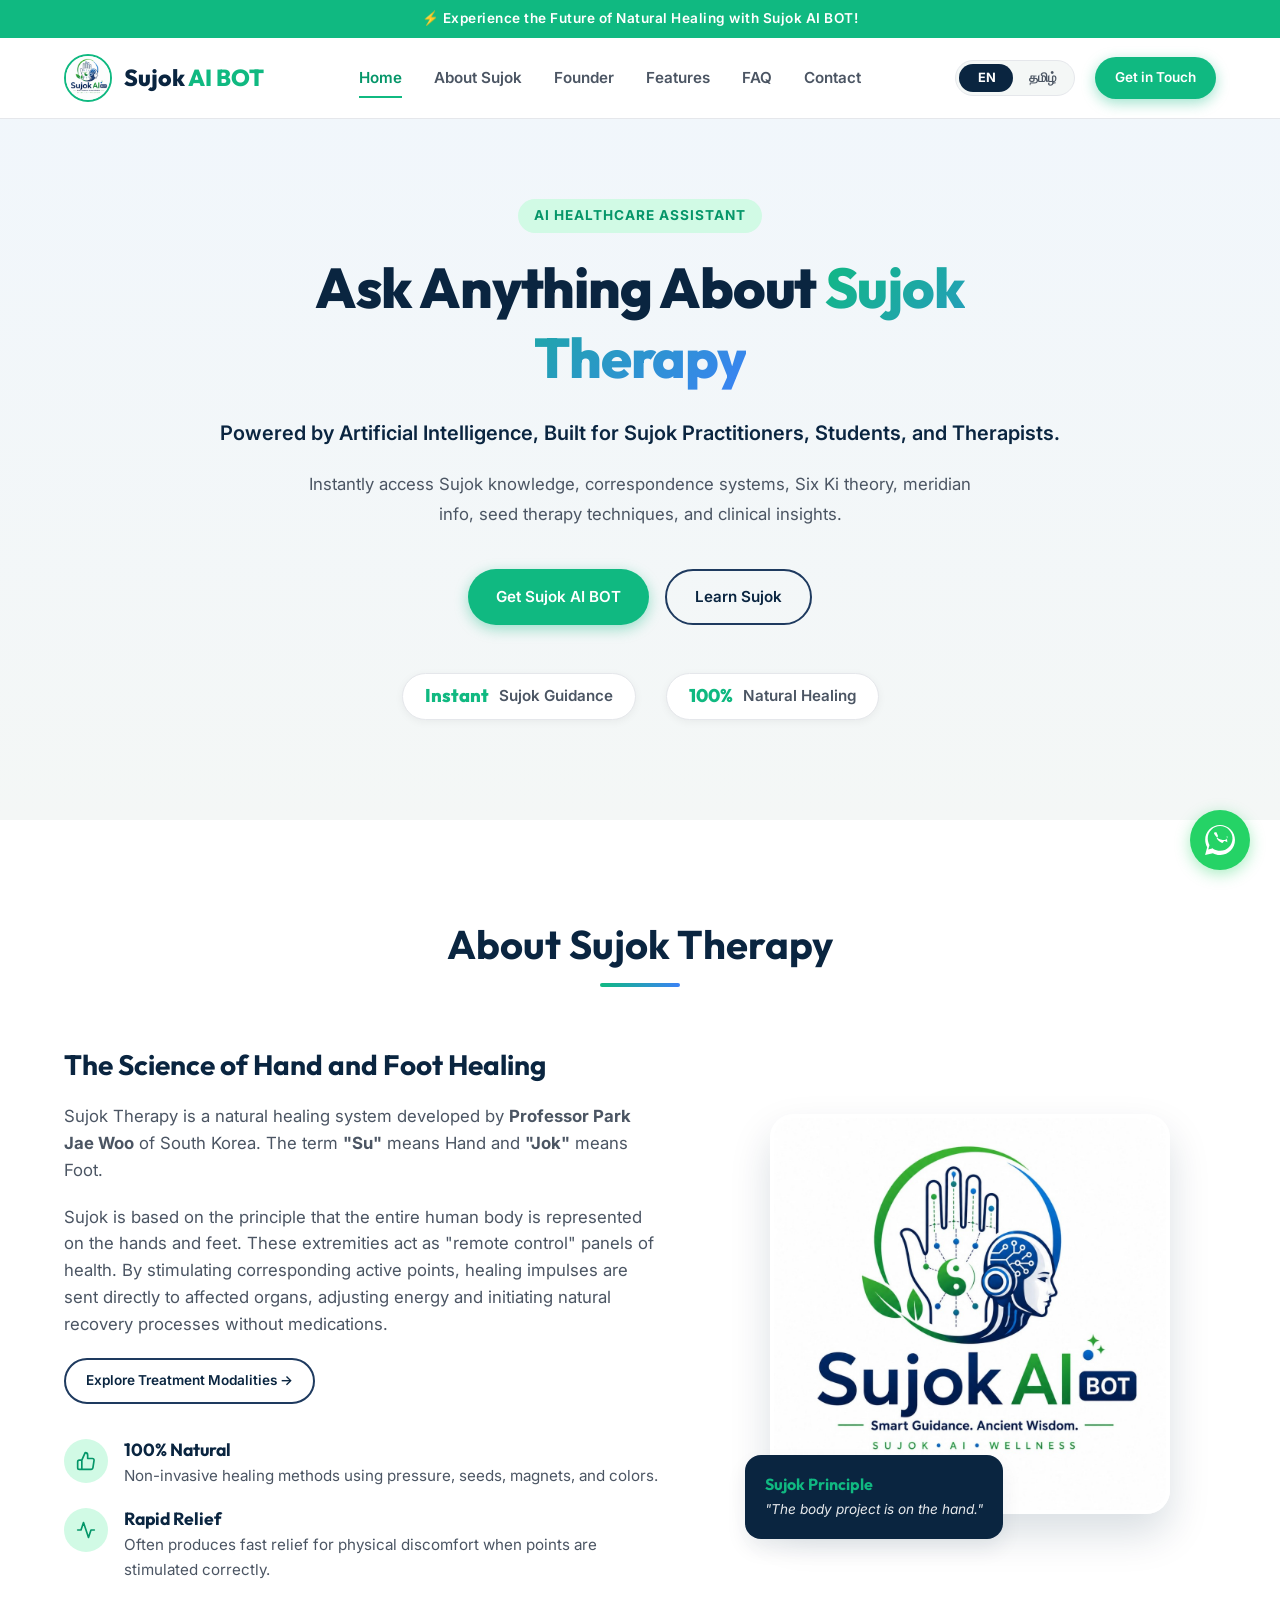
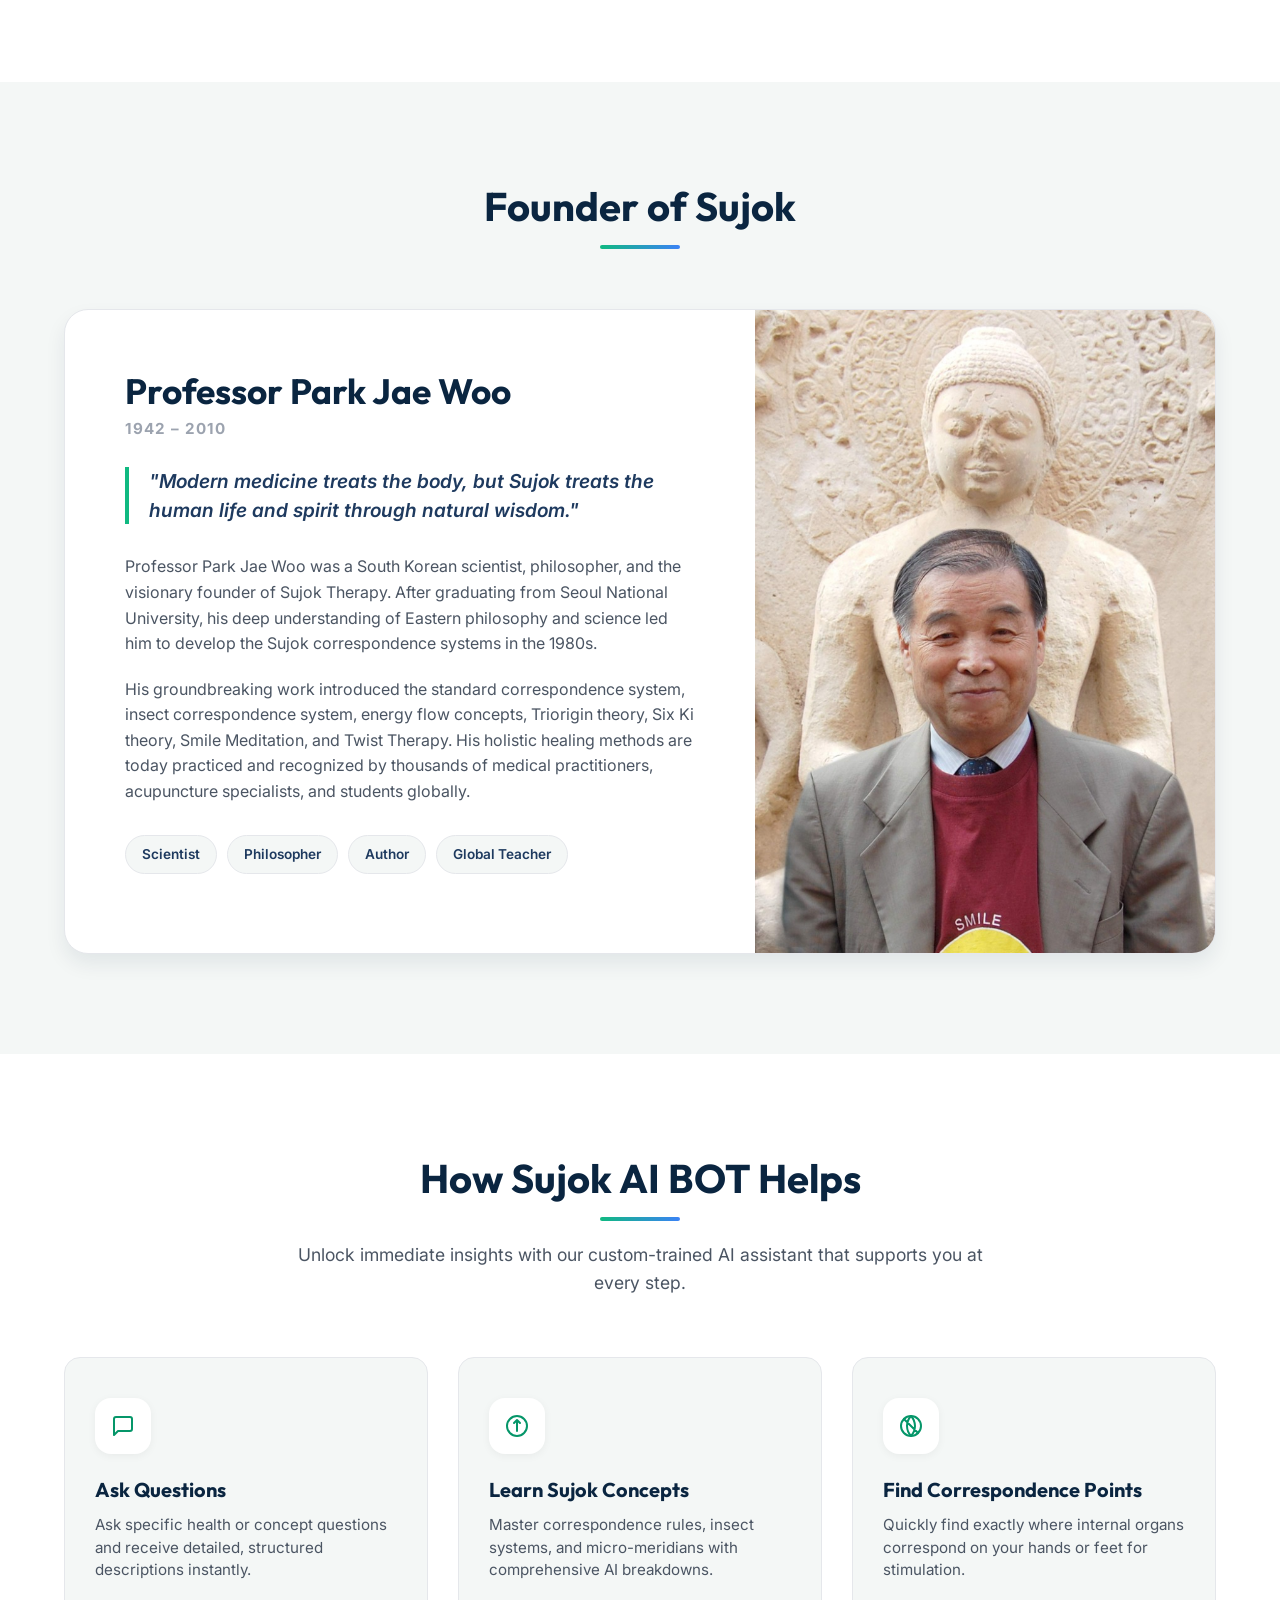
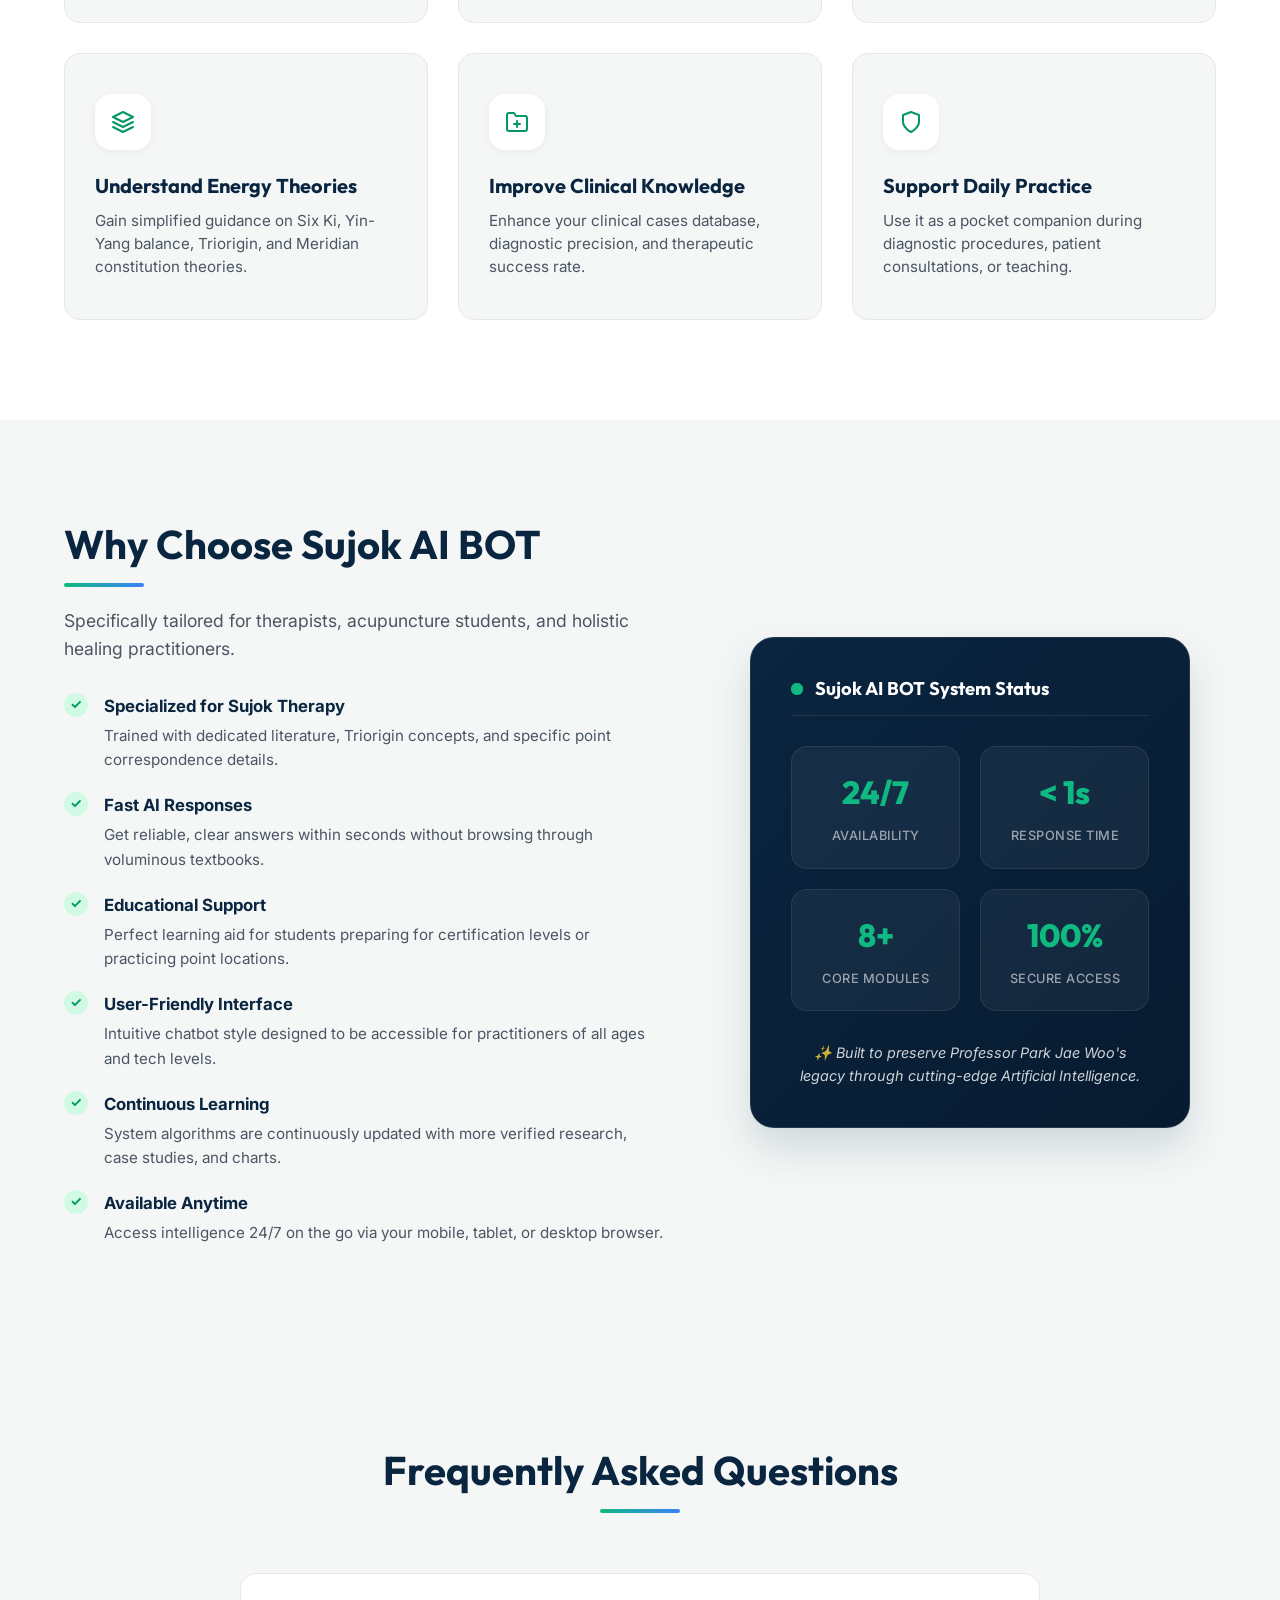
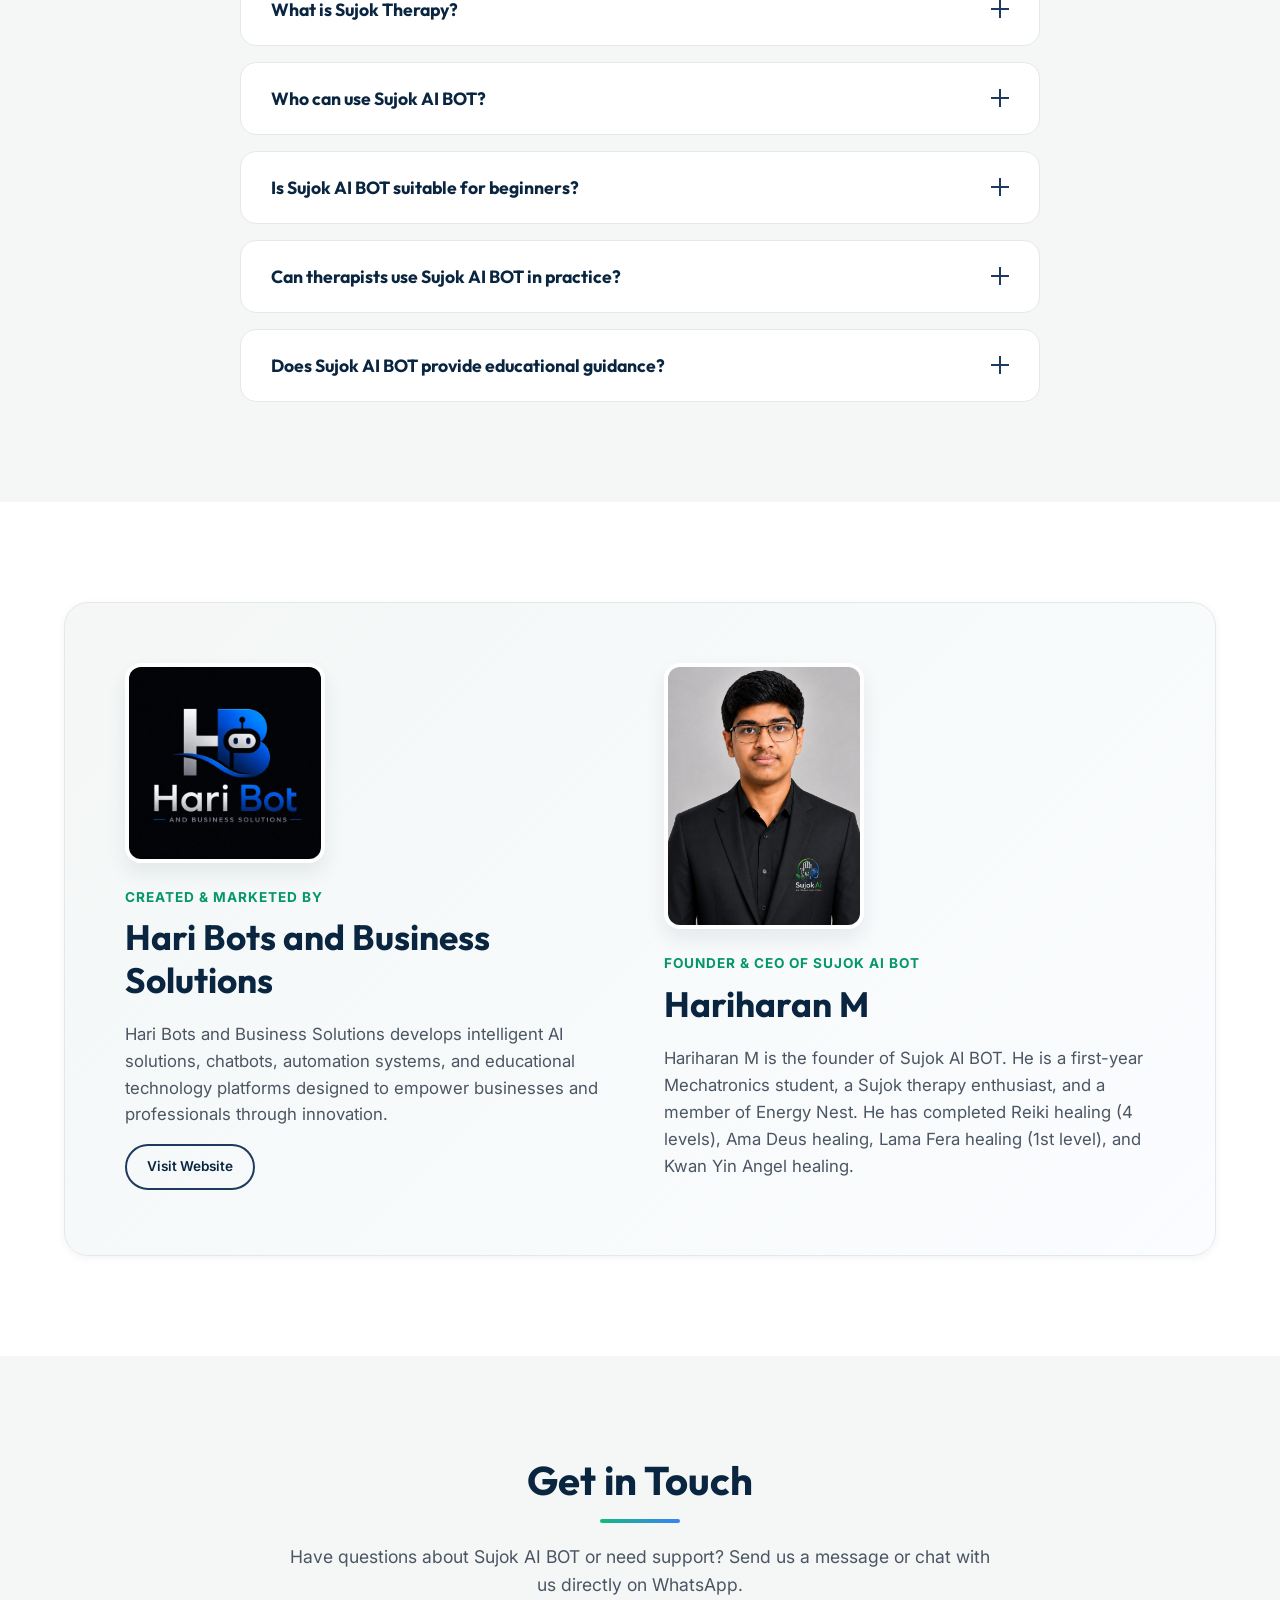
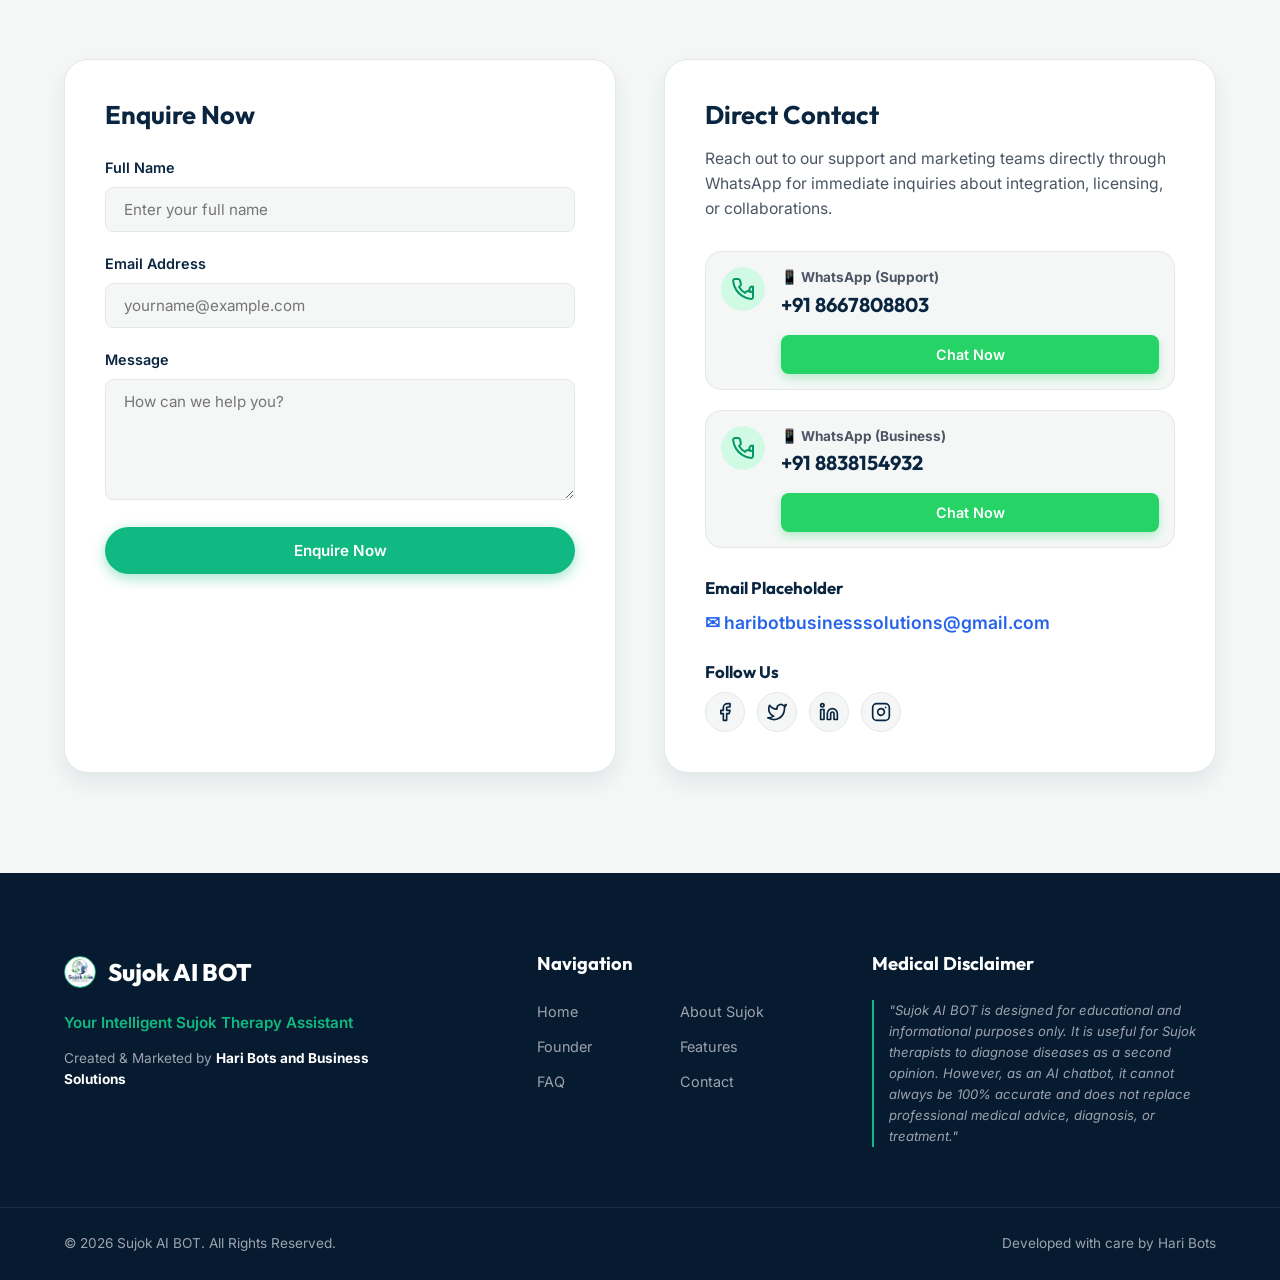
==== index.html @ a2ac66a1 "Create about-sujok.html and link from index.html" ====
<!DOCTYPE html>
<html lang="en">
<head>
  <meta charset="UTF-8">
  <meta name="viewport" content="width=device-width, initial-scale=1.0">
  
  <!-- SEO Meta Tags -->
  <title>Sujok AI BOT - Your Intelligent Sujok Therapy Assistant</title>
  <meta name="description" content="Sujok AI BOT is an advanced AI-powered assistant for Sujok Therapy. Access instant knowledge, correspondence systems, Six Ki theory, and treatment point guidance 24/7.">
  <meta name="keywords" content="Sujok AI BOT, Sujok Therapy, Professor Park Jae Woo, Correspondence System, Six Ki Theory, Seed Therapy, Healing, Alternative Medicine, Hari Bots">
  <meta name="author" content="Hari Bots and Business Solutions">
  <link rel="canonical" href="https://sujokai.com">
  
  <!-- Open Graph Meta Tags -->
  <meta property="og:title" content="Sujok AI BOT - Intelligent Sujok Therapy Assistant">
  <meta property="og:description" content="Instant access to Sujok knowledge, correspondence systems, Six Ki energy theories, and treatment guidance. Created by Hari Bots.">
  <meta property="og:image" content="assets/sujok-ai-logo.jpg">
  <meta property="og:type" content="website">
  
  <!-- Google Fonts -->
  <link rel="preconnect" href="https://fonts.googleapis.com">
  <link rel="preconnect" href="https://fonts.gstatic.com" crossorigin>
  <link href="https://fonts.googleapis.com/css2?family=Inter:wght@300;400;500;600;700&family=Outfit:wght@400;500;600;700;800&display=swap" rel="stylesheet">
  
  <!-- Stylesheet -->
  <link rel="stylesheet" href="style.css">
  
  <!-- Favicon -->
  <link rel="icon" type="image/jpeg" href="assets/sujok-ai-logo.jpg">
</head>
<body>

  <!-- Top Announcement Bar -->
  <div class="announcement-bar" id="announcement">
    <p data-translate="announcement">⚡ Experience the Future of Natural Healing with Sujok AI BOT!</p>
  </div>

  <!-- Header Section -->
  <header class="main-header" id="header">
    <div class="container header-container">
      <a href="#" class="logo-area" aria-label="Sujok AI BOT Home">
        <img src="assets/sujok-ai-logo.jpg" alt="Sujok AI BOT Logo" class="brand-logo" id="brand-logo-img">
        <span class="brand-name">Sujok <span class="accent-text">AI BOT</span></span>
      </a>
      
      <!-- Desktop Navigation -->
      <nav class="desktop-nav" aria-label="Main Navigation">
        <a href="#hero" class="nav-link active" data-translate="nav-home">Home</a>
        <a href="#about" class="nav-link" data-translate="nav-about">About Sujok</a>
        <a href="#founder" class="nav-link" data-translate="nav-founder">Founder</a>
        <a href="#features" class="nav-link" data-translate="nav-features">Features</a>

        <a href="#faq" class="nav-link" data-translate="nav-faq">FAQ</a>
        <a href="#contact" class="nav-link" data-translate="nav-contact">Contact</a>
      </nav>
      
      <!-- Language Switcher & Header CTA -->
      <div class="header-actions-wrapper">
        <div class="lang-switch" id="langSwitch" role="button" aria-label="Switch Language">
          <span class="lang-option active" data-lang="en">EN</span>
          <span class="lang-option" data-lang="ta">தமிழ்</span>
        </div>
        <div class="header-cta">
          <a href="#contact" class="btn btn-primary btn-sm" data-translate="nav-cta">Get in Touch</a>
        </div>
      </div>
      
      <!-- Mobile Menu Toggle -->
      <button class="mobile-menu-toggle" id="menuToggle" aria-label="Toggle Navigation Menu">
        <span></span>
        <span></span>
        <span></span>
      </button>
    </div>
  </header>

  <!-- Mobile Drawer Menu -->
  <div class="mobile-nav-drawer" id="mobileDrawer">
    <nav class="mobile-nav" aria-label="Mobile Navigation">
      <a href="#hero" class="mobile-nav-link" data-translate="nav-home">Home</a>
      <a href="#about" class="mobile-nav-link" data-translate="nav-about">About Sujok</a>
      <a href="#founder" class="mobile-nav-link" data-translate="nav-founder">Founder</a>
      <a href="#features" class="mobile-nav-link" data-translate="nav-features">Features</a>

      <a href="#faq" class="mobile-nav-link" data-translate="nav-faq">FAQ</a>
      <a href="#contact" class="mobile-nav-link" data-translate="nav-contact">Contact</a>
      
      <div class="mobile-lang-switch-container">
        <span class="mobile-lang-label">Language / மொழி:</span>
        <div class="lang-switch" id="mobileLangSwitch" role="button">
          <span class="lang-option active" data-lang="en">EN</span>
          <span class="lang-option" data-lang="ta">தமிழ்</span>
        </div>
      </div>
      
      <a href="#contact" class="btn btn-primary mobile-cta" data-translate="nav-cta">Get in Touch</a>
    </nav>
  </div>

  <main>
    
    <!-- Hero Section -->
    <section class="hero-section" id="hero">
      <div class="container">
        <!-- Hero Text -->
        <div class="hero-content hero-centered">
          <div class="tag-badge" data-translate="hero-badge">AI Healthcare Assistant</div>
          <h1 class="hero-title" data-translate="hero-title">Ask Anything About <span class="gradient-text">Sujok Therapy</span></h1>
          <p class="hero-subtitle" data-translate="hero-subtitle">Powered by Artificial Intelligence, Built for Sujok Practitioners, Students, and Therapists.</p>
          <p class="hero-description" data-translate="hero-description">Instantly access Sujok knowledge, correspondence systems, Six Ki theory, meridian info, seed therapy techniques, and clinical insights.</p>
          <div class="hero-actions">
            <a href="#contact" class="btn btn-primary" data-translate="hero-cta-get">Get Sujok AI BOT</a>
            <a href="about-sujok.html" class="btn btn-secondary" data-translate="hero-cta-learn">Learn Sujok</a>
          </div>
          <div class="hero-stats">
            <div class="stat-item">
              <span class="stat-number">Instant</span>
              <span class="stat-label" data-translate="hero-stat-2">Sujok Guidance</span>
            </div>
            <div class="stat-item">
              <span class="stat-number">100%</span>
              <span class="stat-label" data-translate="hero-stat-3">Natural Healing</span>
            </div>
          </div>
        </div>
      </div>
    </section>

    <!-- About Sujok Section -->
    <section class="about-section" id="about">
      <div class="container">
        <div class="section-header">
          <h2 class="section-title" data-translate="about-title">About Sujok Therapy</h2>
          <div class="title-underline"></div>
        </div>
        
        <div class="about-grid">
          <div class="about-text-content">
            <h3 class="about-subtitle" data-translate="about-subtitle">The Science of Hand and Foot Healing</h3>
            <p class="about-description" data-translate="about-desc-1">
              Sujok Therapy is a natural healing system developed by <strong>Professor Park Jae Woo</strong> of South Korea. The term <strong>"Su"</strong> means Hand and <strong>"Jok"</strong> means Foot.
            </p>
            <p class="about-description" data-translate="about-desc-2">
              Sujok is based on the principle that the entire human body is represented on the hands and feet. These extremities act as "remote control" panels of health. By stimulating corresponding active points, healing impulses are sent directly to affected organs, adjusting energy and initiating natural recovery processes without medications.
            </p>
            <div style="margin: 20px 0 25px 0;">
              <a href="about-sujok.html" class="btn btn-secondary btn-sm" data-translate="about-more-btn">Explore Treatment Modalities &rarr;</a>
            </div>
            
            <div class="key-principles">
              <div class="principle-item">
                <div class="principle-icon">
                  <svg xmlns="http://www.w3.org/2000/svg" width="20" height="20" viewBox="0 0 24 24" fill="none" stroke="currentColor" stroke-width="2" stroke-linecap="round" stroke-linejoin="round"><path d="M14 9V5a3 3 0 0 0-3-3l-4 9v11h11.28a2 2 0 0 0 2-1.7l1.38-9a2 2 0 0 0-2-2.3zM7 22H4a2 2 0 0 1-2-2v-7a2 2 0 0 1 2-2h3"/></svg>
                </div>
                <div>
                  <h4 data-translate="about-princ-1-title">100% Natural</h4>
                  <p data-translate="about-princ-1-desc">Non-invasive healing methods using pressure, seeds, magnets, and colors.</p>
                </div>
              </div>
              <div class="principle-item">
                <div class="principle-icon">
                  <svg xmlns="http://www.w3.org/2000/svg" width="20" height="20" viewBox="0 0 24 24" fill="none" stroke="currentColor" stroke-width="2" stroke-linecap="round" stroke-linejoin="round"><path d="M22 12h-4l-3 9L9 3l-3 9H2"/></svg>
                </div>
                <div>
                  <h4 data-translate="about-princ-2-title">Rapid Relief</h4>
                  <p data-translate="about-princ-2-desc">Often produces fast relief for physical discomfort when points are stimulated correctly.</p>
                </div>
              </div>
            </div>
          </div>
          
          <div class="about-image-content">
            <div class="image-wrapper">
              <img src="assets/sujok-ai-logo.jpg" alt="Sujok Correspondence Concept Logo" class="about-showcase-img">
              <div class="image-overlay-card">
                <h4 data-translate="about-overlay-title">Sujok Principle</h4>
                <p data-translate="about-overlay-desc">"The body project is on the hand."</p>
              </div>
            </div>
          </div>
        </div>
      </div>
    </section>

    <!-- Founder Section -->
    <section class="founder-section" id="founder">
      <div class="container">
        <div class="section-header">
          <h2 class="section-title" data-translate="founder-title">Founder of Sujok</h2>
          <div class="title-underline"></div>
        </div>
        
        <div class="founder-card-wrapper">
          <div class="founder-grid">
            <div class="founder-bio">
              <div class="founder-meta">
                <h3 class="founder-name">Professor Park Jae Woo</h3>
                <span class="founder-lifespan" data-translate="founder-lifespan">1942 – 2010</span>
              </div>
              <blockquote class="founder-quote" data-translate="founder-quote">
                "Modern medicine treats the body, but Sujok treats the human life and spirit through natural wisdom."
              </blockquote>
              <p class="founder-description" data-translate="founder-desc-1">
                Professor Park Jae Woo was a South Korean scientist, philosopher, and the visionary founder of Sujok Therapy. After graduating from Seoul National University, his deep understanding of Eastern philosophy and science led him to develop the Sujok correspondence systems in the 1980s.
              </p>
              <p class="founder-description" data-translate="founder-desc-2">
                His groundbreaking work introduced the standard correspondence system, insect correspondence system, energy flow concepts, Triorigin theory, Six Ki theory, Smile Meditation, and Twist Therapy. His holistic healing methods are today practiced and recognized by thousands of medical practitioners, acupuncture specialists, and students globally.
              </p>
              
              <div class="achievements">
                <div class="achievement-badge" data-translate="founder-badge-1">Scientist</div>
                <div class="achievement-badge" data-translate="founder-badge-2">Philosopher</div>
                <div class="achievement-badge" data-translate="founder-badge-3">Author</div>
                <div class="achievement-badge" data-translate="founder-badge-4">Global Teacher</div>
              </div>
            </div>
            
            <div class="founder-image-box">
              <img src="assets/park-jae-woo.jpg" alt="Professor Park Jae Woo" class="founder-img">
            </div>
          </div>
        </div>
      </div>
    </section>

    <!-- How Sujok AI BOT Helps (Features) -->
    <section class="features-section" id="features">
      <div class="container">
        <div class="section-header">
          <h2 class="section-title" data-translate="features-title">How Sujok AI BOT Helps</h2>
          <div class="title-underline"></div>
          <p class="section-subtitle" data-translate="features-subtitle">Unlock immediate insights with our custom-trained AI assistant that supports you at every step.</p>
        </div>
        
        <div class="features-grid">
          <!-- Card 1 -->
          <div class="feature-card">
            <div class="feature-icon">
              <svg xmlns="http://www.w3.org/2000/svg" width="24" height="24" viewBox="0 0 24 24" fill="none" stroke="currentColor" stroke-width="2" stroke-linecap="round" stroke-linejoin="round"><path d="M21 15a2 2 0 0 1-2 2H7l-4 4V5a2 2 0 0 1 2-2h14a2 2 0 0 1 2 2z"/></svg>
            </div>
            <h3 class="feature-card-title" data-translate="feat-1-title">Ask Questions</h3>
            <p class="feature-card-desc" data-translate="feat-1-desc">Ask specific health or concept questions and receive detailed, structured descriptions instantly.</p>
          </div>
          
          <!-- Card 2 -->
          <div class="feature-card">
            <div class="feature-icon">
              <svg xmlns="http://www.w3.org/2000/svg" width="24" height="24" viewBox="0 0 24 24" fill="none" stroke="currentColor" stroke-width="2" stroke-linecap="round" stroke-linejoin="round"><path d="M12 22c5.523 0 10-4.477 10-10S17.523 2 12 2 2 6.477 2 12s4.477 10 10 10z"/><path d="M12 6v11M9 9l3-3 3 3"/></svg>
            </div>
            <h3 class="feature-card-title" data-translate="feat-2-title">Learn Sujok Concepts</h3>
            <p class="feature-card-desc" data-translate="feat-2-desc">Master correspondence rules, insect systems, and micro-meridians with comprehensive AI breakdowns.</p>
          </div>
          
          <!-- Card 3 -->
          <div class="feature-card">
            <div class="feature-icon">
              <svg xmlns="http://www.w3.org/2000/svg" width="24" height="24" viewBox="0 0 24 24" fill="none" stroke="currentColor" stroke-width="2" stroke-linecap="round" stroke-linejoin="round"><circle cx="12" cy="12" r="10"/><path d="m4.93 4.93 14.14 14.14M12 2a15.3 15.3 0 0 1 4 10 15.3 15.3 0 0 1-4 10 15.3 15.3 0 0 1-4-10 15.3 15.3 0 0 1 4-10z"/></svg>
            </div>
            <h3 class="feature-card-title" data-translate="feat-3-title">Find Correspondence Points</h3>
            <p class="feature-card-desc" data-translate="feat-3-desc">Quickly find exactly where internal organs correspond on your hands or feet for stimulation.</p>
          </div>
          
          <!-- Card 4 -->
          <div class="feature-card">
            <div class="feature-icon">
              <svg xmlns="http://www.w3.org/2000/svg" width="24" height="24" viewBox="0 0 24 24" fill="none" stroke="currentColor" stroke-width="2" stroke-linecap="round" stroke-linejoin="round"><path d="M12 2L2 7l10 5 10-5-10-5zM2 17l10 5 10-5M2 12l10 5 10-5"/></svg>
            </div>
            <h3 class="feature-card-title" data-translate="feat-4-title">Understand Energy Theories</h3>
            <p class="feature-card-desc" data-translate="feat-4-desc">Gain simplified guidance on Six Ki, Yin-Yang balance, Triorigin, and Meridian constitution theories.</p>
          </div>
          
          <!-- Card 5 -->
          <div class="feature-card">
            <div class="feature-icon">
              <svg xmlns="http://www.w3.org/2000/svg" width="24" height="24" viewBox="0 0 24 24" fill="none" stroke="currentColor" stroke-width="2" stroke-linecap="round" stroke-linejoin="round"><path d="M22 19a2 2 0 0 1-2 2H4a2 2 0 0 1-2-2V5a2 2 0 0 1 2-2h5l2 3h9a2 2 0 0 1 2 2z"/><path d="M12 11v6M9 14h6"/></svg>
            </div>
            <h3 class="feature-card-title" data-translate="feat-5-title">Improve Clinical Knowledge</h3>
            <p class="feature-card-desc" data-translate="feat-5-desc">Enhance your clinical cases database, diagnostic precision, and therapeutic success rate.</p>
          </div>
          
          <!-- Card 6 -->
          <div class="feature-card">
            <div class="feature-icon">
              <svg xmlns="http://www.w3.org/2000/svg" width="24" height="24" viewBox="0 0 24 24" fill="none" stroke="currentColor" stroke-width="2" stroke-linecap="round" stroke-linejoin="round"><path d="M12 22s8-4 8-10V5l-8-3-8 3v7c0 6 8 10 8 10z"/></svg>
            </div>
            <h3 class="feature-card-title" data-translate="feat-6-title">Support Daily Practice</h3>
            <p class="feature-card-desc" data-translate="feat-6-desc">Use it as a pocket companion during diagnostic procedures, patient consultations, or teaching.</p>
          </div>
        </div>
      </div>
    </section>

    <!-- Why Choose Sujok AI BOT Section -->
    <section class="why-choose-section" id="why-choose">
      <div class="container">
        <div class="why-choose-grid">
          <!-- Benefits text -->
          <div class="why-choose-content">
            <h2 class="section-title text-left" data-translate="why-title">Why Choose Sujok AI BOT</h2>
            <div class="title-underline left-aligned"></div>
            <p class="section-subtitle-left" data-translate="why-subtitle">Specifically tailored for therapists, acupuncture students, and holistic healing practitioners.</p>
            
            <div class="benefits-list">
              <div class="benefit-list-item">
                <span class="check-icon">✓</span>
                <div>
                  <strong data-translate="why-item-1-title">Specialized for Sujok Therapy</strong>
                  <p data-translate="why-item-1-desc">Trained with dedicated literature, Triorigin concepts, and specific point correspondence details.</p>
                </div>
              </div>
              <div class="benefit-list-item">
                <span class="check-icon">✓</span>
                <div>
                  <strong data-translate="why-item-2-title">Fast AI Responses</strong>
                  <p data-translate="why-item-2-desc">Get reliable, clear answers within seconds without browsing through voluminous textbooks.</p>
                </div>
              </div>
              <div class="benefit-list-item">
                <span class="check-icon">✓</span>
                <div>
                  <strong data-translate="why-item-3-title">Educational Support</strong>
                  <p data-translate="why-item-3-desc">Perfect learning aid for students preparing for certification levels or practicing point locations.</p>
                </div>
              </div>
              <div class="benefit-list-item">
                <span class="check-icon">✓</span>
                <div>
                  <strong data-translate="why-item-4-title">User-Friendly Interface</strong>
                  <p data-translate="why-item-4-desc">Intuitive chatbot style designed to be accessible for practitioners of all ages and tech levels.</p>
                </div>
              </div>
              <div class="benefit-list-item">
                <span class="check-icon">✓</span>
                <div>
                  <strong data-translate="why-item-5-title">Continuous Learning</strong>
                  <p data-translate="why-item-5-desc">System algorithms are continuously updated with more verified research, case studies, and charts.</p>
                </div>
              </div>
              <div class="benefit-list-item">
                <span class="check-icon">✓</span>
                <div>
                  <strong data-translate="why-item-6-title">Available Anytime</strong>
                  <p data-translate="why-item-6-desc">Access intelligence 24/7 on the go via your mobile, tablet, or desktop browser.</p>
                </div>
              </div>
            </div>
          </div>
          
          <!-- Benefits Visual Infographic -->
          <div class="why-choose-visual">
            <div class="glass-infographic-card">
              <div class="infographic-header">
                <div class="pulse-ring"></div>
                <h4 data-translate="why-visual-title">Sujok AI BOT System Status</h4>
              </div>
              <div class="infographic-body">
                <div class="metrics-grid">
                  <div class="metric-box">
                    <span class="metric-value">24/7</span>
                    <span class="metric-label" data-translate="why-visual-stat-1-label">Availability</span>
                  </div>
                  <div class="metric-box">
                    <span class="metric-value">&lt; 1s</span>
                    <span class="metric-label" data-translate="why-visual-stat-2-label">Response Time</span>
                  </div>
                  <div class="metric-box">
                    <span class="metric-value">8+</span>
                    <span class="metric-label" data-translate="why-visual-stat-3-label">Core Modules</span>
                  </div>
                  <div class="metric-box">
                    <span class="metric-value">100%</span>
                    <span class="metric-label" data-translate="why-visual-stat-4-label">Secure Access</span>
                  </div>
                </div>
                <div class="info-card-footer">
                  <p data-translate="why-visual-footer">✨ Built to preserve Professor Park Jae Woo's legacy through cutting-edge Artificial Intelligence.</p>
                </div>
              </div>
            </div>
          </div>
        </div>
      </div>
    </section>



    <!-- FAQ Section -->
    <section class="faq-section" id="faq">
      <div class="container">
        <div class="section-header">
          <h2 class="section-title" data-translate="faq-title">Frequently Asked Questions</h2>
          <div class="title-underline"></div>
        </div>
        
        <div class="faq-accordion-container">
          <!-- Accordion Item 1 -->
          <div class="faq-item">
            <button class="faq-trigger" aria-expanded="false">
              <span class="faq-question" data-translate="faq-q1">What is Sujok Therapy?</span>
              <span class="faq-icon-plus"></span>
            </button>
            <div class="faq-content">
              <p data-translate="faq-a1">Sujok Therapy is an alternative healing method developed by South Korean scientist Professor Park Jae Woo. It operates on the principle that the entire human body is mapped onto the hands ("Su") and feet ("Jok"). By stimulating specific points on these extremities through pressure, seeds, magnets, or colors, therapists can balance energy and treat various physical and emotional conditions.</p>
            </div>
          </div>
          
          <!-- Accordion Item 2 -->
          <div class="faq-item">
            <button class="faq-trigger" aria-expanded="false">
              <span class="faq-question" data-translate="faq-q2">Who can use Sujok AI BOT?</span>
              <span class="faq-icon-plus"></span>
            </button>
            <div class="faq-content">
              <p data-translate="faq-a2">Sujok AI BOT is designed for anyone interested in alternative healing: professional therapists looking for a rapid reference guide, acupuncture/acupressure students, wellness coaches, or beginners who want to learn how to locate correspondence zones on their hands for self-care.</p>
            </div>
          </div>
          
          <!-- Accordion Item 3 -->
          <div class="faq-item">
            <button class="faq-trigger" aria-expanded="false">
              <span class="faq-question" data-translate="faq-q3">Is Sujok AI BOT suitable for beginners?</span>
              <span class="faq-icon-plus"></span>
            </button>
            <div class="faq-content">
              <p data-translate="faq-a3">Yes, absolutely! The AI is designed to adapt its answers. Beginners can ask simple questions like "Where is the stomach point on my hand?" and receive clear, non-technical guidance. It also supports advanced energy concepts for experienced practitioners.</p>
            </div>
          </div>
          
          <!-- Accordion Item 4 -->
          <div class="faq-item">
            <button class="faq-trigger" aria-expanded="false">
              <span class="faq-question" data-translate="faq-q4">Can therapists use Sujok AI BOT in practice?</span>
              <span class="faq-icon-plus"></span>
            </button>
            <div class="faq-content">
              <p data-translate="faq-a4">Yes. Therapists can use Sujok AI BOT as a quick-consultation tool to verify points, double-check Six Ki energy relationships, review Triorigin system mappings, or get inspiration for treatment setups (e.g. choice of seeds, magnet polarities) during patient visits.</p>
            </div>
          </div>
          
          <!-- Accordion Item 5 -->
          <div class="faq-item">
            <button class="faq-trigger" aria-expanded="false">
              <span class="faq-question" data-translate="faq-q5">Does Sujok AI BOT provide educational guidance?</span>
              <span class="faq-icon-plus"></span>
            </button>
            <div class="faq-content">
              <p data-translate="faq-a5">Yes, Sujok AI BOT excels at education. It provides systematic descriptions of standard correspondence systems, insect systems, Triorigin theory, and meridian systems. However, please note that it is an informational tool and does not issue formal certifications.</p>
            </div>
          </div>
        </div>
      </div>
    </section>

    <!-- About the Company Section -->
    <section class="company-section" id="company">
      <div class="container">
        <div class="company-card">
          <div class="company-card-grid">
            <!-- Company Profile -->
            <div class="company-profile-col">
              <div class="company-logo-box">
                <img src="assets/hari-bot-logo.jpg" alt="Hari Bots and Business Solutions Logo" class="company-logo">
              </div>
              <div class="company-info">
                <span class="company-tag" data-translate="company-tag">Created & Marketed By</span>
                <h2 class="company-name" data-translate="company-name">Hari Bots and Business Solutions</h2>
                <p class="company-description" data-translate="company-desc">
                  Hari Bots and Business Solutions develops intelligent AI solutions, chatbots, automation systems, and educational technology platforms designed to empower businesses and professionals through innovation.
                </p>
                <div class="company-link-box" style="margin-top: 16px;">
                  <a href="https://hari-bot-business-solutions.vercel.app/" target="_blank" rel="noopener noreferrer" class="btn btn-secondary btn-sm" data-translate="company-website-link">Visit Website</a>
                </div>
              </div>
            </div>
            
            <!-- Founder Profile -->
            <div class="founder-profile-col">
              <div class="company-logo-box">
                <img src="assets/sujok-ai-bot-founder.jpg" alt="Sujok AI BOT Founder" class="company-founder-pic">
              </div>
              <div class="founder-info">
                <span class="company-tag" data-translate="company-founder-tag">Founder & CEO of Sujok AI BOT</span>
                <h2 class="company-name" data-translate="company-founder-name">Hariharan M</h2>
                <p class="company-description" data-translate="company-founder-desc">
                  Hariharan M is the founder of Sujok AI BOT. He is a first-year Mechatronics student, a Sujok therapy enthusiast, and a member of Energy Nest. He has completed Reiki healing (4 levels), Ama Deus healing, Lama Fera healing (1st level), and Kwan Yin Angel healing.
                </p>
              </div>
            </div>
          </div>
        </div>
      </div>
    </section>

    <!-- Contact Section -->
    <section class="contact-section" id="contact">
      <div class="container">
        <div class="section-header">
          <h2 class="section-title" data-translate="contact-title">Get in Touch</h2>
          <div class="title-underline"></div>
          <p class="section-subtitle" data-translate="contact-subtitle">Have questions about Sujok AI BOT or need support? Send us a message or chat with us directly on WhatsApp.</p>
        </div>
        
        <div class="contact-grid">
          <!-- Contact Form -->
          <div class="contact-form-card">
            <h3 data-translate="form-title">Enquire Now</h3>
            <form id="contactForm">
              <div class="form-group">
                <label for="contactName" data-translate="form-name-label">Full Name</label>
                <input type="text" id="contactName" placeholder="Enter your full name" required>
              </div>
              <div class="form-group">
                <label for="contactEmail" data-translate="form-email-label">Email Address</label>
                <input type="email" id="contactEmail" placeholder="yourname@example.com" required>
              </div>
              <div class="form-group">
                <label for="contactMessage" data-translate="form-msg-label">Message</label>
                <textarea id="contactMessage" rows="5" placeholder="How can we help you?" required></textarea>
              </div>
              <button type="submit" class="btn btn-primary btn-block" data-translate="form-submit">Enquire Now</button>
            </form>
          </div>
          
          <!-- Contact Info & WhatsApp -->
          <div class="contact-info-card">
            <h3 data-translate="contact-direct-title">Direct Contact</h3>
            <p class="contact-desc" data-translate="contact-direct-desc">Reach out to our support and marketing teams directly through WhatsApp for immediate inquiries about integration, licensing, or collaborations.</p>
            
            <div class="whatsapp-list">
              <!-- Contact 1 -->
              <div class="whatsapp-contact-item">
                <div class="whatsapp-icon-bg">
                  <svg xmlns="http://www.w3.org/2000/svg" width="24" height="24" viewBox="0 0 24 24" fill="none" stroke="currentColor" stroke-width="2" stroke-linecap="round" stroke-linejoin="round"><path d="M22 16.92v3a2 2 0 0 1-2.18 2 19.79 19.79 0 0 1-8.63-3.07 19.5 19.5 0 0 1-6-6 19.79 19.79 0 0 1-3.07-8.67A2 2 0 0 1 4.11 2h3a2 2 0 0 1 2 1.72 12.84 12.84 0 0 0 .7 2.81 2 2 0 0 1-.45 2.11L8.09 9.91a16 16 0 0 0 6 6l1.27-1.27a2 2 0 0 1 2.11-.45 12.84 12.84 0 0 0 2.81.7A2 2 0 0 1 22 9.77z"/></svg>
                </div>
                <div class="whatsapp-details">
                  <span class="whatsapp-label" data-translate="contact-wa-support">📱 WhatsApp (Support)</span>
                  <span class="whatsapp-number">+91 8667808803</span>
                  <a href="https://wa.me/918667808803?text=Hi! I am interested in Sujok AI BOT." target="_blank" rel="noopener noreferrer" class="btn btn-whatsapp-chat">
                    <span data-translate="contact-wa-chat">Chat Now</span>
                  </a>
                </div>
              </div>
              
              <!-- Contact 2 -->
              <div class="whatsapp-contact-item">
                <div class="whatsapp-icon-bg">
                  <svg xmlns="http://www.w3.org/2000/svg" width="24" height="24" viewBox="0 0 24 24" fill="none" stroke="currentColor" stroke-width="2" stroke-linecap="round" stroke-linejoin="round"><path d="M22 16.92v3a2 2 0 0 1-2.18 2 19.79 19.79 0 0 1-8.63-3.07 19.5 19.5 0 0 1-6-6 19.79 19.79 0 0 1-3.07-8.67A2 2 0 0 1 4.11 2h3a2 2 0 0 1 2 1.72 12.84 12.84 0 0 0 .7 2.81 2 2 0 0 1-.45 2.11L8.09 9.91a16 16 0 0 0 6 6l1.27-1.27a2 2 0 0 1 2.11-.45 12.84 12.84 0 0 0 2.81.7A2 2 0 0 1 22 9.77z"/></svg>
                </div>
                <div class="whatsapp-details">
                  <span class="whatsapp-label" data-translate="contact-wa-business">📱 WhatsApp (Business)</span>
                  <span class="whatsapp-number">+91 8838154932</span>
                  <a href="https://wa.me/918838154932?text=Hi! I want to discuss business options for Sujok AI BOT." target="_blank" rel="noopener noreferrer" class="btn btn-whatsapp-chat">
                    <span data-translate="contact-wa-chat">Chat Now</span>
                  </a>
                </div>
              </div>
            </div>
            
            <div class="other-channels">
              <h4 data-translate="contact-email-title">Email Placeholder</h4>
              <p class="email-placeholder"><a href="mailto:haribotbusinesssolutions@gmail.com">✉ haribotbusinesssolutions@gmail.com</a></p>
              
              <h4 data-translate="contact-follow-title">Follow Us</h4>
              <div class="social-icons">
                <a href="#" aria-label="Facebook">
                  <svg xmlns="http://www.w3.org/2000/svg" width="20" height="20" viewBox="0 0 24 24" fill="none" stroke="currentColor" stroke-width="2" stroke-linecap="round" stroke-linejoin="round"><path d="M18 2h-3a5 5 0 0 0-5 5v3H7v4h3v8h4v-8h3l1-4h-4V7a1 1 0 0 1 1-1h3z"/></svg>
                </a>
                <a href="#" aria-label="Twitter">
                  <svg xmlns="http://www.w3.org/2000/svg" width="20" height="20" viewBox="0 0 24 24" fill="none" stroke="currentColor" stroke-width="2" stroke-linecap="round" stroke-linejoin="round"><path d="M23 3a10.9 10.9 0 0 1-3.14 1.53 4.48 4.48 0 0 0-7.86 3v1A10.66 10.66 0 0 1 3 4s-4 9 5 13a11.64 11.64 0 0 1-7 2c9 5 20 0 20-11.5a4.5 4.5 0 0 0-.08-.83A7.72 7.72 0 0 0 23 3z"/></svg>
                </a>
                <a href="#" aria-label="LinkedIn">
                  <svg xmlns="http://www.w3.org/2000/svg" width="20" height="20" viewBox="0 0 24 24" fill="none" stroke="currentColor" stroke-width="2" stroke-linecap="round" stroke-linejoin="round"><path d="M16 8a6 6 0 0 1 6 6v7h-4v-7a2 2 0 0 0-2-2 2 2 0 0 0-2 2v7h-4v-7a6 6 0 0 1 6-6z"/><rect x="2" y="9" width="4" height="12"/><circle cx="4" cy="4" r="2"/></svg>
                </a>
                <a href="https://www.instagram.com/sujokaibot?igsh=MW92dXAwcWZ1cGVvdw==" target="_blank" rel="noopener noreferrer" aria-label="Instagram">
                  <svg xmlns="http://www.w3.org/2000/svg" width="20" height="20" viewBox="0 0 24 24" fill="none" stroke="currentColor" stroke-width="2" stroke-linecap="round" stroke-linejoin="round"><rect x="2" y="2" width="20" height="20" rx="5" ry="5"/><path d="M16 11.37A4 4 0 1 1 12.63 8 4 4 0 0 1 16 11.37z"/><line x1="17.5" y1="6.5" x2="17.51" y2="6.5"/></svg>
                </a>
              </div>
            </div>
          </div>
        </div>
      </div>
    </section>
  </main>

  <!-- Footer -->
  <footer class="main-footer">
    <div class="container footer-grid">
      <div class="footer-brand">
        <div class="footer-logo">
          <img src="assets/sujok-ai-logo.jpg" alt="Sujok AI BOT Logo" class="brand-logo-small">
          <span>Sujok AI BOT</span>
        </div>
        <p class="footer-tagline" data-translate="footer-tagline">Your Intelligent Sujok Therapy Assistant</p>
        <p class="company-credit" data-translate="footer-credit">Created & Marketed by <strong>Hari Bots and Business Solutions</strong></p>
      </div>
      
      <div class="footer-nav">
        <h4>Navigation</h4>
        <div class="footer-links">
          <a href="#hero" data-translate="nav-home">Home</a>
          <a href="#about" data-translate="nav-about">About Sujok</a>
          <a href="#founder" data-translate="nav-founder">Founder</a>
          <a href="#features" data-translate="nav-features">Features</a>

          <a href="#faq" data-translate="nav-faq">FAQ</a>
          <a href="#contact" data-translate="nav-contact">Contact</a>
        </div>
      </div>
      
      <div class="footer-disclaimer-box">
        <h4 data-translate="footer-disclaimer-title">Medical Disclaimer</h4>
        <p class="medical-disclaimer" data-translate="footer-disclaimer-text">
          "Sujok AI BOT is designed for educational and informational purposes only. It is useful for Sujok therapists to diagnose diseases as a second opinion. However, as an AI chatbot, it cannot always be 100% accurate and does not replace professional medical advice, diagnosis, or treatment."
        </p>
      </div>
    </div>
    
    <div class="footer-bottom">
      <div class="container footer-bottom-flex">
        <p class="copyright" data-translate="footer-copyright">&copy; 2026 Sujok AI BOT. All Rights Reserved.</p>
        <p class="developer-info" data-translate="footer-developer">Developed with care by Hari Bots</p>
      </div>
    </div>
  </footer>

  <!-- Floating WhatsApp Chat Widget -->
  <div class="floating-whatsapp-widget" id="whatsappWidget">
    <button class="whatsapp-trigger" id="whatsappTrigger" aria-label="Chat on WhatsApp">
      <svg viewBox="0 0 24 24" width="30" height="30" fill="currentColor">
        <path d="M.057 24l1.687-6.163c-1.041-1.804-1.588-3.849-1.587-5.946C.06 5.348 5.397.01 12.008.01c3.202.001 6.212 1.246 8.477 3.514 2.266 2.268 3.507 5.28 3.505 8.484-.004 6.657-5.34 11.997-11.953 11.997-2.005-.001-3.973-.502-5.717-1.458L0 24zm6.59-4.846c1.6.95 3.498 1.452 5.411 1.453 5.476 0 9.932-4.437 9.935-9.896.002-2.645-1.019-5.13-2.876-6.99C17.262 1.86 14.777.838 12.132.838 6.657.838 2.203 5.278 2.2 10.739c-.001 1.832.486 3.623 1.411 5.174l-.988 3.612 3.702-.977zm11.233-5.32c-.3-.149-1.772-.874-2.046-.974-.275-.101-.475-.149-.675.15-.2.299-.775.974-.95 1.174-.175.199-.349.224-.65.074-.3-.149-1.264-.465-2.41-1.484-.89-.792-1.49-1.77-1.664-2.07-.175-.299-.019-.461.13-.61.135-.133.3-.349.45-.523.15-.174.2-.299.3-.498.1-.2.05-.374-.025-.524-.075-.149-.675-1.624-.925-2.224-.244-.589-.493-.51-.675-.518-.172-.008-.371-.01-.571-.01-.2 0-.524.074-.798.373-.275.3-.1.598.1.972.2.373.4.672.649.996.12.16 1.41 2.302 3.197 3.013.882.35 1.57.56 2.106.73.885.28 1.69.24 2.33.14.71-.11 1.77-.72 2.02-1.4.25-.678.25-1.258.175-1.378-.075-.12-.275-.2-.575-.35z"/>
      </svg>
    </button>
    
    <div class="whatsapp-popup" id="whatsappPopup">
      <div class="popup-header">
        <div class="popup-bot-avatar">
          <img src="assets/sujok-ai-logo.jpg" alt="Sujok AI BOT Logo">
        </div>
        <div class="popup-header-info">
          <h4>Sujok AI BOT Support</h4>
          <p>Typically replies instantly</p>
        </div>
        <button class="popup-close" id="popupClose" aria-label="Close Chat Window">&times;</button>
      </div>
      <div class="popup-body">
        <p class="popup-welcome">Hello! Which WhatsApp line would you like to message?</p>
        
        <a href="https://wa.me/918667808803?text=Hello%20Sujok%20AI%20Support!%20I'd%20like%20to%20know%20more." target="_blank" rel="noopener noreferrer" class="popup-chat-option">
          <div class="option-avatar">📱</div>
          <div class="option-details">
            <span class="option-title">Primary Support</span>
            <span class="option-number">+91 8667808803</span>
          </div>
        </a>
        
        <a href="https://wa.me/918838154932?text=Hello%20Sujok%20AI%20Business!%20I'd%20like%20to%20discuss%20commercial%20options." target="_blank" rel="noopener noreferrer" class="popup-chat-option">
          <div class="option-avatar">💼</div>
          <div class="option-details">
            <span class="option-title">Marketing & Business</span>
            <span class="option-number">+91 8838154932</span>
          </div>
        </a>
      </div>
    </div>
  </div>

  <!-- Contact Form Success Modal -->
  <div class="modal-backdrop" id="successModal">
    <div class="modal-card">
      <div class="modal-icon">✓</div>
      <h3 data-translate="modal-title">Message Sent!</h3>
      <p data-translate="modal-desc">Thank you for reaching out. A representative from <strong>Hari Bots and Business Solutions</strong> will contact you shortly.</p>
      <button class="btn btn-primary btn-sm" id="closeModalBtn" data-translate="modal-close">Close</button>
    </div>
  </div>

  <!-- Back to Top Button -->
  <button class="back-to-top-btn" id="backToTopBtn" aria-label="Scroll back to top">
    <svg xmlns="http://www.w3.org/2000/svg" width="24" height="24" viewBox="0 0 24 24" fill="none" stroke="currentColor" stroke-width="2" stroke-linecap="round" stroke-linejoin="round"><line x1="12" y1="19" x2="12" y2="5"></line><polyline points="5 12 12 5 19 12"></polyline></svg>
  </button>

  <!-- Script File -->
  <script src="script.js"></script>
</body>
</html>
---- style.css ----
/* ==========================================
   SUJOK AI - DESIGN SYSTEM & BRAND STYLING
   ========================================== */

/* 1. Global Reset & Variables */
:root {
  /* Colors */
  --primary-navy: #0A2540;
  --primary-navy-dark: #071B30;
  --primary-navy-light: #1E3A5F;
  --accent-teal: #10B981;
  --accent-teal-dark: #059669;
  --accent-teal-light: #D1FAE5;
  --accent-blue: #3B82F6;
  --accent-blue-dark: #2563EB;
  --accent-blue-light: #DBEAFE;
  
  /* Neutral Palette */
  --text-dark: #1F2937;
  --text-medium: #4B5563;
  --text-light: #9CA3AF;
  --bg-light: #F4F7F6;
  --bg-white: #FFFFFF;
  --bg-dark-accent: #0D1E32;
  --border-color: #E5E7EB;
  --border-glow: rgba(16, 185, 129, 0.2);

  /* Fonts */
  --font-heading: 'Outfit', sans-serif;
  --font-body: 'Inter', sans-serif;

  /* Layout & Decor */
  --shadow-sm: 0 2px 8px rgba(0, 0, 0, 0.05);
  --shadow-md: 0 10px 20px rgba(10, 37, 64, 0.08);
  --shadow-lg: 0 20px 40px rgba(10, 37, 64, 0.15);
  --shadow-glow: 0 0 20px rgba(16, 185, 129, 0.3);
  
  --radius-sm: 8px;
  --radius-md: 16px;
  --radius-lg: 24px;
  --radius-pill: 50px;
  
  --transition-fast: 0.2s ease;
  --transition-normal: 0.3s ease;
  --transition-slow: 0.5s cubic-bezier(0.4, 0, 0.2, 1);
  
  --header-height: 80px;
}

* {
  margin: 0;
  padding: 0;
  box-sizing: border-box;
}

html {
  scroll-behavior: smooth;
  scroll-padding-top: calc(var(--header-height) + 20px);
}

body {
  font-family: var(--font-body);
  color: var(--text-dark);
  background-color: var(--bg-light);
  line-height: 1.6;
  -webkit-font-smoothing: antialiased;
  overflow-x: hidden;
}

h1, h2, h3, h4, h5, h6 {
  font-family: var(--font-heading);
  font-weight: 700;
  color: var(--primary-navy);
  line-height: 1.2;
}

a {
  text-decoration: none;
  color: inherit;
  transition: var(--transition-fast);
}

img {
  max-width: 100%;
  height: auto;
  display: block;
}

button, input, textarea {
  font-family: inherit;
  font-size: inherit;
  border: none;
  outline: none;
}

button {
  cursor: pointer;
  background: none;
}

.container {
  width: 100%;
  max-width: 1200px;
  margin: 0 auto;
  padding: 0 24px;
}

/* ==========================================
   2. Reusable UI Components
   ========================================== */

/* Button System */
.btn {
  display: inline-flex;
  align-items: center;
  justify-content: center;
  padding: 14px 28px;
  font-weight: 600;
  font-size: 0.95rem;
  border-radius: var(--radius-pill);
  transition: var(--transition-normal);
  text-align: center;
  gap: 8px;
}

.btn-primary {
  background-color: var(--accent-teal);
  color: var(--bg-white);
  box-shadow: 0 4px 14px rgba(16, 185, 129, 0.4);
}

.btn-primary:hover {
  background-color: var(--accent-teal-dark);
  transform: translateY(-2px);
  box-shadow: 0 6px 20px rgba(16, 185, 129, 0.5);
}

.btn-secondary {
  background-color: transparent;
  color: var(--primary-navy);
  border: 2px solid var(--primary-navy-light);
}

.btn-secondary:hover {
  background-color: var(--primary-navy-light);
  color: var(--bg-white);
  transform: translateY(-2px);
}

.btn-sm {
  padding: 10px 20px;
  font-size: 0.85rem;
}

.btn-block {
  display: flex;
  width: 100%;
}

.btn-whatsapp-chat {
  background-color: #25D366;
  color: var(--bg-white);
  padding: 8px 16px;
  border-radius: var(--radius-sm);
  font-size: 0.9rem;
  font-weight: 600;
  margin-top: 10px;
  display: inline-flex;
  align-items: center;
  justify-content: center;
  box-shadow: 0 4px 10px rgba(37, 211, 102, 0.3);
}

.btn-whatsapp-chat:hover {
  background-color: #20BA5A;
  transform: translateY(-1px);
}

/* Section Common Styling */
section {
  padding: 100px 0;
  position: relative;
}

.section-header {
  text-align: center;
  margin-bottom: 60px;
  max-width: 700px;
  margin-left: auto;
  margin-right: auto;
}

.section-title {
  font-size: 2.5rem;
  margin-bottom: 15px;
  position: relative;
}

.title-underline {
  width: 80px;
  height: 4px;
  background: linear-gradient(90deg, var(--accent-teal), var(--accent-blue));
  margin: 0 auto 20px auto;
  border-radius: var(--radius-pill);
}

.title-underline.left-aligned {
  margin: 0 0 20px 0;
}

.section-subtitle {
  font-size: 1.1rem;
  color: var(--text-medium);
}

.section-subtitle-left {
  font-size: 1.1rem;
  color: var(--text-medium);
  margin-bottom: 30px;
}

.gradient-text {
  background: linear-gradient(135deg, var(--accent-teal), var(--accent-blue));
  -webkit-background-clip: text;
  -webkit-text-fill-color: transparent;
}

.accent-text {
  color: var(--accent-teal);
}

.tag-badge {
  display: inline-block;
  padding: 6px 16px;
  background-color: var(--accent-teal-light);
  color: var(--accent-teal-dark);
  font-size: 0.85rem;
  font-weight: 700;
  border-radius: var(--radius-pill);
  text-transform: uppercase;
  letter-spacing: 1px;
  margin-bottom: 20px;
}

/* ==========================================
   3. Top Announcement & Navigation
   ========================================== */

.announcement-bar {
  background-color: var(--accent-teal);
  color: var(--bg-white);
  text-align: center;
  padding: 8px 16px;
  font-size: 0.85rem;
  font-weight: 600;
  letter-spacing: 0.5px;
  position: relative;
  z-index: 1001;
}

.main-header {
  background-color: rgba(255, 255, 255, 0.95);
  backdrop-filter: blur(10px);
  border-bottom: 1px solid var(--border-color);
  position: sticky;
  top: 0;
  z-index: 1000;
  transition: var(--transition-normal);
}

.main-header.scrolled {
  box-shadow: var(--shadow-md);
  background-color: var(--bg-white);
}

.header-container {
  height: var(--header-height);
  display: flex;
  align-items: center;
  justify-content: space-between;
}

.header-actions-wrapper {
  display: flex;
  align-items: center;
  gap: 20px;
}

.lang-switch {
  background-color: var(--bg-light);
  border: 1px solid var(--border-color);
  padding: 3px;
  border-radius: var(--radius-pill);
  display: inline-flex;
  align-items: center;
  position: relative;
  cursor: pointer;
  user-select: none;
  width: 120px;
  height: 36px;
  transition: var(--transition-normal);
}

.lang-switch:hover {
  border-color: var(--accent-teal);
  box-shadow: 0 0 0 3px rgba(16, 185, 129, 0.05);
}

/* Sliding slider thumb background */
.lang-switch::before {
  content: '';
  position: absolute;
  top: 3px;
  left: 3px;
  width: 54px;
  height: 28px;
  background-color: var(--primary-navy);
  border-radius: var(--radius-pill);
  transition: transform 0.3s cubic-bezier(0.4, 0, 0.2, 1);
  z-index: 1;
}

/* When active language is Tamil (ta), slide the slider thumb to the right */
.lang-switch.active-ta::before {
  transform: translateX(58px);
}

.lang-option {
  flex: 1;
  text-align: center;
  position: relative;
  z-index: 2;
  font-size: 0.8rem;
  font-weight: 700;
  color: var(--text-medium);
  transition: color var(--transition-fast);
  line-height: 28px;
  height: 28px;
  display: flex;
  align-items: center;
  justify-content: center;
}

.lang-option.active {
  color: var(--bg-white);
}

.mobile-lang-switch-container {
  display: flex;
  align-items: center;
  justify-content: space-between;
  padding: 15px 0;
  border-top: 1px solid var(--border-color);
  border-bottom: 1px solid var(--border-color);
  margin-top: 20px;
}

.mobile-lang-label {
  font-weight: 700;
  font-size: 0.95rem;
  color: var(--primary-navy);
}

.logo-area {
  display: flex;
  align-items: center;
  gap: 12px;
}

.brand-logo {
  height: 48px;
  width: 48px;
  object-fit: cover;
  border-radius: 50%;
  border: 2px solid var(--accent-teal);
}

.brand-logo-small {
  height: 32px;
  width: 32px;
  object-fit: cover;
  border-radius: 50%;
  border: 1px solid var(--accent-teal);
}

.brand-name {
  font-size: 1.45rem;
  font-weight: 800;
  color: var(--primary-navy);
  font-family: var(--font-heading);
}

.desktop-nav {
  display: flex;
  gap: 32px;
}

.nav-link {
  font-weight: 600;
  font-size: 0.95rem;
  color: var(--text-medium);
  padding: 8px 0;
  position: relative;
}

.nav-link:hover, .nav-link.active {
  color: var(--accent-teal-dark);
}

.nav-link::after {
  content: '';
  position: absolute;
  bottom: 0;
  left: 0;
  width: 0;
  height: 2px;
  background-color: var(--accent-teal);
  transition: var(--transition-fast);
}

.nav-link:hover::after, .nav-link.active::after {
  width: 100%;
}

.mobile-menu-toggle {
  display: none;
  flex-direction: column;
  justify-content: space-between;
  width: 26px;
  height: 20px;
}

.mobile-menu-toggle span {
  display: block;
  height: 3px;
  width: 100%;
  background-color: var(--primary-navy);
  border-radius: 3px;
  transition: var(--transition-normal);
}

/* Mobile Drawer Nav */
.mobile-nav-drawer {
  position: fixed;
  top: calc(var(--header-height) + 36px); /* accounting for announcement */
  left: -100%;
  width: 100%;
  height: calc(100vh - var(--header-height));
  background-color: var(--bg-white);
  z-index: 999;
  transition: var(--transition-slow);
  padding: 40px 24px;
  border-top: 1px solid var(--border-color);
}

.mobile-nav-drawer.open {
  left: 0;
}

.mobile-nav {
  display: flex;
  flex-direction: column;
  gap: 24px;
}

.mobile-nav-link {
  font-size: 1.25rem;
  font-weight: 700;
  color: var(--primary-navy);
  padding-bottom: 8px;
  border-bottom: 1px solid var(--border-color);
}

.mobile-cta {
  margin-top: 20px;
  width: 100%;
}

/* ==========================================
   4. Hero Section & Interactive Chatbot
   ========================================== */

.hero-section {
  background: linear-gradient(180deg, rgba(239, 246, 255, 0.6) 0%, rgba(244, 247, 246, 0.4) 100%);
  padding-top: 80px;
  padding-bottom: 100px;
  overflow: hidden;
}

.hero-content {
  max-width: 620px;
}

.hero-content.hero-centered {
  max-width: 850px;
  margin: 0 auto;
  text-align: center;
}

.hero-title {
  font-size: 3.5rem;
  font-weight: 800;
  line-height: 1.25;
  margin-bottom: 24px;
  letter-spacing: -0.02em;
}

.hero-subtitle {
  font-size: 1.25rem;
  font-weight: 600;
  color: var(--primary-navy);
  margin-bottom: 20px;
  line-height: 1.6;
}

.hero-description {
  font-size: 1.05rem;
  color: var(--text-medium);
  margin-bottom: 40px;
  line-height: 1.8;
  max-width: 700px;
  margin-left: auto;
  margin-right: auto;
}

.hero-content.hero-centered .hero-actions {
  display: flex;
  gap: 16px;
  margin-bottom: 48px;
  justify-content: center;
}

.hero-content.hero-centered .hero-stats {
  display: flex;
  align-items: center;
  justify-content: center;
  gap: 30px;
  margin-top: 40px;
  flex-wrap: wrap;
}

.stat-item {
  display: flex;
  align-items: center;
  gap: 10px;
  background-color: var(--bg-white);
  padding: 10px 22px;
  border-radius: var(--radius-pill);
  box-shadow: var(--shadow-sm);
  border: 1px solid var(--border-color);
  transition: var(--transition-normal);
}

.stat-item:hover {
  transform: translateY(-2px);
  box-shadow: var(--shadow-md);
  border-color: var(--accent-teal);
}

.stat-number {
  font-family: var(--font-heading);
  font-size: 1.15rem;
  font-weight: 800;
  color: var(--accent-teal);
  line-height: 1;
}

.stat-label {
  font-size: 0.95rem;
  color: var(--text-medium);
  font-weight: 600;
}

/* ==========================================
   5. About Sujok Section
   ========================================== */

.about-section {
  background-color: var(--bg-white);
}

.about-grid {
  display: grid;
  grid-template-columns: 1.1fr 0.9fr;
  gap: 60px;
  align-items: center;
}

.about-subtitle {
  font-size: 1.75rem;
  margin-bottom: 20px;
  line-height: 1.3;
}

.about-description {
  font-size: 1.05rem;
  color: var(--text-medium);
  margin-bottom: 20px;
}

.key-principles {
  margin-top: 35px;
  display: flex;
  flex-direction: column;
  gap: 20px;
}

.principle-item {
  display: flex;
  gap: 16px;
}

.principle-icon {
  background-color: var(--accent-teal-light);
  color: var(--accent-teal-dark);
  width: 44px;
  height: 44px;
  border-radius: 50%;
  display: flex;
  align-items: center;
  justify-content: center;
  flex-shrink: 0;
}

.principle-item h4 {
  font-size: 1.1rem;
  margin-bottom: 4px;
}

.principle-item p {
  color: var(--text-medium);
  font-size: 0.95rem;
}

.about-image-content {
  position: relative;
  display: flex;
  justify-content: center;
}

.image-wrapper {
  position: relative;
  max-width: 400px;
  width: 100%;
}

.about-showcase-img {
  width: 100%;
  border-radius: var(--radius-lg);
  box-shadow: var(--shadow-lg);
  border: 4px solid var(--bg-white);
  transition: var(--transition-normal);
}

.about-showcase-img:hover {
  transform: translateY(-5px);
}

.image-overlay-card {
  position: absolute;
  bottom: -25px;
  left: -25px;
  background-color: var(--primary-navy);
  color: var(--bg-white);
  padding: 20px;
  border-radius: var(--radius-md);
  box-shadow: var(--shadow-md);
  max-width: 260px;
}

.image-overlay-card h4 {
  color: var(--accent-teal);
  font-size: 1rem;
  margin-bottom: 6px;
}

.image-overlay-card p {
  font-size: 0.85rem;
  font-style: italic;
  opacity: 0.9;
  line-height: 1.4;
}

/* ==========================================
   6. Founder Section
   ========================================== */

.founder-section {
  background-color: var(--bg-light);
}

.founder-card-wrapper {
  background-color: var(--bg-white);
  border-radius: var(--radius-lg);
  box-shadow: var(--shadow-md);
  overflow: hidden;
  border: 1px solid var(--border-color);
}

.founder-grid {
  display: grid;
  grid-template-columns: 1.2fr 0.8fr;
}

.founder-bio {
  padding: 60px;
}

.founder-meta {
  margin-bottom: 25px;
}

.founder-name {
  font-size: 2.2rem;
  margin-bottom: 4px;
}

.founder-lifespan {
  font-size: 0.95rem;
  font-weight: 700;
  color: var(--text-light);
  letter-spacing: 1px;
}

.founder-quote {
  font-size: 1.2rem;
  font-style: italic;
  font-weight: 600;
  color: var(--primary-navy-light);
  border-left: 4px solid var(--accent-teal);
  padding-left: 20px;
  margin-bottom: 30px;
  line-height: 1.5;
}

.founder-description {
  font-size: 1rem;
  color: var(--text-medium);
  margin-bottom: 20px;
}

.achievements {
  display: flex;
  flex-wrap: wrap;
  gap: 10px;
  margin-top: 30px;
}

.achievement-badge {
  background-color: var(--bg-light);
  color: var(--primary-navy-light);
  padding: 8px 16px;
  font-size: 0.85rem;
  font-weight: 600;
  border-radius: var(--radius-pill);
  border: 1px solid var(--border-color);
}

.founder-image-box {
  position: relative;
  overflow: hidden;
  display: flex;
  align-items: stretch;
  justify-content: center;
}

.founder-img {
  width: 100%;
  height: 100%;
  object-fit: cover;
  transition: var(--transition-slow);
}

.founder-image-box:hover .founder-img {
  transform: scale(1.04);
}

/* ==========================================
   7. How Sujok AI Helps (Features)
   ========================================== */

.features-section {
  background-color: var(--bg-white);
}

.features-grid {
  display: grid;
  grid-template-columns: repeat(3, 1fr);
  gap: 30px;
}

.feature-card {
  background-color: var(--bg-light);
  border-radius: var(--radius-md);
  padding: 40px 30px;
  border: 1px solid var(--border-color);
  transition: var(--transition-normal);
  position: relative;
  overflow: hidden;
}

.feature-card::before {
  content: '';
  position: absolute;
  top: 0;
  left: 0;
  width: 100%;
  height: 4px;
  background-color: transparent;
  transition: var(--transition-normal);
}

.feature-card:hover {
  background-color: var(--bg-white);
  box-shadow: var(--shadow-md);
  transform: translateY(-5px);
  border-color: rgba(16, 185, 129, 0.2);
}

.feature-card:hover::before {
  background-color: var(--accent-teal);
}

.feature-icon {
  background-color: var(--bg-white);
  color: var(--accent-teal-dark);
  width: 56px;
  height: 56px;
  border-radius: var(--radius-md);
  display: flex;
  align-items: center;
  justify-content: center;
  margin-bottom: 24px;
  box-shadow: var(--shadow-sm);
  transition: var(--transition-normal);
}

.feature-card:hover .feature-icon {
  background-color: var(--accent-teal);
  color: var(--bg-white);
}

.feature-card-title {
  font-size: 1.25rem;
  margin-bottom: 12px;
}

.feature-card-desc {
  color: var(--text-medium);
  font-size: 0.95rem;
  line-height: 1.5;
}

/* ==========================================
   8. Why Choose Sujok AI
   ========================================== */

.why-choose-section {
  background-color: var(--bg-light);
}

.why-choose-grid {
  display: grid;
  grid-template-columns: 1.1fr 0.9fr;
  gap: 60px;
  align-items: center;
}

.benefits-list {
  display: flex;
  flex-direction: column;
  gap: 20px;
  margin-top: 30px;
}

.benefit-list-item {
  display: flex;
  gap: 16px;
}

.check-icon {
  background-color: var(--accent-teal-light);
  color: var(--accent-teal-dark);
  font-weight: bold;
  width: 24px;
  height: 24px;
  border-radius: 50%;
  display: flex;
  align-items: center;
  justify-content: center;
  flex-shrink: 0;
  font-size: 0.85rem;
}

.benefit-list-item strong {
  font-size: 1.05rem;
  color: var(--primary-navy);
  display: block;
  margin-bottom: 4px;
}

.benefit-list-item p {
  color: var(--text-medium);
  font-size: 0.95rem;
}

.why-choose-visual {
  display: flex;
  justify-content: center;
}

.glass-infographic-card {
  background-color: var(--primary-navy);
  background: linear-gradient(135deg, var(--primary-navy), var(--primary-navy-dark));
  border-radius: var(--radius-lg);
  padding: 40px;
  color: var(--bg-white);
  width: 100%;
  max-width: 440px;
  box-shadow: var(--shadow-lg);
  border: 1px solid rgba(255, 255, 255, 0.1);
  position: relative;
}

.infographic-header {
  display: flex;
  align-items: center;
  gap: 12px;
  margin-bottom: 30px;
  border-bottom: 1px solid rgba(255, 255, 255, 0.1);
  padding-bottom: 15px;
}

.pulse-ring {
  width: 12px;
  height: 12px;
  background-color: var(--accent-teal);
  border-radius: 50%;
  position: relative;
}

.pulse-ring::before {
  content: '';
  position: absolute;
  width: 100%;
  height: 100%;
  border-radius: 50%;
  background-color: var(--accent-teal);
  animation: pulse-green 2s infinite;
}

.infographic-header h4 {
  color: var(--bg-white);
  font-size: 1.15rem;
}

.metrics-grid {
  display: grid;
  grid-template-columns: repeat(2, 1fr);
  gap: 20px;
  margin-bottom: 30px;
}

.metric-box {
  background-color: rgba(255, 255, 255, 0.05);
  border: 1px solid rgba(255, 255, 255, 0.08);
  border-radius: var(--radius-md);
  padding: 20px;
  text-align: center;
}

.metric-value {
  display: block;
  font-size: 2rem;
  font-weight: 800;
  color: var(--accent-teal);
  font-family: var(--font-heading);
  margin-bottom: 4px;
}

.metric-label {
  font-size: 0.8rem;
  color: var(--text-light);
  font-weight: 500;
  text-transform: uppercase;
  letter-spacing: 0.5px;
}

.info-card-footer {
  font-size: 0.9rem;
  color: rgba(255, 255, 255, 0.8);
  text-align: center;
  font-style: italic;
}

/* ==========================================
   9. Testimonials Section
   ========================================== */

.testimonials-section {
  background-color: var(--bg-white);
}

.testimonials-grid {
  display: grid;
  grid-template-columns: repeat(3, 1fr);
  gap: 30px;
}

.testimonial-card {
  background-color: var(--bg-light);
  border-radius: var(--radius-md);
  padding: 35px;
  border: 1px solid var(--border-color);
  display: flex;
  flex-direction: column;
  justify-content: space-between;
  transition: var(--transition-normal);
}

.testimonial-card:hover {
  transform: translateY(-5px);
  box-shadow: var(--shadow-md);
  background-color: var(--bg-white);
  border-color: rgba(16, 185, 129, 0.15);
}

.rating-stars {
  color: #FBBF24;
  font-size: 1.1rem;
  margin-bottom: 20px;
}

.testimonial-text {
  color: var(--text-medium);
  font-size: 0.98rem;
  line-height: 1.6;
  margin-bottom: 25px;
  font-style: italic;
}

.testimonial-author {
  display: flex;
  align-items: center;
  gap: 12px;
}

.author-initials {
  width: 42px;
  height: 42px;
  background: linear-gradient(135deg, var(--accent-teal), var(--accent-blue));
  color: var(--bg-white);
  border-radius: 50%;
  font-weight: 700;
  font-size: 0.95rem;
  display: flex;
  align-items: center;
  justify-content: center;
  font-family: var(--font-heading);
}

.author-name {
  font-size: 1rem;
  margin-bottom: 2px;
}

.author-role {
  font-size: 0.8rem;
  color: var(--text-light);
  font-weight: 500;
}

/* ==========================================
   9. Pricing Section
   ========================================== */

.pricing-section {
  background-color: var(--bg-white);
}

.pricing-grid {
  display: grid;
  grid-template-columns: repeat(2, 1fr);
  gap: 30px;
  max-width: 900px;
  margin: 0 auto;
}

.pricing-card {
  background-color: var(--bg-light);
  border-radius: var(--radius-lg);
  border: 1px solid var(--border-color);
  padding: 40px;
  position: relative;
  transition: var(--transition-normal);
  display: flex;
  flex-direction: column;
  justify-content: space-between;
}

.pricing-card:hover {
  background-color: var(--bg-white);
  box-shadow: var(--shadow-lg);
  transform: translateY(-5px);
  border-color: rgba(16, 185, 129, 0.2);
}

.pricing-card.popular-card {
  background-color: var(--bg-white);
  border: 2px solid var(--accent-teal);
  box-shadow: var(--shadow-md);
}

.pricing-card.popular-card:hover {
  box-shadow: var(--shadow-lg), 0 0 25px rgba(16, 185, 129, 0.15);
}

.popular-ribbon {
  position: absolute;
  top: 15px;
  right: 15px;
  background-color: var(--accent-teal);
  color: var(--bg-white);
  font-size: 0.75rem;
  font-weight: 700;
  padding: 4px 12px;
  border-radius: var(--radius-pill);
  text-transform: uppercase;
  letter-spacing: 0.5px;
}

.pricing-header {
  margin-bottom: 30px;
  text-align: center;
}

.plan-name {
  font-size: 1.5rem;
  color: var(--primary-navy);
  margin-bottom: 8px;
}

.plan-desc {
  font-size: 0.85rem;
  color: var(--text-medium);
  margin-bottom: 20px;
  line-height: 1.4;
}

.plan-price {
  display: flex;
  align-items: baseline;
  justify-content: center;
  gap: 4px;
}

.plan-price .currency {
  font-size: 1.5rem;
  font-weight: 700;
  color: var(--primary-navy);
}

.plan-price .price-val {
  font-size: 3rem;
  font-weight: 800;
  color: var(--primary-navy);
  font-family: var(--font-heading);
}

.plan-price .duration {
  font-size: 0.9rem;
  color: var(--text-medium);
  font-weight: 500;
}

.price-savings {
  display: inline-block;
  margin-top: 10px;
  padding: 4px 12px;
  background-color: var(--accent-teal-light);
  color: var(--accent-teal-dark);
  font-size: 0.8rem;
  font-weight: 700;
  border-radius: var(--radius-sm);
}

.pricing-body {
  display: flex;
  flex-direction: column;
  flex-grow: 1;
  justify-content: space-between;
}

.plan-features {
  list-style: none;
  margin-bottom: 35px;
  display: flex;
  flex-direction: column;
  gap: 12px;
}

.plan-features li {
  font-size: 0.95rem;
  color: var(--text-medium);
  display: flex;
  align-items: flex-start;
  gap: 10px;
  line-height: 1.4;
}

.plan-features li span {
  color: var(--accent-teal-dark);
  font-weight: bold;
}

/* ==========================================
   10. FAQ Accordion Section
   ========================================== */

.faq-section {
  background-color: var(--bg-light);
}

.faq-accordion-container {
  max-width: 800px;
  margin: 0 auto;
  display: flex;
  flex-direction: column;
  gap: 16px;
}

.faq-item {
  background-color: var(--bg-white);
  border-radius: var(--radius-md);
  border: 1px solid var(--border-color);
  overflow: hidden;
  transition: var(--transition-normal);
}

.faq-item:hover {
  box-shadow: var(--shadow-sm);
  border-color: rgba(16, 185, 129, 0.15);
}

.faq-trigger {
  width: 100%;
  padding: 24px 30px;
  display: flex;
  justify-content: space-between;
  align-items: center;
  text-align: left;
}

.faq-question {
  font-size: 1.1rem;
  font-weight: 700;
  color: var(--primary-navy);
  font-family: var(--font-heading);
  transition: var(--transition-fast);
}

.faq-trigger:hover .faq-question {
  color: var(--accent-teal-dark);
}

.faq-icon-plus {
  position: relative;
  width: 18px;
  height: 18px;
  flex-shrink: 0;
  margin-left: 15px;
}

.faq-icon-plus::before,
.faq-icon-plus::after {
  content: '';
  position: absolute;
  background-color: var(--primary-navy-light);
  transition: var(--transition-normal);
}

/* Horizontal line */
.faq-icon-plus::before {
  top: 8px;
  left: 0;
  width: 18px;
  height: 2px;
}

/* Vertical line */
.faq-icon-plus::after {
  top: 0;
  left: 8px;
  width: 2px;
  height: 18px;
}

.faq-trigger[aria-expanded="true"] .faq-icon-plus::after {
  transform: rotate(90deg);
  opacity: 0;
}

.faq-trigger[aria-expanded="true"] .faq-icon-plus::before {
  transform: rotate(180deg);
  background-color: var(--accent-teal);
}

.faq-trigger[aria-expanded="true"] .faq-question {
  color: var(--accent-teal-dark);
}

.faq-content {
  max-height: 0;
  overflow: hidden;
  transition: max-height 0.35s cubic-bezier(0.4, 0, 0.2, 1);
}

.faq-content p {
  padding: 0 30px 24px 30px;
  color: var(--text-medium);
  font-size: 0.98rem;
  line-height: 1.6;
}

/* ==========================================
   11. About the Company Section
   ========================================== */

.company-section {
  background-color: var(--bg-white);
}

.company-card {
  background: linear-gradient(135deg, var(--bg-light) 0%, rgba(239, 246, 255, 0.3) 100%);
  border-radius: var(--radius-lg);
  border: 1px solid var(--border-color);
  box-shadow: var(--shadow-sm);
  padding: 60px;
  overflow: hidden;
}

.company-card-grid {
  display: grid;
  grid-template-columns: 1fr 1fr;
  gap: 48px;
}

.company-profile-col, .founder-profile-col {
  display: flex;
  flex-direction: column;
  gap: 24px;
}

.company-logo-box {
  display: flex;
  justify-content: flex-start;
  align-items: center;
}

.company-logo {
  max-width: 200px;
  width: 100%;
  border-radius: var(--radius-md);
  box-shadow: var(--shadow-md);
  border: 4px solid var(--bg-white);
}

.company-founder-pic {
  max-width: 200px;
  width: 100%;
  border-radius: var(--radius-md);
  box-shadow: var(--shadow-md);
  border: 4px solid var(--bg-white);
  aspect-ratio: 3/4;
  object-fit: cover;
  transition: var(--transition-normal);
}

.company-founder-pic:hover {
  transform: scale(1.03);
}

.company-tag {
  font-size: 0.85rem;
  font-weight: 700;
  color: var(--accent-teal-dark);
  text-transform: uppercase;
  letter-spacing: 1px;
  display: block;
  margin-bottom: 8px;
}

.company-name {
  font-size: 2.2rem;
  margin-bottom: 20px;
}

.company-description {
  font-size: 1.05rem;
  color: var(--text-medium);
  margin-bottom: 15px;
}

.company-mission {
  font-size: 0.95rem;
  color: var(--text-medium);
  font-style: italic;
  position: relative;
  padding-left: 20px;
  border-left: 3px solid var(--accent-teal);
}

/* ==========================================
   12. Contact Section
   ========================================== */

.contact-section {
  background-color: var(--bg-light);
}

.contact-grid {
  display: grid;
  grid-template-columns: repeat(2, 1fr);
  gap: 48px;
}

.contact-form-card {
  background-color: var(--bg-white);
  border-radius: var(--radius-lg);
  padding: 40px;
  border: 1px solid var(--border-color);
  box-shadow: var(--shadow-md);
}

.contact-form-card h3 {
  font-size: 1.6rem;
  margin-bottom: 25px;
}

.form-group {
  margin-bottom: 20px;
}

.form-group label {
  display: block;
  font-weight: 600;
  font-size: 0.9rem;
  margin-bottom: 8px;
  color: var(--primary-navy);
}

.form-group input,
.form-group textarea {
  width: 100%;
  padding: 12px 18px;
  border-radius: var(--radius-sm);
  border: 1px solid var(--border-color);
  font-size: 0.95rem;
  background-color: var(--bg-light);
  transition: var(--transition-fast);
}

.form-group input:focus,
.form-group textarea:focus {
  background-color: var(--bg-white);
  border-color: var(--accent-teal);
  box-shadow: 0 0 0 3px rgba(16, 185, 129, 0.1);
}

.contact-info-card {
  background-color: var(--bg-white);
  border-radius: var(--radius-lg);
  padding: 40px;
  border: 1px solid var(--border-color);
  box-shadow: var(--shadow-md);
  display: flex;
  flex-direction: column;
  justify-content: space-between;
}

.contact-info-card h3 {
  font-size: 1.6rem;
  margin-bottom: 15px;
}

.contact-desc {
  color: var(--text-medium);
  font-size: 0.98rem;
  margin-bottom: 30px;
}

.whatsapp-list {
  display: flex;
  flex-direction: column;
  gap: 20px;
  margin-bottom: 30px;
}

.whatsapp-contact-item {
  display: flex;
  gap: 16px;
  align-items: flex-start;
  padding: 15px;
  border-radius: var(--radius-md);
  background-color: var(--bg-light);
  border: 1px solid var(--border-color);
}

.whatsapp-icon-bg {
  width: 44px;
  height: 44px;
  background-color: #D1FAE5;
  color: #059669;
  border-radius: 50%;
  display: flex;
  align-items: center;
  justify-content: center;
  flex-shrink: 0;
}

.whatsapp-details {
  display: flex;
  flex-direction: column;
  width: 100%;
}

.whatsapp-label {
  font-size: 0.85rem;
  font-weight: 700;
  color: var(--text-medium);
}

.whatsapp-number {
  font-family: var(--font-heading);
  font-size: 1.25rem;
  font-weight: 700;
  color: var(--primary-navy);
  margin-bottom: 4px;
}

.other-channels h4 {
  font-size: 1.05rem;
  margin-bottom: 10px;
}

.email-placeholder {
  color: var(--accent-blue-dark);
  font-weight: 600;
  font-size: 1.1rem;
  margin-bottom: 25px;
}

.email-placeholder a {
  color: var(--accent-blue-dark);
  text-decoration: none;
  transition: var(--transition-fast);
}

.email-placeholder a:hover {
  color: var(--accent-teal);
  text-decoration: underline;
}

.social-icons {
  display: flex;
  gap: 12px;
}

.social-icons a {
  width: 40px;
  height: 40px;
  border-radius: 50%;
  background-color: var(--bg-light);
  color: var(--primary-navy);
  display: flex;
  align-items: center;
  justify-content: center;
  border: 1px solid var(--border-color);
  transition: var(--transition-fast);
}

.social-icons a:hover {
  background-color: var(--accent-teal);
  color: var(--bg-white);
  border-color: var(--accent-teal);
  transform: translateY(-2px);
}

/* ==========================================
   13. Footer Section & Legal
   ========================================== */

.main-footer {
  background-color: var(--primary-navy-dark);
  color: var(--bg-white);
  padding: 80px 0 0 0;
}

.footer-grid {
  display: grid;
  grid-template-columns: 1.2fr 0.8fr 1fr;
  gap: 60px;
  margin-bottom: 60px;
}

.footer-brand {
  max-width: 340px;
}

.footer-logo {
  display: flex;
  align-items: center;
  gap: 12px;
  margin-bottom: 20px;
}

.footer-logo span {
  font-size: 1.5rem;
  font-weight: 800;
  font-family: var(--font-heading);
}

.footer-tagline {
  color: var(--accent-teal);
  font-size: 0.95rem;
  font-weight: 600;
  margin-bottom: 12px;
}

.company-credit {
  color: var(--text-light);
  font-size: 0.85rem;
}

.company-credit strong {
  color: var(--bg-white);
}

.footer-nav h4,
.footer-disclaimer-box h4 {
  color: var(--bg-white);
  font-size: 1.15rem;
  margin-bottom: 25px;
  font-family: var(--font-heading);
  position: relative;
}

.footer-links {
  display: grid;
  grid-template-columns: repeat(2, 1fr);
  gap: 12px;
}

.footer-links a {
  color: var(--text-light);
  font-size: 0.9rem;
}

.footer-links a:hover {
  color: var(--accent-teal);
}

.footer-disclaimer-box {
  max-width: 400px;
}

.medical-disclaimer {
  color: var(--text-light);
  font-size: 0.82rem;
  line-height: 1.6;
  border-left: 2px solid var(--accent-teal);
  padding-left: 15px;
  font-style: italic;
}

.footer-bottom {
  border-top: 1px solid rgba(255, 255, 255, 0.08);
  padding: 25px 0;
}

.footer-bottom-flex {
  display: flex;
  justify-content: space-between;
  align-items: center;
  font-size: 0.85rem;
  color: var(--text-light);
}

/* ==========================================
   14. Floating Widgets & Modals
   ========================================== */

/* Floating WhatsApp Widget */
.floating-whatsapp-widget {
  position: fixed;
  bottom: 30px;
  right: 30px;
  z-index: 998;
}

.whatsapp-trigger {
  width: 60px;
  height: 60px;
  background-color: #25D366;
  color: var(--bg-white);
  border-radius: 50%;
  display: flex;
  align-items: center;
  justify-content: center;
  box-shadow: 0 4px 15px rgba(37, 211, 102, 0.4);
  transition: var(--transition-normal);
  animation: bounce-floating 3s infinite;
}

.whatsapp-trigger:hover {
  background-color: #20BA5A;
  transform: scale(1.08);
}

.whatsapp-popup {
  position: absolute;
  bottom: 75px;
  right: 0;
  width: 320px;
  background-color: var(--bg-white);
  border-radius: var(--radius-md);
  box-shadow: var(--shadow-lg);
  border: 1px solid var(--border-color);
  overflow: hidden;
  display: none;
  flex-direction: column;
  transform-origin: bottom right;
  animation: scale-up 0.25s cubic-bezier(0.4, 0, 0.2, 1) forwards;
}

.whatsapp-popup.show {
  display: flex;
}

.popup-header {
  background-color: #075E54;
  color: var(--bg-white);
  padding: 16px;
  display: flex;
  align-items: center;
  gap: 12px;
  position: relative;
}

.popup-bot-avatar img {
  width: 38px;
  height: 38px;
  border-radius: 50%;
  object-fit: cover;
  border: 1px solid var(--bg-white);
}

.popup-header-info h4 {
  color: var(--bg-white);
  font-size: 0.95rem;
  margin-bottom: 2px;
}

.popup-header-info p {
  font-size: 0.75rem;
  opacity: 0.8;
}

.popup-close {
  color: var(--bg-white);
  font-size: 1.5rem;
  position: absolute;
  top: 12px;
  right: 16px;
  opacity: 0.8;
  transition: var(--transition-fast);
}

.popup-close:hover {
  opacity: 1;
}

.popup-body {
  padding: 16px;
  background-color: #ECE5DD;
  display: flex;
  flex-direction: column;
  gap: 12px;
}

.popup-welcome {
  background-color: var(--bg-white);
  padding: 10px 14px;
  border-radius: 0 12px 12px 12px;
  font-size: 0.85rem;
  color: var(--text-dark);
  box-shadow: 0 1px 2px rgba(0,0,0,0.1);
  margin-bottom: 5px;
}

.popup-chat-option {
  display: flex;
  align-items: center;
  gap: 12px;
  padding: 12px;
  background-color: var(--bg-white);
  border-radius: var(--radius-sm);
  transition: var(--transition-fast);
  box-shadow: 0 1px 3px rgba(0,0,0,0.05);
}

.popup-chat-option:hover {
  background-color: var(--accent-teal-light);
  transform: translateY(-1px);
}

.option-avatar {
  font-size: 1.25rem;
}

.option-details {
  display: flex;
  flex-direction: column;
}

.option-title {
  font-size: 0.85rem;
  font-weight: 700;
  color: var(--primary-navy);
}

.option-number {
  font-size: 0.75rem;
  color: var(--text-medium);
}

/* Success Modal Backdrop */
.modal-backdrop {
  position: fixed;
  top: 0;
  left: 0;
  width: 100%;
  height: 100%;
  background-color: rgba(10, 37, 64, 0.6);
  backdrop-filter: blur(5px);
  z-index: 1100;
  display: none;
  align-items: center;
  justify-content: center;
  padding: 24px;
}

.modal-backdrop.show {
  display: flex;
}

.modal-card {
  background-color: var(--bg-white);
  border-radius: var(--radius-lg);
  padding: 40px;
  max-width: 440px;
  width: 100%;
  text-align: center;
  box-shadow: var(--shadow-lg);
  border: 1px solid var(--border-color);
  animation: scale-up 0.3s cubic-bezier(0.34, 1.56, 0.64, 1) forwards;
}

.modal-icon {
  width: 60px;
  height: 60px;
  background-color: var(--accent-teal-light);
  color: var(--accent-teal-dark);
  font-size: 2rem;
  border-radius: 50%;
  display: flex;
  align-items: center;
  justify-content: center;
  margin: 0 auto 20px auto;
  font-weight: bold;
}

.modal-card h3 {
  font-size: 1.5rem;
  margin-bottom: 10px;
}

.modal-card p {
  color: var(--text-medium);
  font-size: 0.95rem;
  margin-bottom: 25px;
}

/* Back to top button */
.back-to-top-btn {
  position: fixed;
  bottom: 30px;
  left: 30px;
  width: 48px;
  height: 48px;
  background-color: var(--primary-navy);
  color: var(--bg-white);
  border-radius: 50%;
  display: flex;
  align-items: center;
  justify-content: center;
  box-shadow: var(--shadow-sm);
  z-index: 997;
  opacity: 0;
  visibility: hidden;
  transition: var(--transition-normal);
}

.back-to-top-btn.show {
  opacity: 1;
  visibility: visible;
}

.back-to-top-btn:hover {
  background-color: var(--accent-teal);
  transform: translateY(-3px);
  box-shadow: var(--shadow-md);
}

/* ==========================================
   15. Keyframes & Animations
   ========================================== */

@keyframes pulse-green {
  0% {
    box-shadow: 0 0 0 0 rgba(16, 185, 129, 0.4);
  }
  70% {
    box-shadow: 0 0 0 10px rgba(16, 185, 129, 0);
  }
  100% {
    box-shadow: 0 0 0 0 rgba(16, 185, 129, 0);
  }
}

@keyframes typing-dots {
  0%, 100% {
    transform: translateY(0);
  }
  50% {
    transform: translateY(-6px);
  }
}

@keyframes bounce-floating {
  0%, 100% {
    transform: translateY(0);
  }
  50% {
    transform: translateY(-8px);
  }
}

@keyframes scale-up {
  0% {
    opacity: 0;
    transform: scale(0.9);
  }
  100% {
    opacity: 1;
    transform: scale(1);
  }
}

/* ==========================================
   16. Media Queries (Responsive Design)
   ========================================== */

/* Desktop & Large Screen Mappings (handled natively by grids) */

/* Laptop / Medium Desktop */
@media (max-width: 1024px) {
  .hero-title {
    font-size: 2.8rem;
  }
  
  .hero-grid {
    gap: 30px;
  }
  
  .founder-grid {
    grid-template-columns: 1.1fr 0.9fr;
  }
  
  .founder-bio {
    padding: 40px;
  }
}

/* Tablet Landscape/Portrait */
@media (max-width: 900px) {
  .hero-grid {
    grid-template-columns: 1fr;
    gap: 40px;
  }
  
  .hero-content {
    max-width: 100%;
    text-align: center;
  }
  
  .hero-title {
    font-size: 2.75rem;
  }
  
  .hero-actions {
    justify-content: center;
  }
  
  .hero-stats {
    justify-content: center;
  }
  
  .about-grid {
    grid-template-columns: 1fr;
    gap: 40px;
  }
  
  .about-text-content {
    order: 1;
  }
  
  .about-image-content {
    order: 2;
    margin-top: 20px;
  }
  
  .founder-grid {
    grid-template-columns: 1fr;
  }
  
  .founder-image-box {
    height: 350px;
  }
  
  .features-grid {
    grid-template-columns: repeat(2, 1fr);
  }
  
  .why-choose-grid {
    grid-template-columns: 1fr;
    gap: 40px;
  }
  
  .why-choose-visual {
    order: 2;
  }
  
  .testimonials-grid {
    grid-template-columns: 1fr;
    gap: 24px;
  }
  
  .company-card-grid {
    grid-template-columns: 1fr;
    gap: 40px;
    text-align: center;
  }

  .company-logo-box {
    justify-content: center;
  }
  
  .contact-grid {
    grid-template-columns: 1fr;
    gap: 30px;
  }
  
  .footer-grid {
    grid-template-columns: 1fr;
    gap: 40px;
  }

  .pricing-grid {
    grid-template-columns: 1fr;
    max-width: 450px;
    margin: 0 auto;
  }
}

/* Small Tablets & Mobile Menu Trigger */
@media (max-width: 768px) {
  .desktop-nav,
  .header-cta {
    display: none;
  }
  
  .mobile-menu-toggle {
    display: flex;
  }
  
  /* Animate menu toggle on open */
  .mobile-menu-toggle.open span:nth-child(1) {
    transform: translateY(8px) rotate(45deg);
  }
  
  .mobile-menu-toggle.open span:nth-child(2) {
    opacity: 0;
  }
  
  .mobile-menu-toggle.open span:nth-child(3) {
    transform: translateY(-9px) rotate(-45deg);
  }
  
  section {
    padding: 70px 0;
  }
  
  .section-title {
    font-size: 2rem;
  }
  
  .hero-title {
    font-size: 2.25rem;
  }
}

/* Extra Small Devices / Mobile Phones */
@media (max-width: 480px) {
  .container {
    padding: 0 16px;
  }
  
  .hero-actions {
    flex-direction: column;
    width: 100%;
  }
  
  .hero-actions .btn {
    width: 100%;
  }
  
  .hero-stats {
    gap: 24px;
  }
  
  .features-grid {
    grid-template-columns: 1fr;
  }
  
  .faq-trigger {
    padding: 16px 20px;
  }
  
  .faq-content p {
    padding: 0 20px 16px 20px;
  }
  
  .contact-form-card,
  .contact-info-card,
  .company-card {
    padding: 24px 16px;
  }
  
  .floating-whatsapp-widget {
    bottom: 20px;
    right: 20px;
  }
  
  .back-to-top-btn {
    bottom: 20px;
    left: 20px;
  }
  
  .whatsapp-popup {
    width: 280px;
  }

  .pricing-card {
    padding: 30px 20px;
  }
}

/* ==========================================
   12. Therapy Detail Page Styling
   ========================================== */
.therapy-header-section {
  padding: 100px 0 50px 0;
  text-align: center;
  background: linear-gradient(180deg, rgba(239, 246, 255, 0.8) 0%, rgba(255, 255, 255, 1) 100%);
}

.therapy-grid {
  display: grid;
  grid-template-columns: repeat(2, 1fr);
  gap: 30px;
  margin-top: 40px;
  margin-bottom: 60px;
}

@media (max-width: 768px) {
  .therapy-grid {
    grid-template-columns: 1fr;
    gap: 20px;
  }
}

.therapy-card-detail {
  border-radius: var(--radius-lg);
  padding: 40px;
  box-shadow: var(--shadow-md);
  border: 1px solid var(--border-color);
  transition: transform var(--transition-normal), box-shadow var(--transition-normal);
  display: flex;
  flex-direction: column;
  gap: 20px;
  position: relative;
  overflow: hidden;
}

.therapy-card-detail:hover {
  transform: translateY(-5px);
  box-shadow: var(--shadow-lg);
}

/* Specific Modality Colors */
.therapy-needles {
  background: linear-gradient(135deg, #f0f7ff 0%, #e0f2fe 100%);
  border-left: 6px solid #0284c7;
}
.therapy-needles .modality-icon-bg {
  background-color: #0284c7;
  color: var(--bg-white);
}

.therapy-magnets {
  background: linear-gradient(135deg, #fef2f2 0%, #ffe4e6 100%);
  border-left: 6px solid #e11d48;
}
.therapy-magnets .modality-icon-bg {
  background-color: #e11d48;
  color: var(--bg-white);
}

.therapy-seeds {
  background: linear-gradient(135deg, #f0fdf4 0%, #dcfce7 100%);
  border-left: 6px solid #16a34a;
}
.therapy-seeds .modality-icon-bg {
  background-color: #16a34a;
  color: var(--bg-white);
}

.therapy-colors {
  background: linear-gradient(135deg, #faf5ff 0%, #f3e8ff 100%);
  border-left: 6px solid #9333ea;
}
.therapy-colors .modality-icon-bg {
  background: linear-gradient(135deg, #ef4444, #3b82f6, #10b981, #f59e0b);
  color: var(--bg-white);
}

.modality-icon-bg {
  width: 50px;
  height: 50px;
  border-radius: var(--radius-md);
  display: flex;
  align-items: center;
  justify-content: center;
  font-size: 1.5rem;
}

.modality-title {
  font-size: 1.5rem;
  font-weight: 700;
  color: var(--primary-navy);
}

.modality-desc {
  font-size: 1rem;
  line-height: 1.6;
  color: var(--text-medium);
}

.modality-usage {
  font-weight: 700;
  font-size: 0.95rem;
  color: var(--primary-navy);
  padding: 10px 15px;
  background-color: rgba(255, 255, 255, 0.6);
  border-radius: var(--radius-md);
  border-left: 3px solid currentColor;
}

.back-home-container {
  display: flex;
  justify-content: center;
  margin-top: 40px;
  margin-bottom: 80px;
}
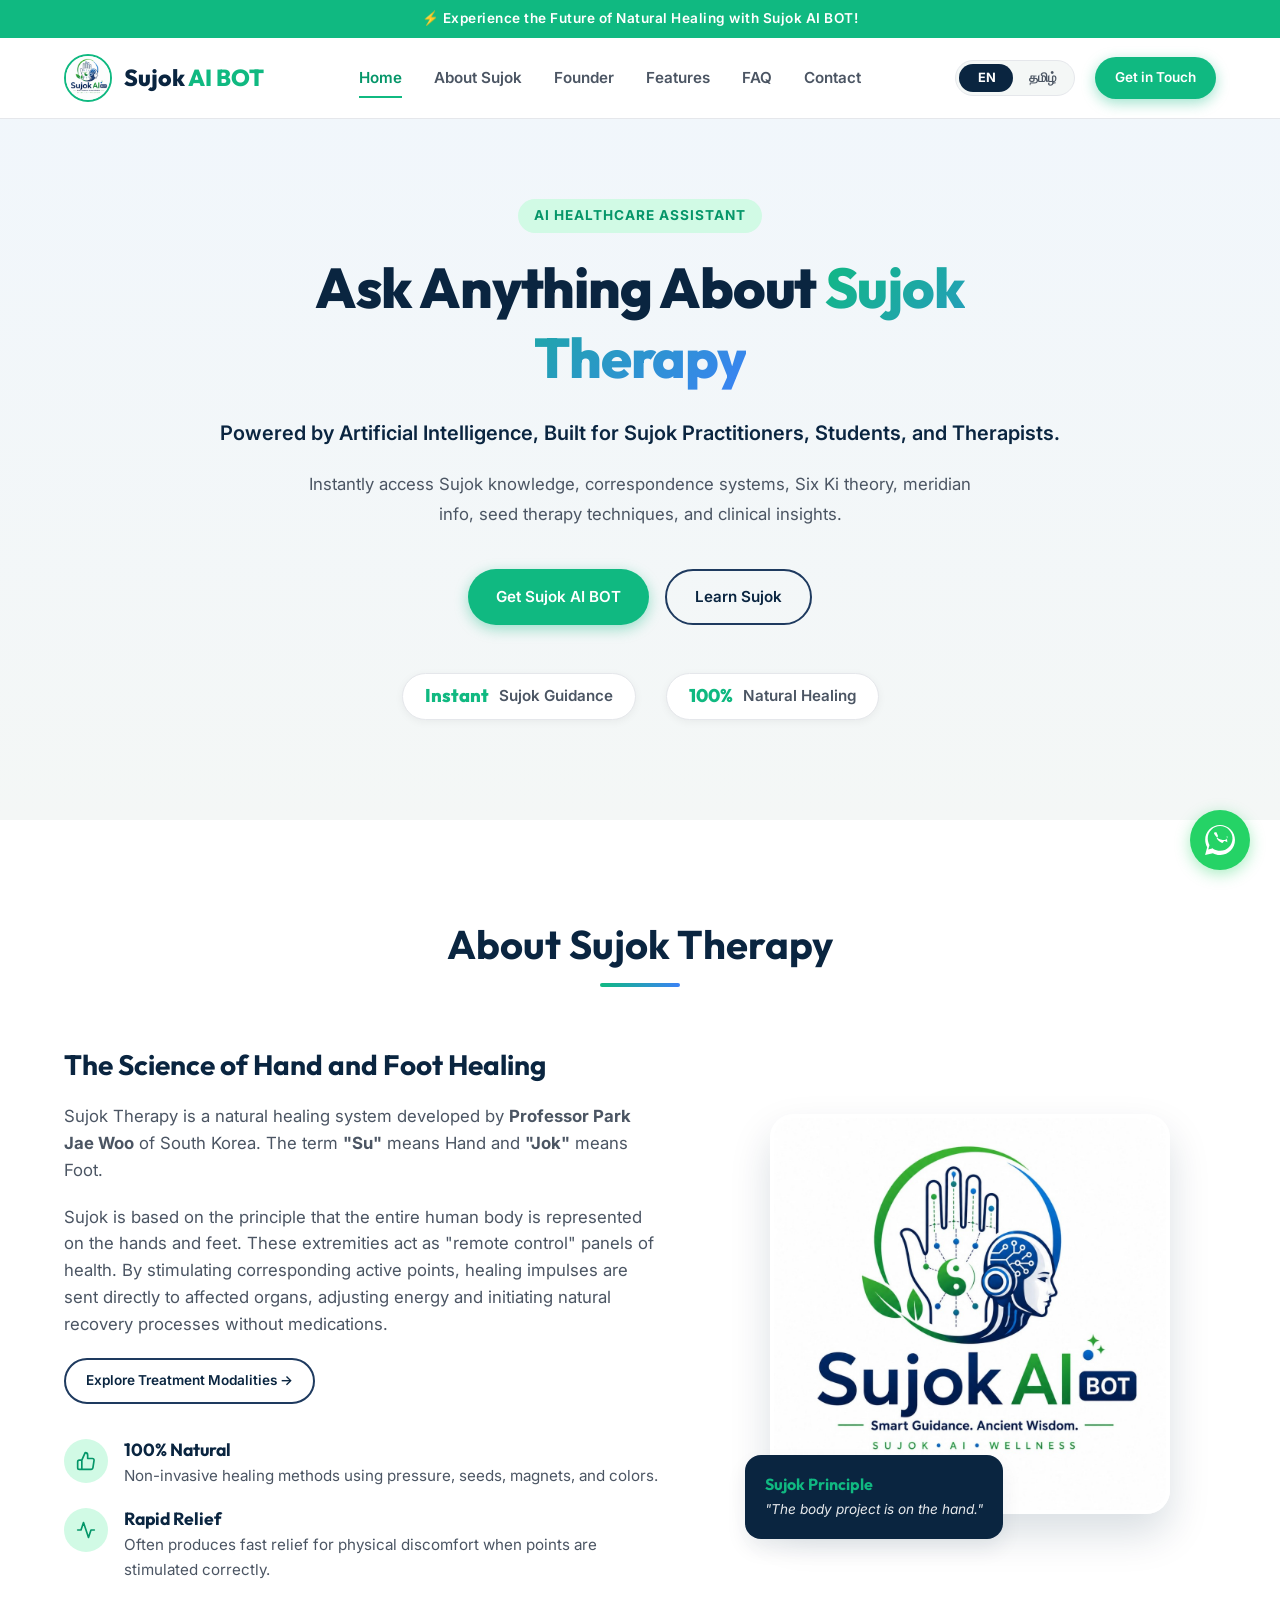
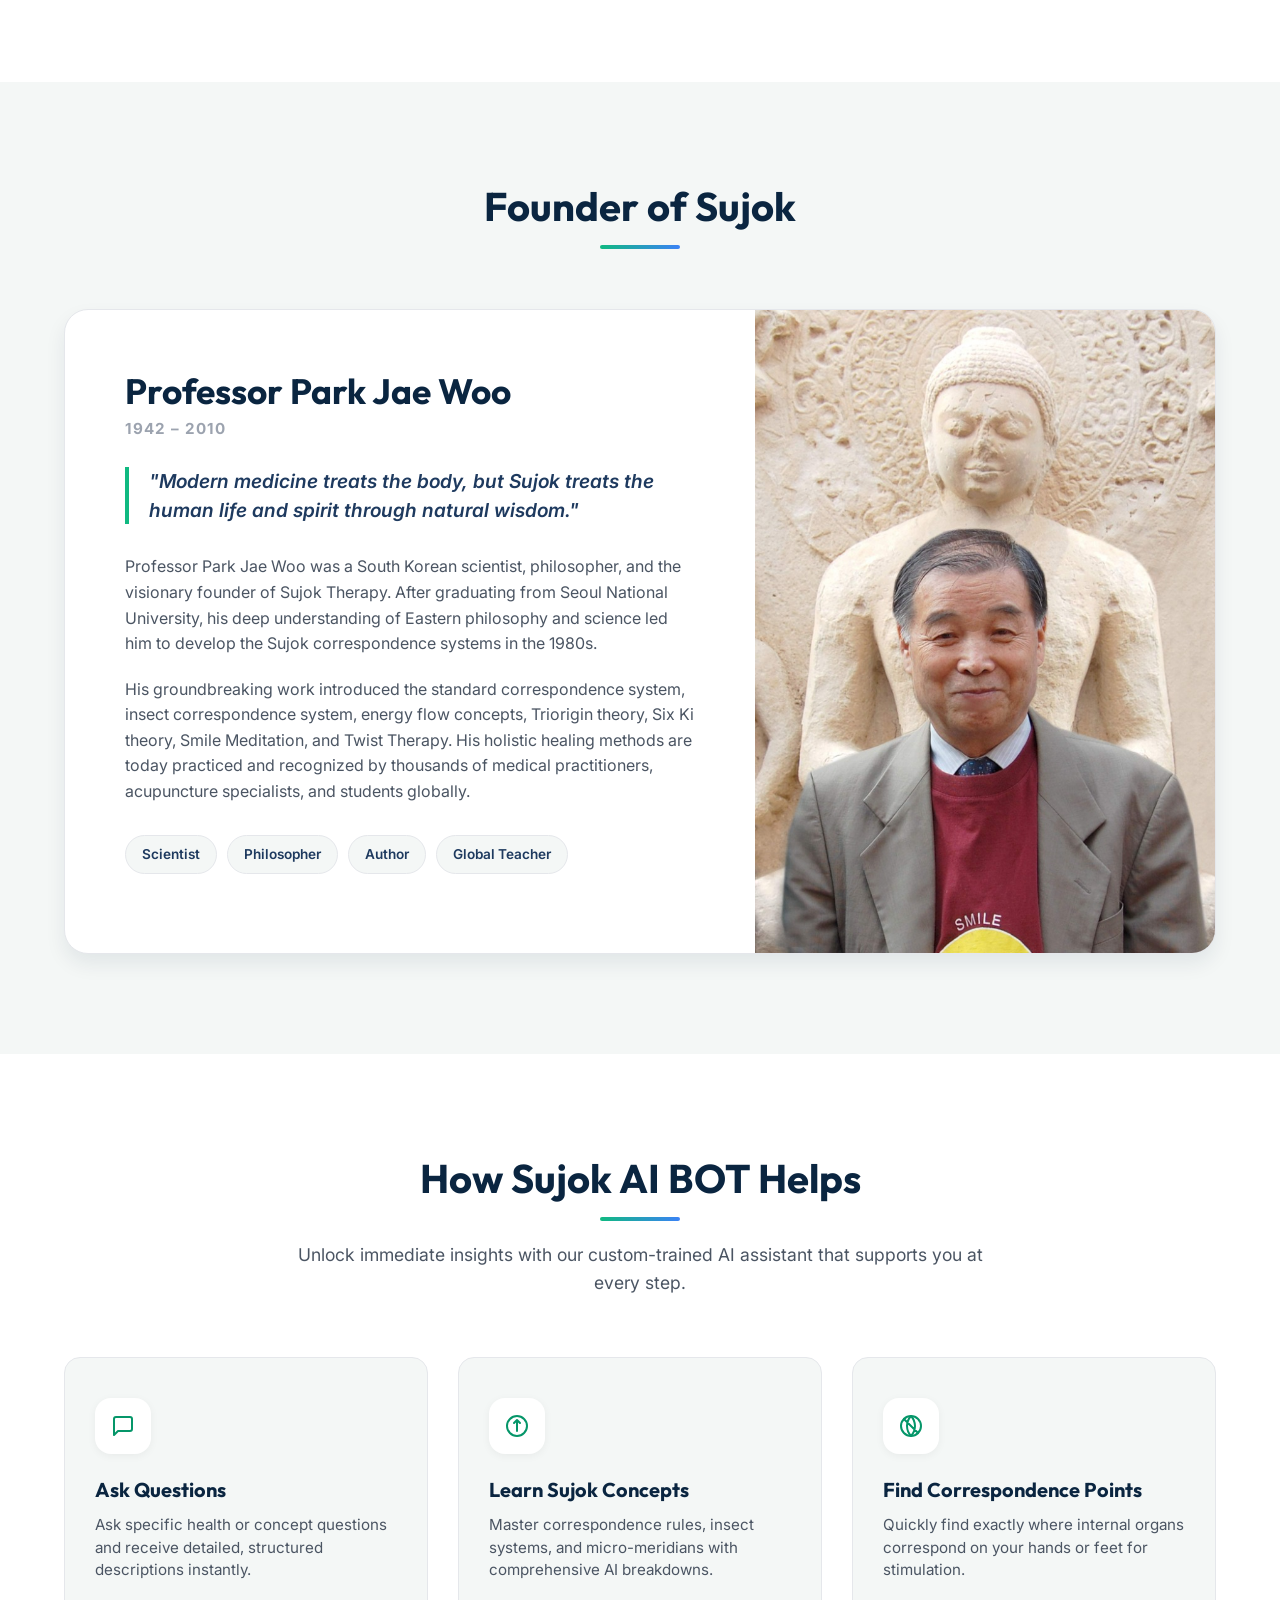
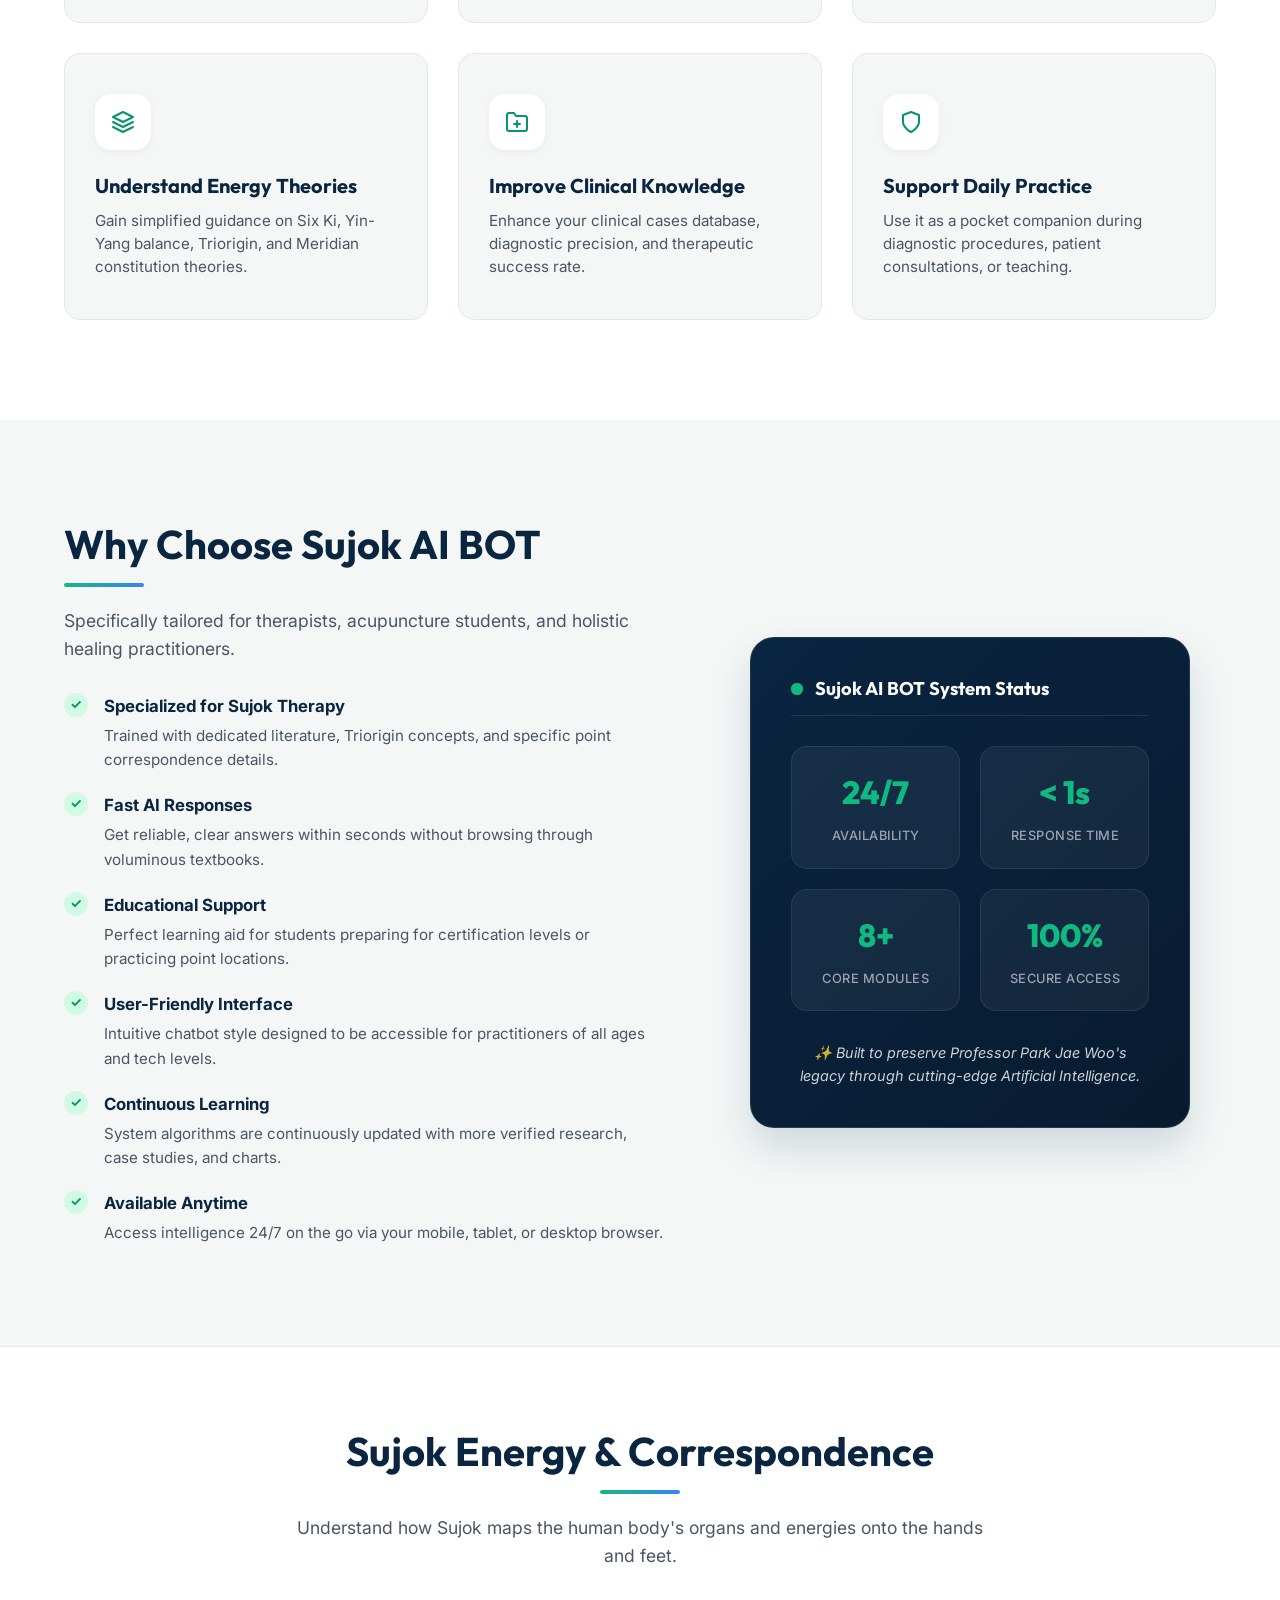
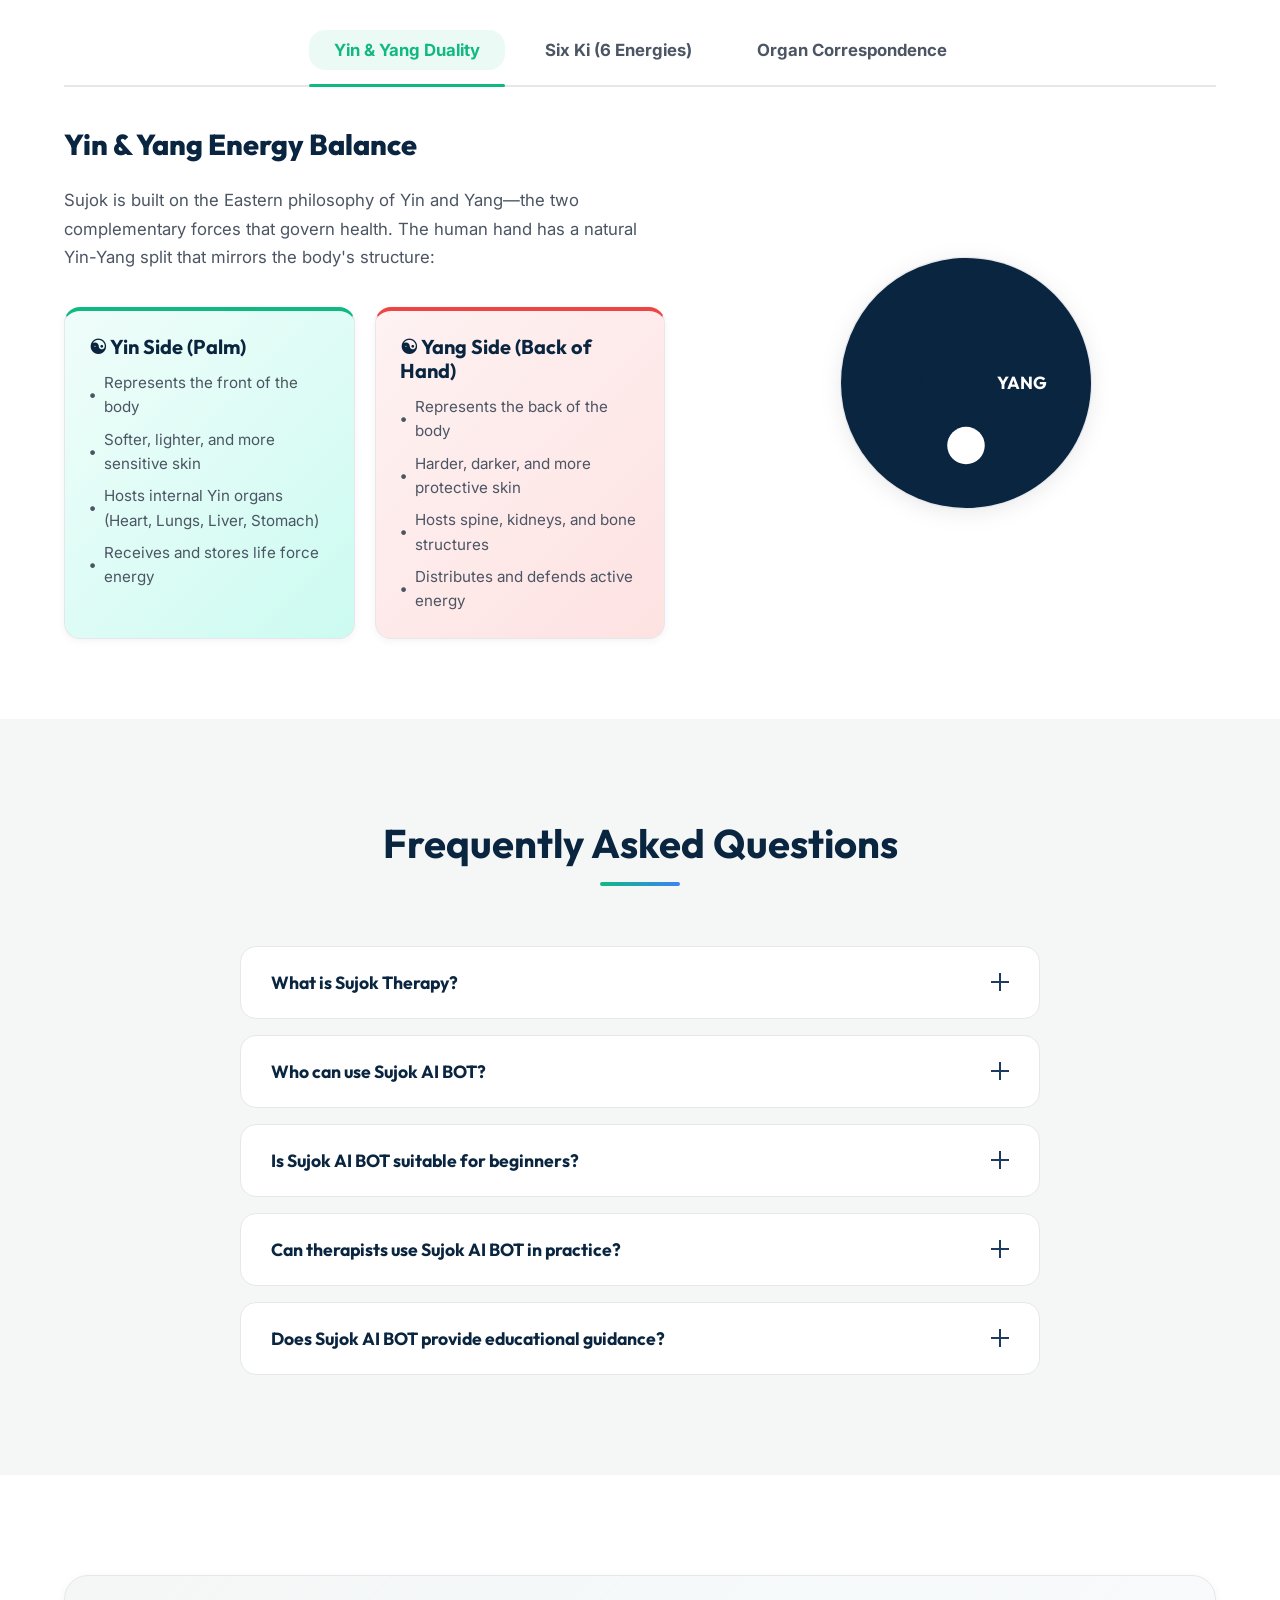
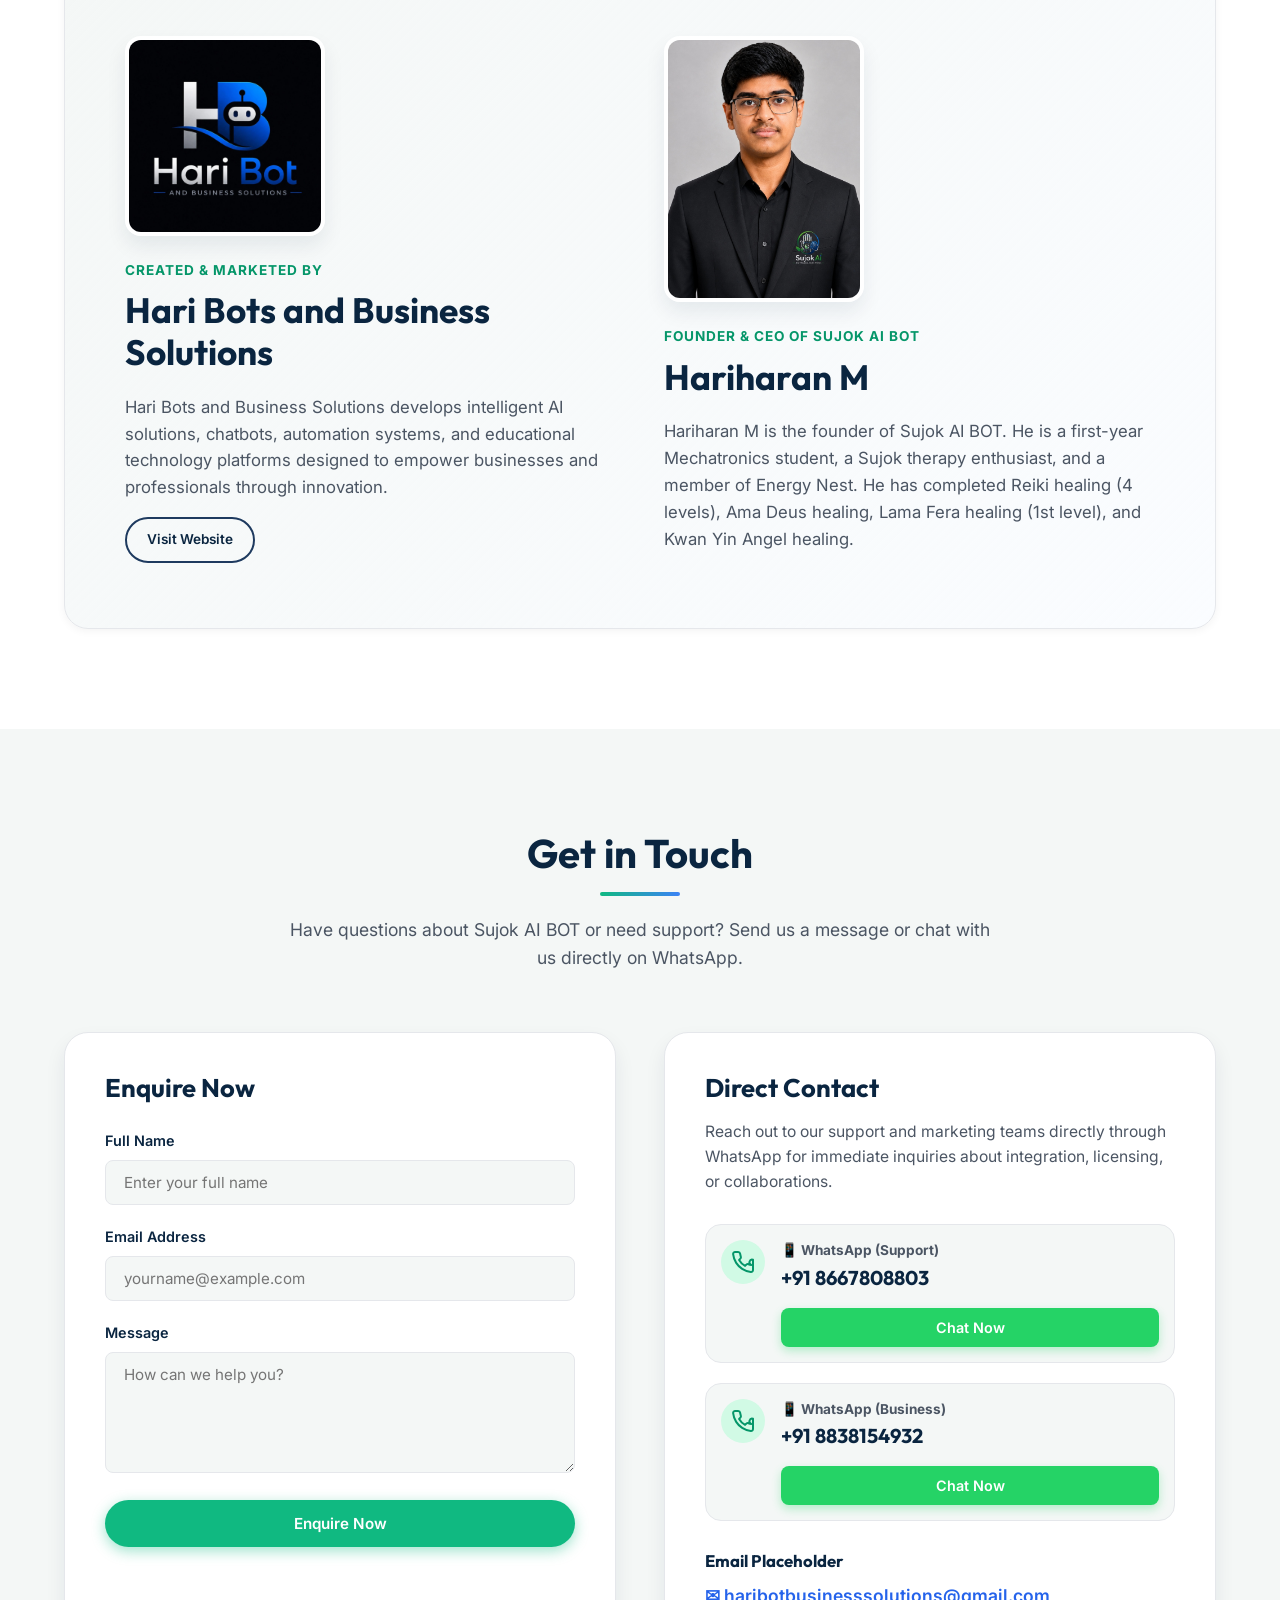
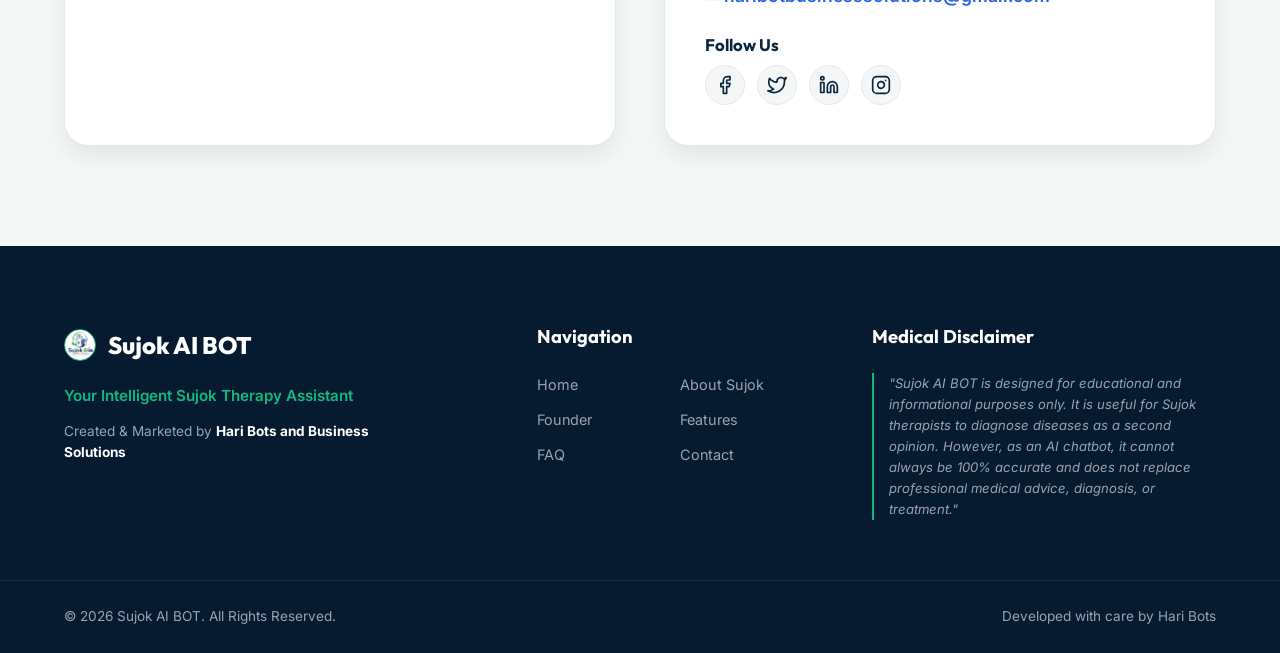
==== commit 528960a0: "Add Sujok Energy & Correspondence interactive section before FAQ" ====
--- a/index.html
+++ b/index.html
@@ -46,7 +46,7 @@
       <!-- Desktop Navigation -->
       <nav class="desktop-nav" aria-label="Main Navigation">
         <a href="#hero" class="nav-link active" data-translate="nav-home">Home</a>
-        <a href="#about" class="nav-link" data-translate="nav-about">About Sujok</a>
+        <a href="about-sujok.html" class="nav-link" data-translate="nav-about">About Sujok</a>
         <a href="#founder" class="nav-link" data-translate="nav-founder">Founder</a>
         <a href="#features" class="nav-link" data-translate="nav-features">Features</a>
 
@@ -78,7 +78,7 @@
   <div class="mobile-nav-drawer" id="mobileDrawer">
     <nav class="mobile-nav" aria-label="Mobile Navigation">
       <a href="#hero" class="mobile-nav-link" data-translate="nav-home">Home</a>
-      <a href="#about" class="mobile-nav-link" data-translate="nav-about">About Sujok</a>
+      <a href="about-sujok.html" class="mobile-nav-link" data-translate="nav-about">About Sujok</a>
       <a href="#founder" class="mobile-nav-link" data-translate="nav-founder">Founder</a>
       <a href="#features" class="mobile-nav-link" data-translate="nav-features">Features</a>
 
@@ -382,7 +382,154 @@
       </div>
     </section>
 
-
+    <!-- Sujok Principles Section (Yin-Yang, Six Ki, Organ Correspondence) -->
+    <section class="principles-section" id="principles">
+      <div class="container">
+        <div class="section-header">
+          <h2 class="section-title" data-translate="principles-title">Sujok Energy & Correspondence</h2>
+          <div class="title-underline"></div>
+          <p class="section-subtitle" data-translate="principles-subtitle">Understand how Sujok maps the human body's organs and energies onto the hands and feet.</p>
+        </div>
+
+        <div class="principles-tabs">
+          <button class="tab-btn active" data-tab="yin-yang" data-translate="tab-yin-yang">Yin & Yang Duality</button>
+          <button class="tab-btn" data-tab="six-ki" data-translate="tab-six-ki">Six Ki (6 Energies)</button>
+          <button class="tab-btn" data-tab="correspondence" data-translate="tab-correspondence">Organ Correspondence</button>
+        </div>
+
+        <div class="principles-content">
+          <!-- Tab 1: Yin & Yang -->
+          <div class="tab-panel active" id="panel-yin-yang">
+            <div class="principles-text-col">
+              <h3 data-translate="yy-title">Yin & Yang Energy Balance</h3>
+              <p data-translate="yy-desc">Sujok is built on the Eastern philosophy of Yin and Yang—the two complementary forces that govern health. The human hand has a natural Yin-Yang split that mirrors the body's structure:</p>
+              
+              <div class="yin-yang-split-grid">
+                <div class="yy-side-card yy-side-yin">
+                  <h4 data-translate="yy-yin-title">☯ Yin Side (Palm)</h4>
+                  <ul>
+                    <li data-translate="yy-yin-1">Represents the front of the body</li>
+                    <li data-translate="yy-yin-2">Softer, lighter, and more sensitive skin</li>
+                    <li data-translate="yy-yin-3">Hosts internal Yin organs (Heart, Lungs, Liver, Stomach)</li>
+                    <li data-translate="yy-yin-4">Receives and stores life force energy</li>
+                  </ul>
+                </div>
+                
+                <div class="yy-side-card yy-side-yang">
+                  <h4 data-translate="yy-yang-title">☯ Yang Side (Back of Hand)</h4>
+                  <ul>
+                    <li data-translate="yy-yang-1">Represents the back of the body</li>
+                    <li data-translate="yy-yang-2">Harder, darker, and more protective skin</li>
+                    <li data-translate="yy-yang-3">Hosts spine, kidneys, and bone structures</li>
+                    <li data-translate="yy-yang-4">Distributes and defends active energy</li>
+                  </ul>
+                </div>
+              </div>
+            </div>
+            
+            <div class="principles-visual-col">
+              <svg viewBox="0 0 240 240" width="300" height="300" style="filter: drop-shadow(0 4px 10px rgba(0,0,0,0.08));">
+                <circle cx="120" cy="120" r="100" fill="none" stroke="var(--border-color)" stroke-width="2"/>
+                <path d="M120 20a100 100 0 0 1 0 200c-55.23 0-100-44.77-100-100S64.77 20 120 20z" fill="var(--bg-light)"/>
+                <path d="M120 220a100 100 0 0 1 0-200c55.23 0 100 44.77 100 100s-44.77 100-100 100z" fill="var(--primary-navy)"/>
+                <path d="M120 20a50 50 0 0 0 0 100 50 50 0 0 1 0 100" fill="var(--primary-navy)"/>
+                <circle cx="120" cy="70" r="15" fill="var(--primary-navy)"/>
+                <circle cx="120" cy="170" r="15" fill="var(--bg-white)"/>
+                <text x="75" y="125" fill="var(--primary-navy)" font-family="Outfit" font-size="14" font-weight="700" text-anchor="middle">YIN</text>
+                <text x="165" y="125" fill="var(--bg-white)" font-family="Outfit" font-size="14" font-weight="700" text-anchor="middle">YANG</text>
+              </svg>
+            </div>
+          </div>
+
+          <!-- Tab 2: Six Ki -->
+          <div class="tab-panel" id="panel-six-ki">
+            <div class="principles-text-col">
+              <h3 data-translate="sixki-title">The Six Ki (6 Energies) Theory</h3>
+              <p data-translate="sixki-desc">According to Triorigin and Six Ki theory, the body's health is maintained by six essential environmental energies. Imbalance in these flows causes illness. Therapists stimulate corresponding finger nodes to sedate or tonify specific energy flows:</p>
+              
+              <div class="sixki-table-wrapper">
+                <table class="sixki-table">
+                  <thead>
+                    <tr>
+                      <th data-translate="table-header-energy">Energy</th>
+                      <th data-translate="table-header-color">Color</th>
+                      <th data-translate="table-header-organs">Corresponding Organs</th>
+                    </tr>
+                  </thead>
+                  <tbody>
+                    <tr>
+                      <td data-translate="energy-wind" style="font-weight:700;">Wind</td>
+                      <td>
+                        <span class="sixki-color-badge"><span class="sixki-dot" style="background-color: #10B981;"></span><span data-translate="color-green">Green</span></span>
+                      </td>
+                      <td data-translate="organs-wind">Liver, Gall Bladder</td>
+                    </tr>
+                    <tr>
+                      <td data-translate="energy-heat" style="font-weight:700;">Heat</td>
+                      <td>
+                        <span class="sixki-color-badge"><span class="sixki-dot" style="background-color: #EF4444;"></span><span data-translate="color-red">Red</span></span>
+                      </td>
+                      <td data-translate="organs-heat">Heart, Small Intestine</td>
+                    </tr>
+                    <tr>
+                      <td data-translate="energy-hotness" style="font-weight:700;">Hotness</td>
+                      <td>
+                        <span class="sixki-color-badge"><span class="sixki-dot" style="background-color: #F59E0B;"></span><span data-translate="color-orange">Orange</span></span>
+                      </td>
+                      <td data-translate="organs-hotness">Brain, Spinal Cord</td>
+                    </tr>
+                    <tr>
+                      <td data-translate="energy-humidity" style="font-weight:700;">Humidity</td>
+                      <td>
+                        <span class="sixki-color-badge"><span class="sixki-dot" style="background-color: #FBBF24;"></span><span data-translate="color-yellow">Yellow</span></span>
+                      </td>
+                      <td data-translate="organs-humidity">Spleen, Stomach</td>
+                    </tr>
+                    <tr>
+                      <td data-translate="energy-dryness" style="font-weight:700;">Dryness</td>
+                      <td>
+                        <span class="sixki-color-badge"><span class="sixki-dot" style="background-color: #78350F;"></span><span data-translate="color-brown">Brown</span></span>
+                      </td>
+                      <td data-translate="organs-dryness">Lungs, Large Intestine</td>
+                    </tr>
+                    <tr>
+                      <td data-translate="energy-coldness" style="font-weight:700;">Coldness</td>
+                      <td>
+                        <span class="sixki-color-badge"><span class="sixki-dot" style="background-color: #3B82F6;"></span><span data-translate="color-blue">Blue / Black</span></span>
+                      </td>
+                      <td data-translate="organs-coldness">Kidneys, Urinary Bladder</td>
+                    </tr>
+                  </tbody>
+                </table>
+              </div>
+            </div>
+            
+            <div class="principles-visual-col">
+              <img src="assets/sujok-six-ki-flow.png" alt="Sujok Six Ki energy flow diagram" class="infographic-img">
+            </div>
+          </div>
+
+          <!-- Tab 3: Organ Correspondence -->
+          <div class="tab-panel" id="panel-correspondence">
+            <div class="principles-text-col">
+              <h3 data-translate="correspondence-title">Standard Organ Correspondence</h3>
+              <p data-translate="correspondence-desc">The Standard Correspondence System treats the hands and feet as miniature representations of the entire body. When an organ is diseased, active points on the correspondence zone become tender. Stimulating these points triggers immediate healing:</p>
+              
+              <ul style="padding-left: 20px; display: flex; flex-direction: column; gap: 10px; color: var(--text-medium); font-size: 1.05rem;">
+                <li><strong data-translate="map-head-title">Thumb:</strong> <span data-translate="map-head-desc">Corresponds to the Head and Neck (Brain, Eyes, Nose, Mouth).</span></li>
+                <li><strong data-translate="map-limbs-title">Fingers:</strong> <span data-translate="map-limbs-desc">Index and Little fingers map to Arms; Middle and Ring fingers map to Legs.</span></li>
+                <li><strong data-translate="map-chest-title">Upper Palm:</strong> <span data-translate="map-chest-desc">Corresponds to the Chest cavity (Heart, Lungs).</span></li>
+                <li><strong data-translate="map-abdomen-title">Lower Palm:</strong> <span data-translate="map-abdomen-desc">Corresponds to the Abdominal cavity (Stomach, Liver, Gall Bladder, Intestines).</span></li>
+              </ul>
+            </div>
+            
+            <div class="principles-visual-col">
+              <img src="assets/sujok-organ-map.png" alt="Sujok organ correspondence map" class="infographic-img">
+            </div>
+          </div>
+        </div>
+      </div>
+    </section>
 
     <!-- FAQ Section -->
     <section class="faq-section" id="faq">
@@ -598,7 +745,7 @@
         <h4>Navigation</h4>
         <div class="footer-links">
           <a href="#hero" data-translate="nav-home">Home</a>
-          <a href="#about" data-translate="nav-about">About Sujok</a>
+          <a href="about-sujok.html" data-translate="nav-about">About Sujok</a>
           <a href="#founder" data-translate="nav-founder">Founder</a>
           <a href="#features" data-translate="nav-features">Features</a>
 
--- a/style.css
+++ b/style.css
@@ -2293,3 +2293,249 @@
   margin-top: 40px;
   margin-bottom: 80px;
 }
+
+/* ==========================================
+   13. Sujok Principles (Yin-Yang, Six Ki, Organs)
+   ========================================== */
+.principles-section {
+  background-color: var(--bg-white);
+  padding: 80px 0;
+  border-top: 1px solid var(--border-color);
+}
+
+.principles-tabs {
+  display: flex;
+  justify-content: center;
+  gap: 15px;
+  margin-bottom: 40px;
+  border-bottom: 2px solid var(--border-color);
+  padding-bottom: 15px;
+  flex-wrap: wrap;
+}
+
+.tab-btn {
+  background: none;
+  border: none;
+  padding: 10px 25px;
+  font-size: 1.05rem;
+  font-weight: 700;
+  color: var(--text-medium);
+  cursor: pointer;
+  transition: var(--transition-normal);
+  border-radius: var(--radius-md);
+  position: relative;
+}
+
+.tab-btn:hover {
+  color: var(--primary-navy);
+  background-color: var(--bg-light);
+}
+
+.tab-btn.active {
+  color: var(--accent-teal);
+  background-color: rgba(16, 185, 129, 0.08);
+}
+
+.tab-btn.active::after {
+  content: '';
+  position: absolute;
+  bottom: -17px;
+  left: 0;
+  width: 100%;
+  height: 3px;
+  background-color: var(--accent-teal);
+  border-radius: var(--radius-pill);
+}
+
+.principles-content {
+  position: relative;
+  min-height: 400px;
+}
+
+.tab-panel {
+  display: none;
+  grid-template-columns: 1.2fr 1fr;
+  gap: 50px;
+  animation: panelFadeIn 0.5s ease forwards;
+  align-items: center;
+}
+
+.tab-panel.active {
+  display: grid;
+}
+
+@keyframes panelFadeIn {
+  from {
+    opacity: 0;
+    transform: translateY(15px);
+  }
+  to {
+    opacity: 1;
+    transform: translateY(0);
+  }
+}
+
+.principles-text-col {
+  display: flex;
+  flex-direction: column;
+  gap: 20px;
+}
+
+.principles-text-col h3 {
+  font-size: 1.8rem;
+  font-weight: 800;
+  color: var(--primary-navy);
+  margin-bottom: 5px;
+}
+
+.principles-text-col p {
+  color: var(--text-medium);
+  font-size: 1.05rem;
+  line-height: 1.7;
+  margin: 0;
+}
+
+.yin-yang-split-grid {
+  display: grid;
+  grid-template-columns: 1fr 1fr;
+  gap: 20px;
+  margin-top: 15px;
+}
+
+.yy-side-card {
+  padding: 24px;
+  border-radius: var(--radius-md);
+  box-shadow: var(--shadow-sm);
+  border: 1px solid var(--border-color);
+  transition: transform var(--transition-normal);
+}
+
+.yy-side-card:hover {
+  transform: translateY(-3px);
+}
+
+.yy-side-yin {
+  background: linear-gradient(135deg, #f0fdfa 0%, #ccfbf1 100%);
+  border-top: 4px solid var(--accent-teal);
+}
+
+.yy-side-yang {
+  background: linear-gradient(135deg, #fef2f2 0%, #fee2e2 100%);
+  border-top: 4px solid #ef4444;
+}
+
+.yy-side-card h4 {
+  font-size: 1.25rem;
+  font-weight: 700;
+  margin: 0 0 12px 0;
+  color: var(--primary-navy);
+  display: flex;
+  align-items: center;
+  gap: 8px;
+}
+
+.yy-side-card ul {
+  list-style: none;
+  padding: 0;
+  margin: 0;
+  display: flex;
+  flex-direction: column;
+  gap: 8px;
+}
+
+.yy-side-card li {
+  font-size: 0.95rem;
+  color: var(--text-medium);
+  display: flex;
+  align-items: center;
+  gap: 8px;
+}
+
+.yy-side-card li::before {
+  content: "•";
+  color: currentColor;
+  font-weight: bold;
+}
+
+.sixki-table-wrapper {
+  overflow-x: auto;
+  border-radius: var(--radius-md);
+  border: 1px solid var(--border-color);
+  margin-top: 15px;
+  box-shadow: var(--shadow-sm);
+}
+
+.sixki-table {
+  width: 100%;
+  border-collapse: collapse;
+  text-align: left;
+  background-color: var(--bg-white);
+}
+
+.sixki-table th, .sixki-table td {
+  padding: 12px 16px;
+  border-bottom: 1px solid var(--border-color);
+  font-size: 0.95rem;
+}
+
+.sixki-table th {
+  background-color: var(--bg-light);
+  color: var(--primary-navy);
+  font-weight: 700;
+}
+
+.sixki-color-badge {
+  display: inline-flex;
+  align-items: center;
+  gap: 8px;
+  font-weight: 600;
+}
+
+.sixki-dot {
+  width: 12px;
+  height: 12px;
+  border-radius: 50%;
+  display: inline-block;
+  border: 1px solid rgba(0,0,0,0.1);
+}
+
+.principles-visual-col {
+  display: flex;
+  justify-content: center;
+  align-items: center;
+}
+
+.principles-visual-col img {
+  max-width: 100%;
+  max-height: 420px;
+  object-fit: contain;
+  border-radius: var(--radius-lg);
+  box-shadow: var(--shadow-md);
+  border: 1px solid var(--border-color);
+  transition: transform var(--transition-normal);
+}
+
+.principles-visual-col img:hover {
+  transform: scale(1.02);
+}
+
+/* Responsive adjustments */
+@media (max-width: 992px) {
+  .tab-panel {
+    grid-template-columns: 1fr;
+    gap: 30px;
+  }
+  .principles-visual-col {
+    order: -1;
+  }
+}
+
+@media (max-width: 576px) {
+  .yin-yang-split-grid {
+    grid-template-columns: 1fr;
+  }
+  .tab-btn {
+    padding: 8px 16px;
+    font-size: 0.95rem;
+  }
+}
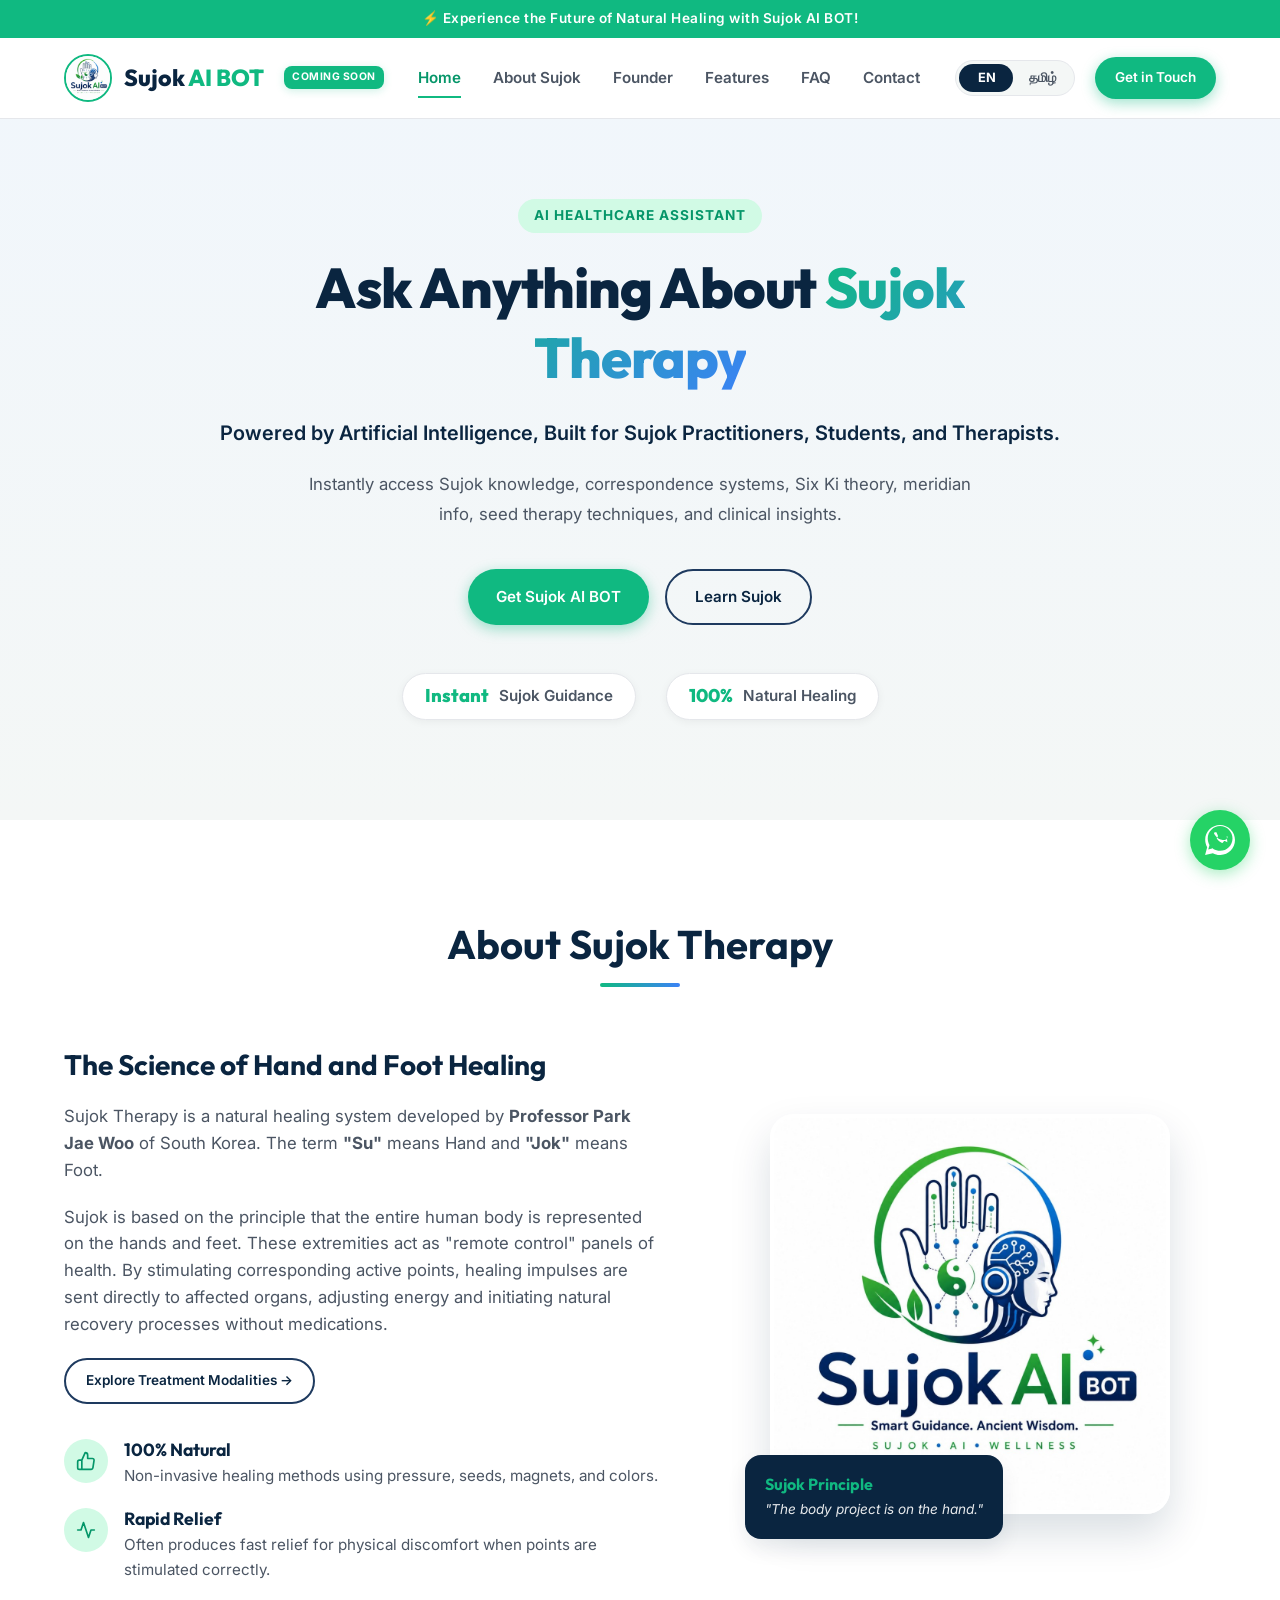
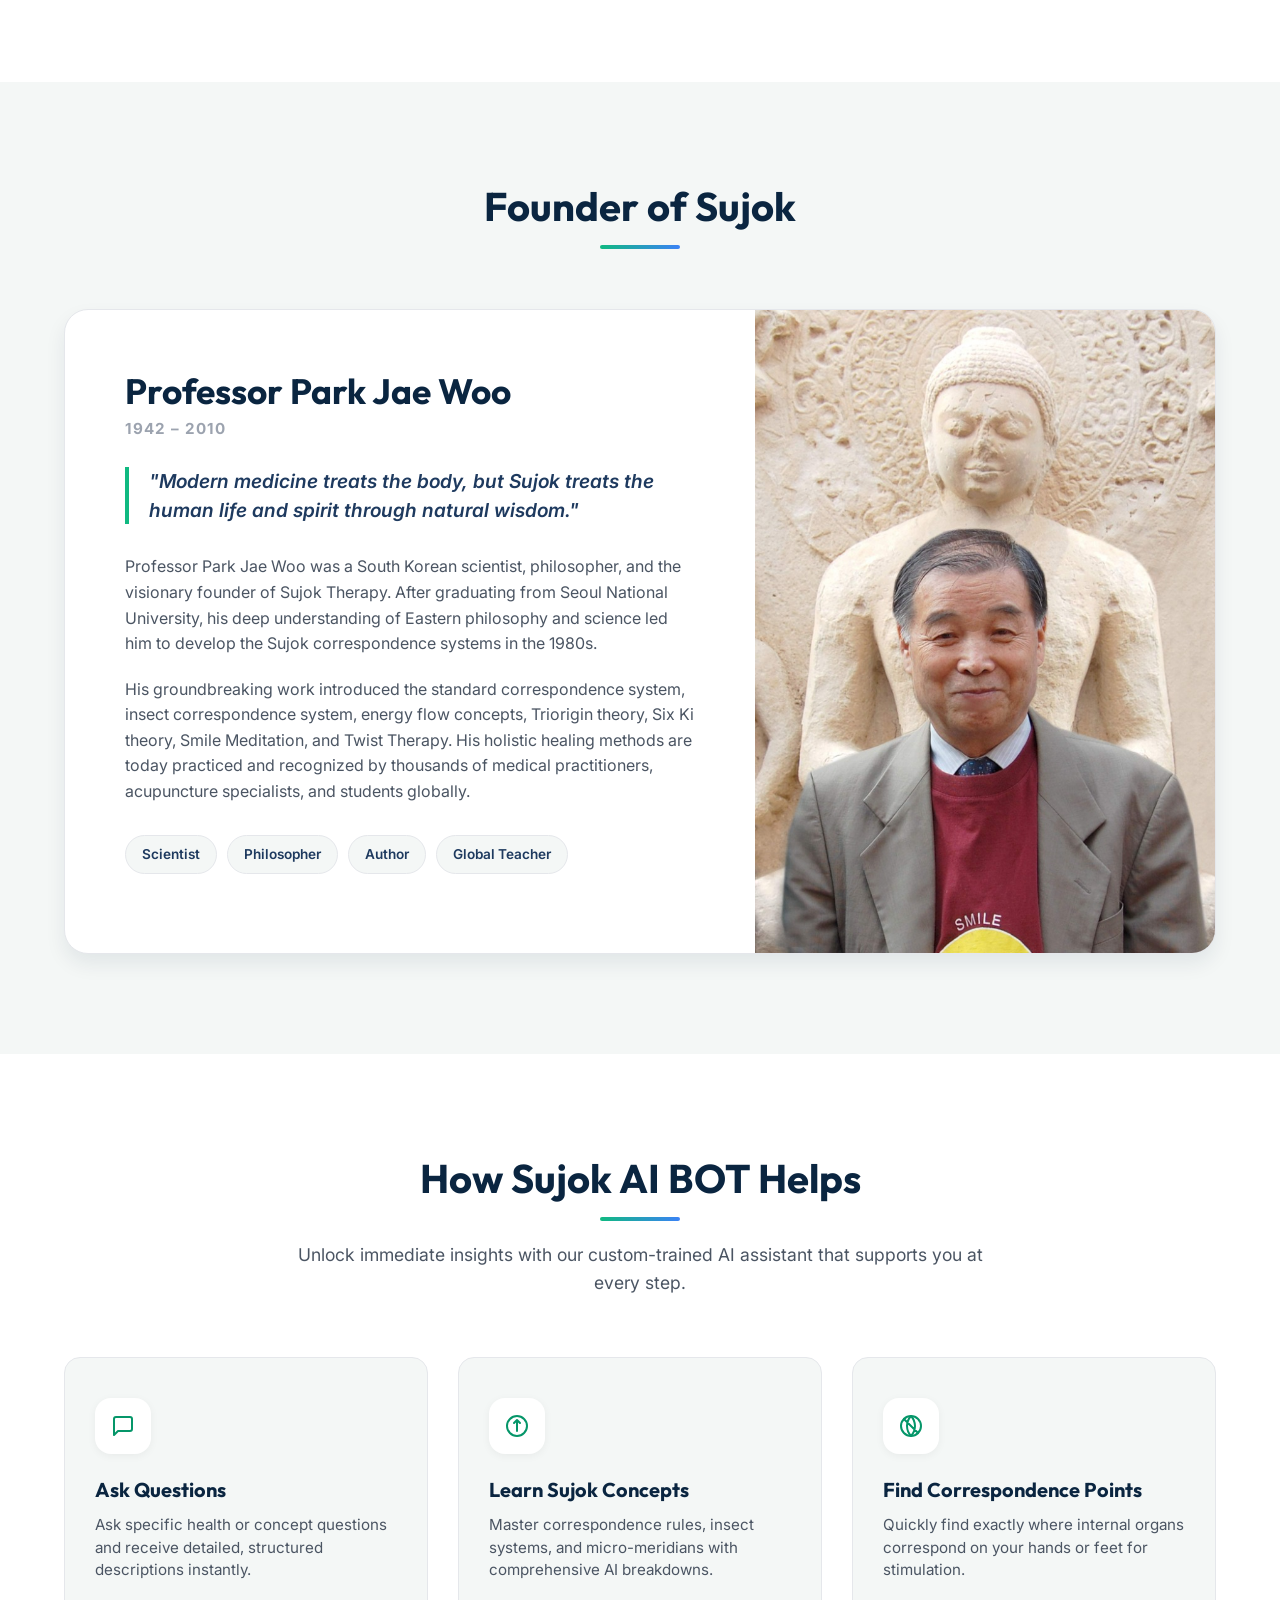
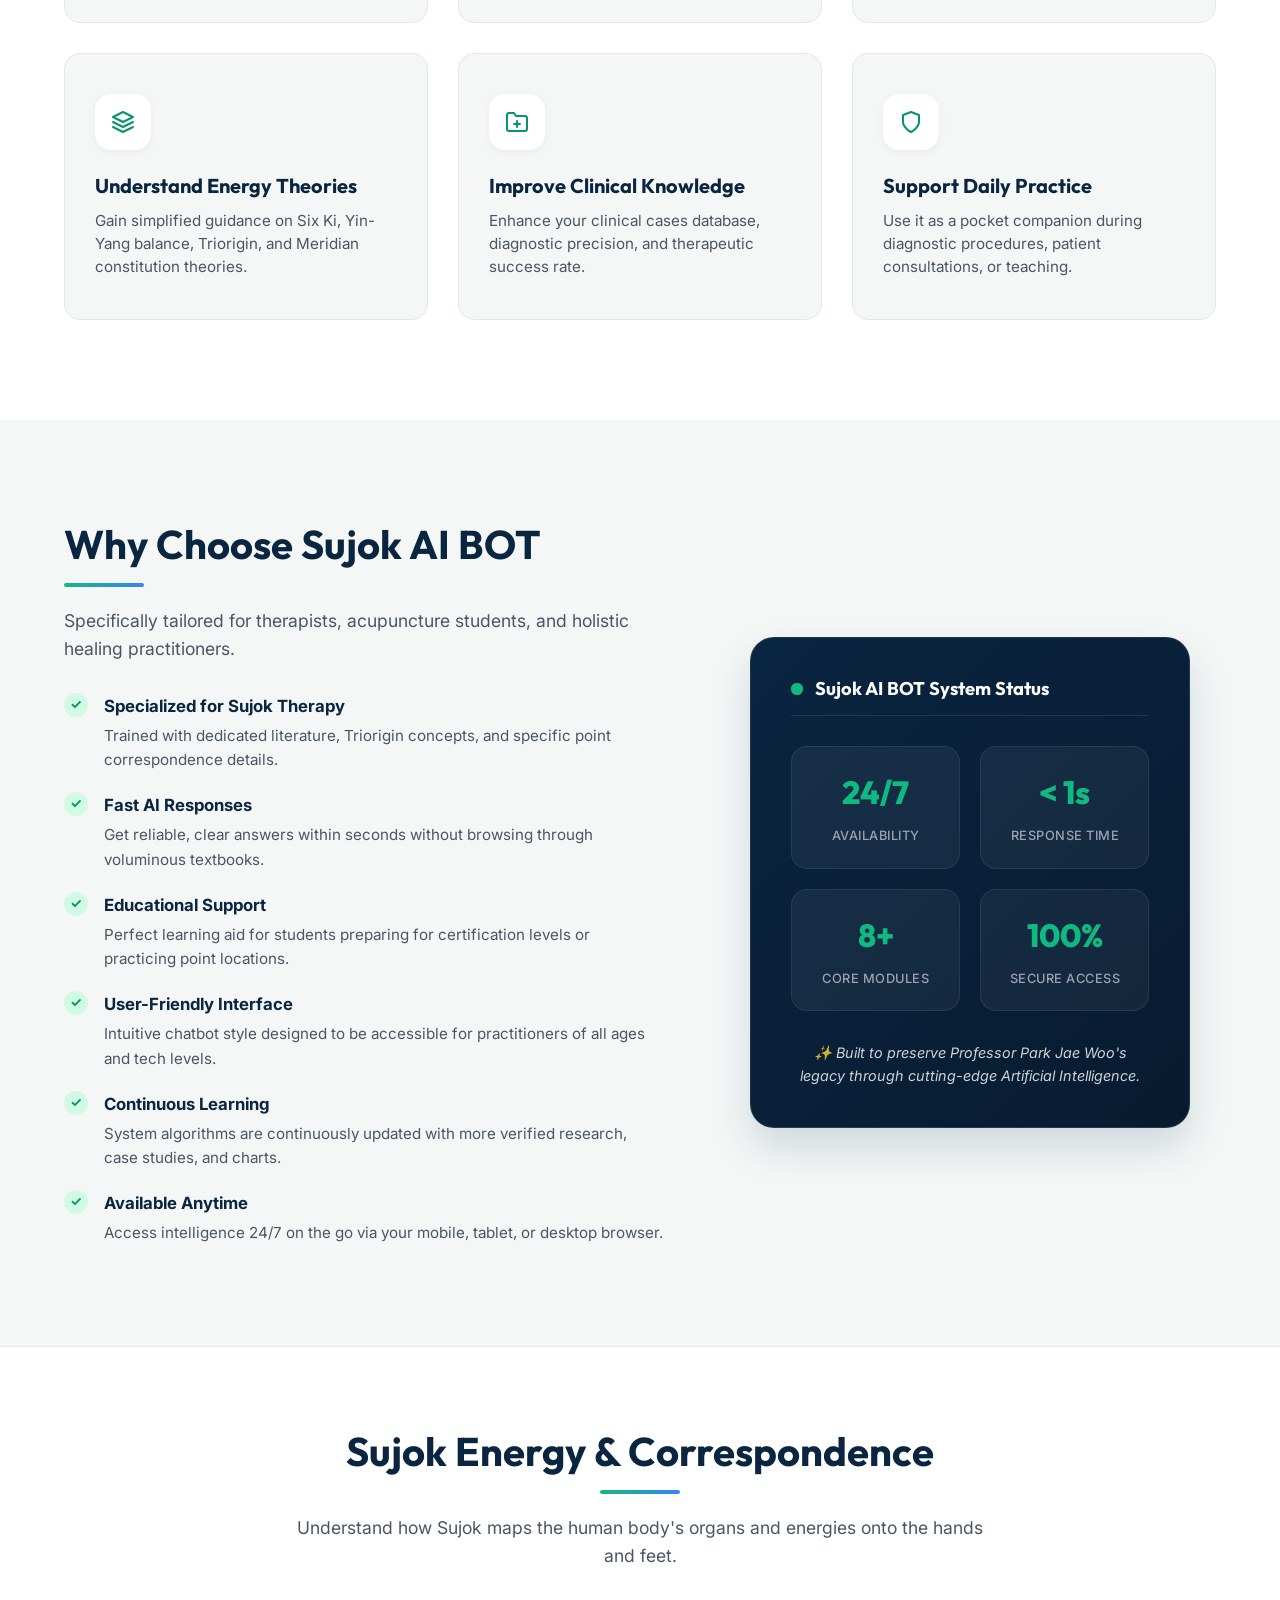
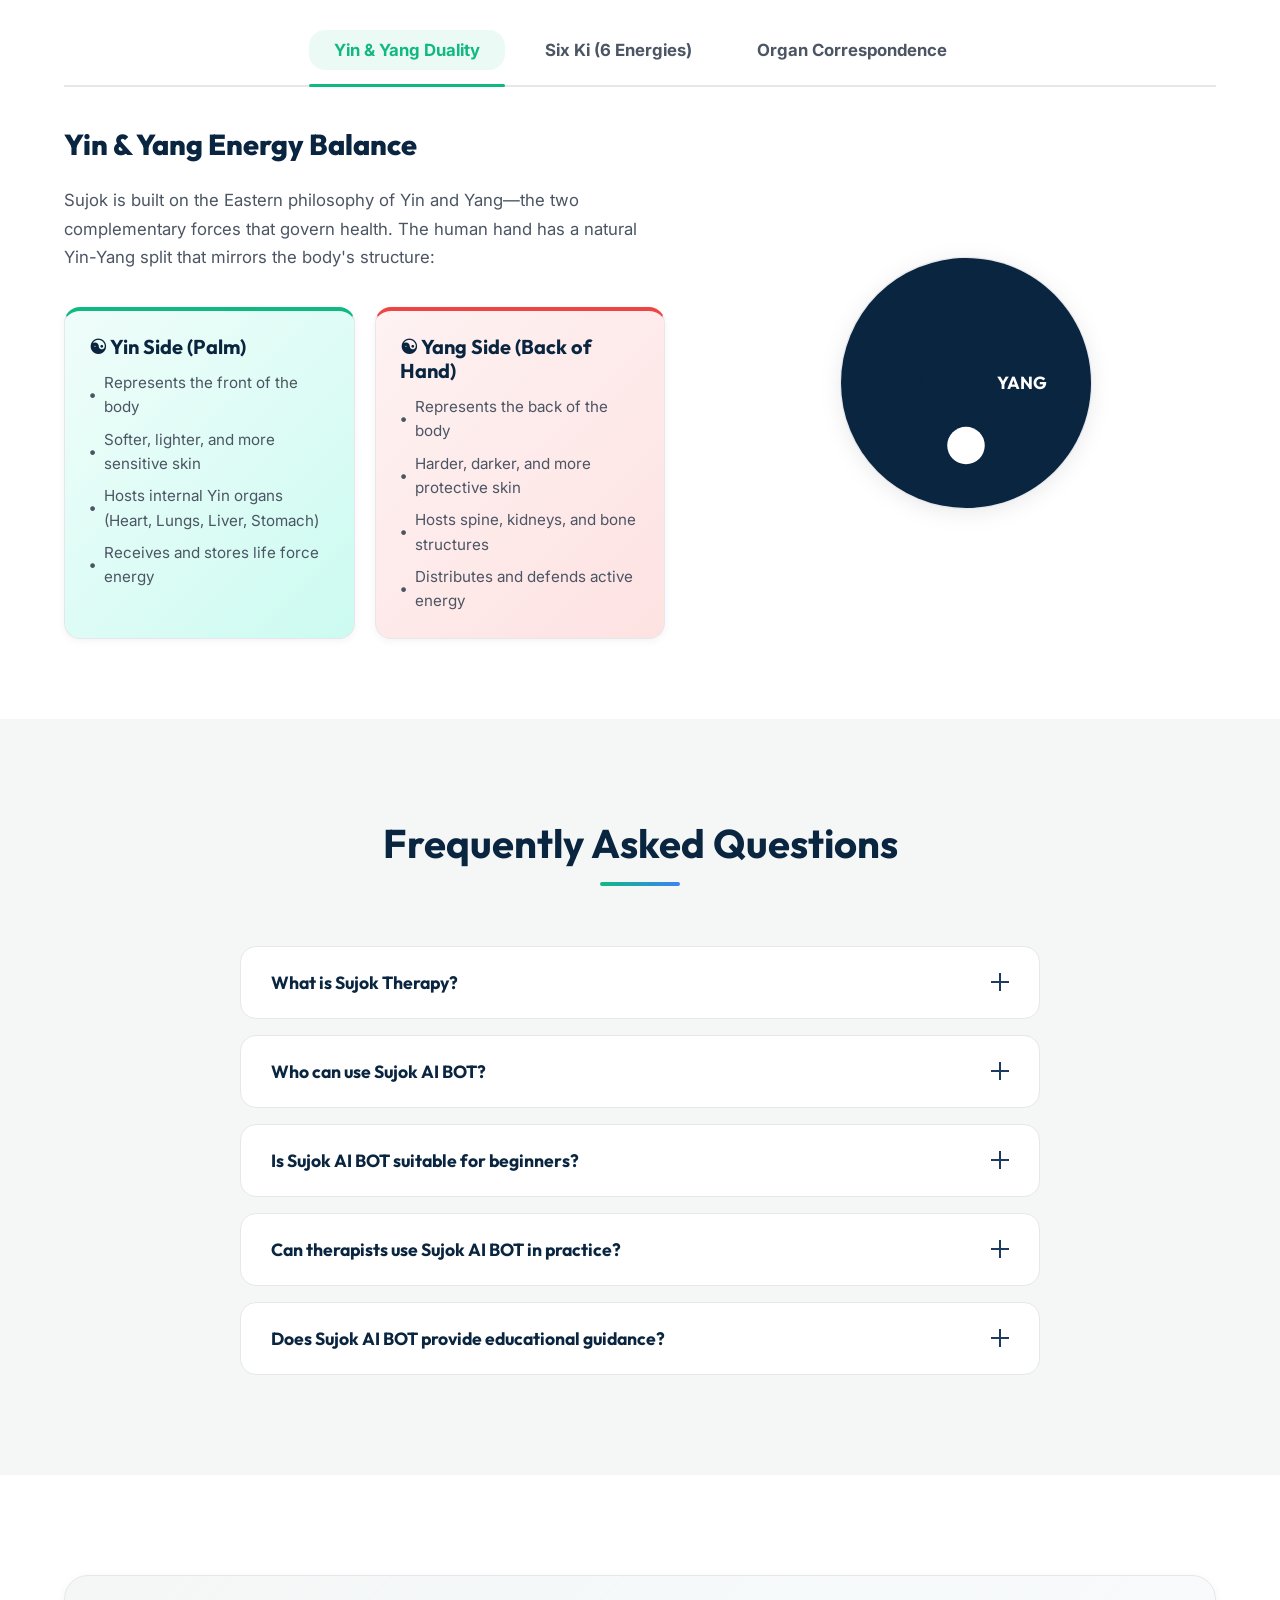
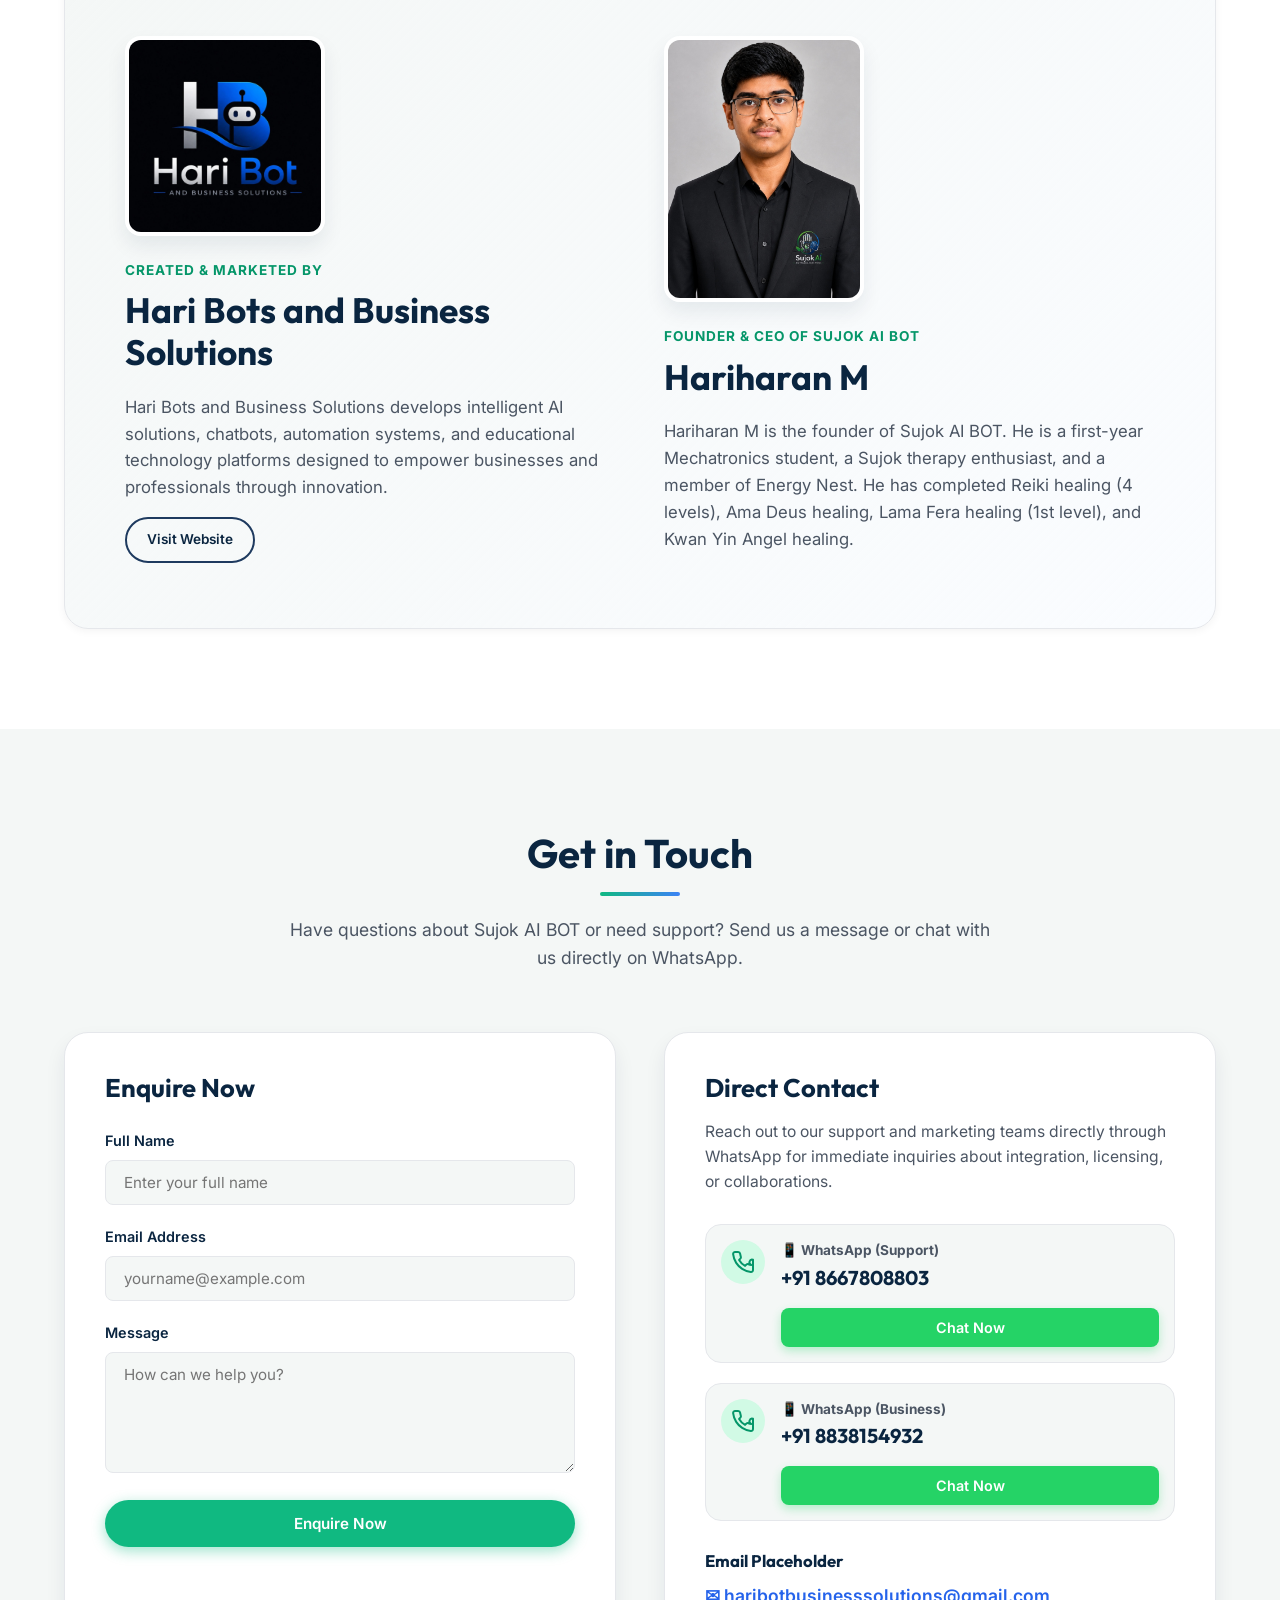
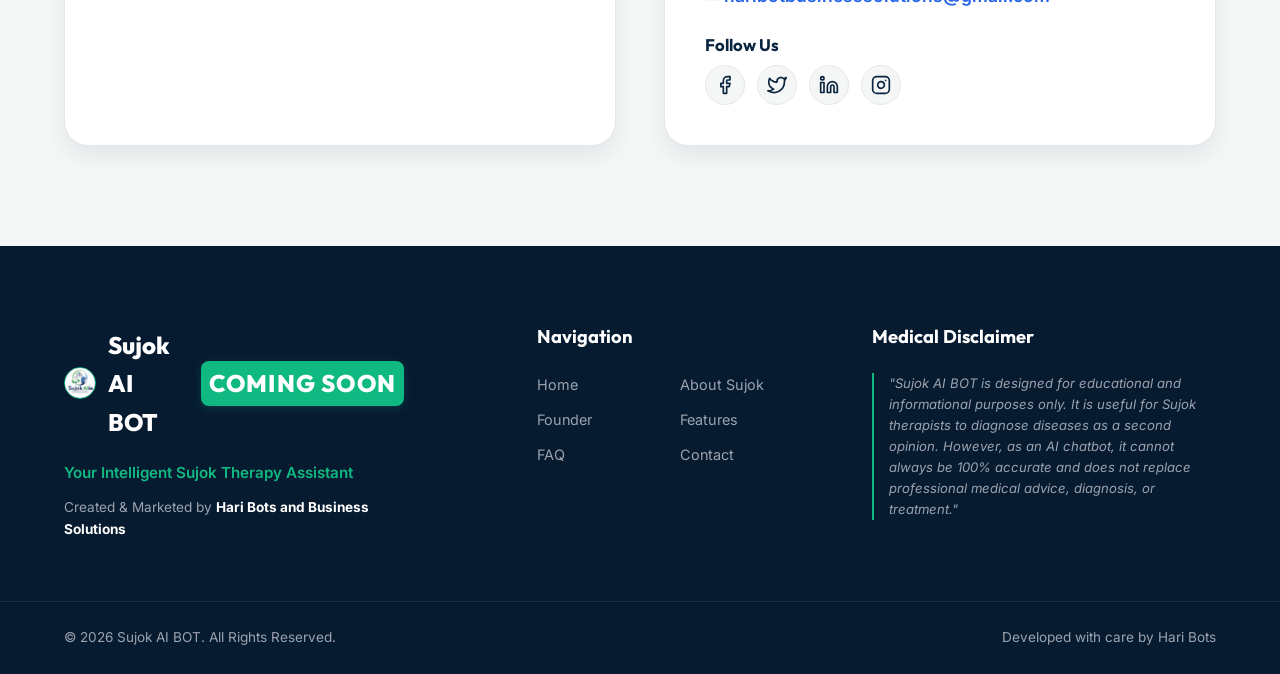
==== commit e184e409: "Update site to show Sujok AI BOT is Coming Soon with badges and announcement updates" ====
--- a/index.html
+++ b/index.html
@@ -5,7 +5,7 @@
   <meta name="viewport" content="width=device-width, initial-scale=1.0">
   
   <!-- SEO Meta Tags -->
-  <title>Sujok AI BOT - Your Intelligent Sujok Therapy Assistant</title>
+  <title>Sujok AI BOT (Coming Soon) - Your Intelligent Sujok Therapy Assistant</title>
   <meta name="description" content="Sujok AI BOT is an advanced AI-powered assistant for Sujok Therapy. Access instant knowledge, correspondence systems, Six Ki theory, and treatment point guidance 24/7.">
   <meta name="keywords" content="Sujok AI BOT, Sujok Therapy, Professor Park Jae Woo, Correspondence System, Six Ki Theory, Seed Therapy, Healing, Alternative Medicine, Hari Bots">
   <meta name="author" content="Hari Bots and Business Solutions">
@@ -30,6 +30,145 @@
 </head>
 <body>
 
+  <!-- Premium Loading Screen (lasts max 3 seconds) -->
+  <div id="loadingScreen" class="loading-screen-overlay">
+    <div class="loader-bg-waves"></div>
+    <div class="loader-bg-leaves">
+      <div class="loader-leaf leaf-1">🍃</div>
+      <div class="loader-leaf leaf-2">🍂</div>
+      <div class="loader-leaf leaf-3">🌱</div>
+    </div>
+    
+    <div class="loader-content">
+      <!-- Header Logo Area -->
+      <div class="loader-header animate-pop">
+        <img src="assets/sujok-ai-logo.jpg" alt="Sujok AI BOT Logo" class="loader-logo">
+        <h2 class="loader-brand-name" style="display: flex; align-items: center; justify-content: center; gap: 8px;">
+          Sujok <span class="accent-text">AI BOT</span>
+          <span class="badge-coming-soon" style="margin-left: 0;" data-translate="badge-coming-soon">COMING SOON</span>
+        </h2>
+        <p class="loader-tagline">Smart Guidance. Ancient Wisdom.</p>
+        <div class="loader-badges">
+          <span data-translate="loader-badge-sujok">SUJOK</span>
+          <span>•</span>
+          <span data-translate="loader-badge-ai">AI</span>
+          <span>•</span>
+          <span data-translate="loader-badge-wellness">WELLNESS</span>
+        </div>
+      </div>
+      
+      <!-- Center Glowing Holographic Graphic -->
+      <div class="loader-graphic-container">
+        <!-- Left Hand SVG -->
+        <div class="graphic-box hand-box animate-pulse-slow">
+          <svg class="loader-svg hand-svg" viewBox="0 0 200 250">
+            <defs>
+              <filter id="glow-blue" x="-20%" y="-20%" width="140%" height="140%">
+                <feGaussianBlur stdDeviation="3" result="blur" />
+                <feComposite in="SourceGraphic" in2="blur" operator="over" />
+              </filter>
+              <filter id="glow-green" x="-20%" y="-20%" width="140%" height="140%">
+                <feGaussianBlur stdDeviation="4" result="blur" />
+                <feComposite in="SourceGraphic" in2="blur" operator="over" />
+              </filter>
+            </defs>
+            <path class="hand-silhouette" d="M 75,230 C 60,230 50,210 50,190 C 50,165 40,150 35,145 C 25,135 22,125 28,115 C 34,105 45,108 52,118 L 60,128 L 60,65 C 60,55 68,48 78,48 C 88,48 95,55 95,65 L 95,115 L 98,115 L 98,45 C 98,35 106,28 116,28 C 126,28 133,35 133,45 L 133,115 L 136,115 L 136,50 C 136,40 144,33 154,33 C 164,33 171,40 171,50 L 171,115 L 174,115 L 174,70 C 174,60 182,53 192,53 C 202,53 209,60 209,70 L 209,145 C 209,175 195,210 165,225 C 150,230 115,230 75,230 Z" transform="translate(-25, 0)" />
+            <line x1="100" y1="230" x2="100" y2="160" class="energy-line line-main" />
+            <line x1="100" y1="160" x2="100" y2="120" class="energy-line line-main" />
+            <path d="M 100,160 Q 80,140 75,110 L 60,80 L 50,40" class="energy-line" />
+            <path d="M 100,160 Q 95,135 95,110 L 90,65 L 85,20" class="energy-line" />
+            <path d="M 100,160 Q 105,135 105,110 L 110,65 L 115,20" class="energy-line" />
+            <path d="M 100,160 Q 120,140 120,110 L 135,80 L 150,40" class="energy-line" />
+            <path d="M 100,160 Q 80,170 65,150 L 40,110" class="energy-line" />
+            <circle cx="100" cy="230" r="4" class="node node-blue" />
+            <circle cx="100" cy="160" r="6" class="node node-green node-pulse" />
+            <circle cx="100" cy="120" r="5" class="node node-blue" />
+            <circle cx="40" cy="110" r="5" class="node node-green" />
+            <circle cx="65" cy="150" r="4" class="node node-blue" />
+            <circle cx="50" cy="40" r="4" class="node node-green" />
+            <circle cx="60" cy="80" r="3" class="node node-blue" />
+            <circle cx="85" cy="20" r="4" class="node node-green" />
+            <circle cx="90" cy="65" r="3" class="node node-blue" />
+            <circle cx="115" cy="20" r="4" class="node node-green" />
+            <circle cx="110" cy="65" r="3" class="node node-blue" />
+            <circle cx="150" cy="40" r="4" class="node node-green" />
+            <circle cx="135" cy="80" r="3" class="node node-blue" />
+          </svg>
+        </div>
+        
+        <!-- Center Hologram AI Orb -->
+        <div class="hologram-container">
+          <div class="hologram-ray"></div>
+          <div class="hologram-ring ring-outer"></div>
+          <div class="hologram-ring ring-middle"></div>
+          <div class="hologram-ring ring-inner"></div>
+          <div class="hologram-core">
+            <span class="hologram-text">AI</span>
+          </div>
+        </div>
+        
+        <!-- Right Foot SVG -->
+        <div class="graphic-box foot-box animate-pulse-slow">
+          <svg class="loader-svg foot-svg" viewBox="0 0 200 250">
+            <path class="foot-silhouette" d="M 75,225 C 60,225 55,200 58,175 C 60,155 50,130 45,110 C 40,90 45,70 55,60 C 58,58 62,58 65,62 L 72,72 L 70,45 C 70,38 75,32 82,32 C 89,32 95,38 95,45 L 95,78 L 98,78 L 98,35 C 98,28 104,22 111,22 C 118,22 124,28 124,35 L 124,78 L 127,78 L 127,38 C 127,31 133,25 140,25 C 147,25 153,31 153,38 L 153,78 L 156,78 L 156,45 C 156,38 162,32 169,32 C 176,32 182,38 182,45 L 182,85 C 182,110 178,135 178,155 C 178,185 175,220 145,225 C 130,227 105,227 75,225 Z" transform="translate(-25, 0)" />
+            <path d="M 100,220 C 75,180 75,130 80,90" class="energy-line" />
+            <line x1="100" y1="220" x2="100" y2="135" class="energy-line line-main" />
+            <line x1="100" y1="135" x2="100" y2="90" class="energy-line line-main" />
+            <path d="M 100,135 Q 75,110 65,65 L 55,30" class="energy-line" />
+            <path d="M 100,135 Q 85,105 82,80 L 80,20" class="energy-line" />
+            <path d="M 100,135 Q 100,105 103,80 L 105,20" class="energy-line" />
+            <path d="M 100,135 Q 115,105 120,80 L 130,25" class="energy-line" />
+            <path d="M 100,135 Q 130,115 138,85 L 155,35" class="energy-line" />
+            <circle cx="100" cy="220" r="5" class="node node-blue" />
+            <circle cx="100" cy="135" r="6" class="node node-green node-pulse" />
+            <circle cx="100" cy="90" r="4" class="node node-blue" />
+            <circle cx="55" cy="30" r="5" class="node node-green" />
+            <circle cx="65" cy="65" r="3" class="node node-blue" />
+            <circle cx="80" cy="20" r="4" class="node node-green" />
+            <circle cx="105" cy="20" r="4" class="node node-green" />
+            <circle cx="130" cy="25" r="4" class="node node-green" />
+            <circle cx="155" cy="35" r="4" class="node node-green" />
+          </svg>
+        </div>
+      </div>
+      
+      <!-- Progress Bar & Status -->
+      <div class="loader-progress-area">
+        <div class="loader-status-text" id="loaderStatusText" data-translate="loader-loading">Loading Sujok Knowledge...</div>
+        <div class="loader-progress-container">
+          <div class="loader-progress-track">
+            <div class="loader-progress-bar" id="loaderProgressBar"></div>
+          </div>
+          <div class="loader-percentage" id="loaderPercentage">0%</div>
+        </div>
+        
+        <div class="loader-subtitle-wrapper">
+          <div class="loader-pulse-dots">
+            <span class="dot-1"></span>
+            <span class="dot-2"></span>
+            <span class="dot-3"></span>
+          </div>
+          <div class="loader-subtitle-text" id="loaderSubtitleText" data-translate="loader-preparing">Preparing your AI Assistant...</div>
+        </div>
+      </div>
+      
+      <!-- Sujok Fact Card -->
+      <div class="loader-fact-card animate-slide-up">
+        <div class="loader-fact-badge-wrapper">
+          <div class="loader-fact-icon">💡</div>
+          <span class="loader-fact-badge" data-translate="loader-fact-badge">SUJOK FACT</span>
+        </div>
+        <div class="loader-fact-text" id="loaderFactText" data-translate="loader-fact-1">Sujok means Hand and Foot. It is a natural healing therapy created by Park Jae Woo.</div>
+      </div>
+    </div>
+    
+    <!-- Loader Footer -->
+    <div class="loader-footer">
+      <p class="loader-footer-text" data-translate="loader-powered">Powered by <span class="footer-bold">Hari Bots & Business Solutions</span></p>
+    </div>
+  </div>
+
+
   <!-- Top Announcement Bar -->
   <div class="announcement-bar" id="announcement">
     <p data-translate="announcement">⚡ Experience the Future of Natural Healing with Sujok AI BOT!</p>
@@ -41,6 +180,7 @@
       <a href="#" class="logo-area" aria-label="Sujok AI BOT Home">
         <img src="assets/sujok-ai-logo.jpg" alt="Sujok AI BOT Logo" class="brand-logo" id="brand-logo-img">
         <span class="brand-name">Sujok <span class="accent-text">AI BOT</span></span>
+        <span class="badge-coming-soon" data-translate="badge-coming-soon">COMING SOON</span>
       </a>
       
       <!-- Desktop Navigation -->
@@ -99,32 +239,48 @@
 
   <main>
     
-    <!-- Hero Section -->
-    <section class="hero-section" id="hero">
-      <div class="container">
-        <!-- Hero Text -->
-        <div class="hero-content hero-centered">
-          <div class="tag-badge" data-translate="hero-badge">AI Healthcare Assistant</div>
-          <h1 class="hero-title" data-translate="hero-title">Ask Anything About <span class="gradient-text">Sujok Therapy</span></h1>
-          <p class="hero-subtitle" data-translate="hero-subtitle">Powered by Artificial Intelligence, Built for Sujok Practitioners, Students, and Therapists.</p>
-          <p class="hero-description" data-translate="hero-description">Instantly access Sujok knowledge, correspondence systems, Six Ki theory, meridian info, seed therapy techniques, and clinical insights.</p>
-          <div class="hero-actions">
-            <a href="#contact" class="btn btn-primary" data-translate="hero-cta-get">Get Sujok AI BOT</a>
-            <a href="about-sujok.html" class="btn btn-secondary" data-translate="hero-cta-learn">Learn Sujok</a>
-          </div>
-          <div class="hero-stats">
-            <div class="stat-item">
-              <span class="stat-number">Instant</span>
-              <span class="stat-label" data-translate="hero-stat-2">Sujok Guidance</span>
-            </div>
-            <div class="stat-item">
-              <span class="stat-number">100%</span>
-              <span class="stat-label" data-translate="hero-stat-3">Natural Healing</span>
-            </div>
-          </div>
+    <!-- Desktop-Only Hero Section -->
+    <div class="desktop-only">
+      <section class="hero-section" id="hero">
+        <div class="container">
+          <!-- Hero Text -->
+          <div class="hero-content hero-centered">
+            <div class="tag-badge" data-translate="hero-badge">AI Healthcare Assistant</div>
+            <h1 class="hero-title" data-translate="hero-title">Ask Anything About <span class="gradient-text">Sujok Therapy</span></h1>
+            <p class="hero-subtitle" data-translate="hero-subtitle">Powered by Artificial Intelligence, Built for Sujok Practitioners, Students, and Therapists.</p>
+            <p class="hero-description" data-translate="hero-description">Instantly access Sujok knowledge, correspondence systems, Six Ki theory, meridian info, seed therapy techniques, and clinical insights.</p>
+            <div class="hero-actions">
+              <a href="#contact" class="btn btn-primary" data-translate="hero-cta-get">Get Sujok AI BOT</a>
+              <a href="about-sujok.html" class="btn btn-secondary" data-translate="hero-cta-learn">Learn Sujok</a>
+            </div>
+            <div class="hero-stats">
+              <div class="stat-item">
+                <span class="stat-number">Instant</span>
+                <span class="stat-label" data-translate="hero-stat-2">Sujok Guidance</span>
+              </div>
+              <div class="stat-item">
+                <span class="stat-number">100%</span>
+                <span class="stat-label" data-translate="hero-stat-3">Natural Healing</span>
+              </div>
+            </div>
+          </div>
+        </div>
+      </section>
+    </div>
+
+    <!-- Mobile-Only Hero Section -->
+    <section class="mobile-only mobile-hero-section" id="mobile-hero">
+      <div class="container mobile-hero-content">
+        <div class="tag-badge" data-translate="hero-badge">AI Healthcare Assistant</div>
+        <h1 class="mobile-hero-title" data-translate="mobile-hero-title">Your AI-Powered Sujok Assistant</h1>
+        <p class="mobile-hero-desc" data-translate="mobile-hero-subtitle">Get instant answers about Sujok Therapy, Correspondence Systems, Six Ki, Treatment Methods, and more.</p>
+        <div class="mobile-hero-actions">
+          <a href="#contact" class="btn btn-primary" data-translate="hero-cta-get">Get Sujok AI BOT</a>
+          <a href="about-sujok.html" class="btn btn-secondary" data-translate="hero-cta-learn">Learn Sujok</a>
         </div>
       </div>
     </section>
+
 
     <!-- About Sujok Section -->
     <section class="about-section" id="about">
@@ -223,159 +379,304 @@
       </div>
     </section>
 
-    <!-- How Sujok AI BOT Helps (Features) -->
-    <section class="features-section" id="features">
+    <!-- Desktop-Only Features Section -->
+    <div class="desktop-only">
+      <!-- How Sujok AI BOT Helps (Features) -->
+      <section class="features-section" id="features">
+        <div class="container">
+          <div class="section-header">
+            <h2 class="section-title" data-translate="features-title">How Sujok AI BOT Helps</h2>
+            <div class="title-underline"></div>
+            <p class="section-subtitle" data-translate="features-subtitle">Unlock immediate insights with our custom-trained AI assistant that supports you at every step.</p>
+          </div>
+          
+          <div class="features-grid">
+            <!-- Card 1 -->
+            <div class="feature-card">
+              <div class="feature-icon">
+                <svg xmlns="http://www.w3.org/2000/svg" width="24" height="24" viewBox="0 0 24 24" fill="none" stroke="currentColor" stroke-width="2" stroke-linecap="round" stroke-linejoin="round"><path d="M21 15a2 2 0 0 1-2 2H7l-4 4V5a2 2 0 0 1 2-2h14a2 2 0 0 1 2 2z"/></svg>
+              </div>
+              <h3 class="feature-card-title" data-translate="feat-1-title">Ask Questions</h3>
+              <p class="feature-card-desc" data-translate="feat-1-desc">Ask specific health or concept questions and receive detailed, structured descriptions instantly.</p>
+            </div>
+            
+            <!-- Card 2 -->
+            <div class="feature-card">
+              <div class="feature-icon">
+                <svg xmlns="http://www.w3.org/2000/svg" width="24" height="24" viewBox="0 0 24 24" fill="none" stroke="currentColor" stroke-width="2" stroke-linecap="round" stroke-linejoin="round"><path d="M12 22c5.523 0 10-4.477 10-10S17.523 2 12 2 2 6.477 2 12s4.477 10 10 10z"/><path d="M12 6v11M9 9l3-3 3 3"/></svg>
+              </div>
+              <h3 class="feature-card-title" data-translate="feat-2-title">Learn Sujok Concepts</h3>
+              <p class="feature-card-desc" data-translate="feat-2-desc">Master correspondence rules, insect systems, and micro-meridians with comprehensive AI breakdowns.</p>
+            </div>
+            
+            <!-- Card 3 -->
+            <div class="feature-card">
+              <div class="feature-icon">
+                <svg xmlns="http://www.w3.org/2000/svg" width="24" height="24" viewBox="0 0 24 24" fill="none" stroke="currentColor" stroke-width="2" stroke-linecap="round" stroke-linejoin="round"><circle cx="12" cy="12" r="10"/><path d="m4.93 4.93 14.14 14.14M12 2a15.3 15.3 0 0 1 4 10 15.3 15.3 0 0 1-4 10 15.3 15.3 0 0 1-4-10 15.3 15.3 0 0 1 4-10z"/></svg>
+              </div>
+              <h3 class="feature-card-title" data-translate="feat-3-title">Find Correspondence Points</h3>
+              <p class="feature-card-desc" data-translate="feat-3-desc">Quickly find exactly where internal organs correspond on your hands or feet for stimulation.</p>
+            </div>
+            
+            <!-- Card 4 -->
+            <div class="feature-card">
+              <div class="feature-icon">
+                <svg xmlns="http://www.w3.org/2000/svg" width="24" height="24" viewBox="0 0 24 24" fill="none" stroke="currentColor" stroke-width="2" stroke-linecap="round" stroke-linejoin="round"><path d="M12 2L2 7l10 5 10-5-10-5zM2 17l10 5 10-5M2 12l10 5 10-5"/></svg>
+              </div>
+              <h3 class="feature-card-title" data-translate="feat-4-title">Understand Energy Theories</h3>
+              <p class="feature-card-desc" data-translate="feat-4-desc">Gain simplified guidance on Six Ki, Yin-Yang balance, Triorigin, and Meridian constitution theories.</p>
+            </div>
+            
+            <!-- Card 5 -->
+            <div class="feature-card">
+              <div class="feature-icon">
+                <svg xmlns="http://www.w3.org/2000/svg" width="24" height="24" viewBox="0 0 24 24" fill="none" stroke="currentColor" stroke-width="2" stroke-linecap="round" stroke-linejoin="round"><path d="M22 19a2 2 0 0 1-2 2H4a2 2 0 0 1-2-2V5a2 2 0 0 1 2-2h5l2 3h9a2 2 0 0 1 2 2z"/><path d="M12 11v6M9 14h6"/></svg>
+              </div>
+              <h3 class="feature-card-title" data-translate="feat-5-title">Improve Clinical Knowledge</h3>
+              <p class="feature-card-desc" data-translate="feat-5-desc">Enhance your clinical cases database, diagnostic precision, and therapeutic success rate.</p>
+            </div>
+            
+            <!-- Card 6 -->
+            <div class="feature-card">
+              <div class="feature-icon">
+                <svg xmlns="http://www.w3.org/2000/svg" width="24" height="24" viewBox="0 0 24 24" fill="none" stroke="currentColor" stroke-width="2" stroke-linecap="round" stroke-linejoin="round"><path d="M12 22s8-4 8-10V5l-8-3-8 3v7c0 6 8 10 8 10z"/></svg>
+              </div>
+              <h3 class="feature-card-title" data-translate="feat-6-title">Support Daily Practice</h3>
+              <p class="feature-card-desc" data-translate="feat-6-desc">Use it as a pocket companion during diagnostic procedures, patient consultations, or teaching.</p>
+            </div>
+          </div>
+        </div>
+      </section>
+    </div>
+
+    <!-- Mobile-Only Swipeable Features Carousel -->
+    <section class="mobile-only mobile-features-section" id="mobile-features">
       <div class="container">
         <div class="section-header">
           <h2 class="section-title" data-translate="features-title">How Sujok AI BOT Helps</h2>
           <div class="title-underline"></div>
-          <p class="section-subtitle" data-translate="features-subtitle">Unlock immediate insights with our custom-trained AI assistant that supports you at every step.</p>
         </div>
         
-        <div class="features-grid">
+        <div class="mobile-features-carousel">
           <!-- Card 1 -->
-          <div class="feature-card">
-            <div class="feature-icon">
-              <svg xmlns="http://www.w3.org/2000/svg" width="24" height="24" viewBox="0 0 24 24" fill="none" stroke="currentColor" stroke-width="2" stroke-linecap="round" stroke-linejoin="round"><path d="M21 15a2 2 0 0 1-2 2H7l-4 4V5a2 2 0 0 1 2-2h14a2 2 0 0 1 2 2z"/></svg>
-            </div>
-            <h3 class="feature-card-title" data-translate="feat-1-title">Ask Questions</h3>
-            <p class="feature-card-desc" data-translate="feat-1-desc">Ask specific health or concept questions and receive detailed, structured descriptions instantly.</p>
-          </div>
-          
+          <div class="mobile-feature-snap-card">
+            <div class="mobile-feature-icon">🧠</div>
+            <h3 class="mobile-feature-title" data-translate="mob-feat-1-title">AI Trained on Sujok</h3>
+            <p class="mobile-feature-desc" data-translate="mob-feat-1-desc">Deep knowledge base compiled from core publications, correspondence models, and Triorigin books.</p>
+          </div>
           <!-- Card 2 -->
-          <div class="feature-card">
-            <div class="feature-icon">
-              <svg xmlns="http://www.w3.org/2000/svg" width="24" height="24" viewBox="0 0 24 24" fill="none" stroke="currentColor" stroke-width="2" stroke-linecap="round" stroke-linejoin="round"><path d="M12 22c5.523 0 10-4.477 10-10S17.523 2 12 2 2 6.477 2 12s4.477 10 10 10z"/><path d="M12 6v11M9 9l3-3 3 3"/></svg>
-            </div>
-            <h3 class="feature-card-title" data-translate="feat-2-title">Learn Sujok Concepts</h3>
-            <p class="feature-card-desc" data-translate="feat-2-desc">Master correspondence rules, insect systems, and micro-meridians with comprehensive AI breakdowns.</p>
-          </div>
-          
+          <div class="mobile-feature-snap-card">
+            <div class="mobile-feature-icon">⚡</div>
+            <h3 class="mobile-feature-title" data-translate="mob-feat-2-title">Instant Responses</h3>
+            <p class="mobile-feature-desc" data-translate="mob-feat-2-desc">Receive clinical references and point mappings in under a second on the go.</p>
+          </div>
           <!-- Card 3 -->
-          <div class="feature-card">
-            <div class="feature-icon">
-              <svg xmlns="http://www.w3.org/2000/svg" width="24" height="24" viewBox="0 0 24 24" fill="none" stroke="currentColor" stroke-width="2" stroke-linecap="round" stroke-linejoin="round"><circle cx="12" cy="12" r="10"/><path d="m4.93 4.93 14.14 14.14M12 2a15.3 15.3 0 0 1 4 10 15.3 15.3 0 0 1-4 10 15.3 15.3 0 0 1-4-10 15.3 15.3 0 0 1 4-10z"/></svg>
-            </div>
-            <h3 class="feature-card-title" data-translate="feat-3-title">Find Correspondence Points</h3>
-            <p class="feature-card-desc" data-translate="feat-3-desc">Quickly find exactly where internal organs correspond on your hands or feet for stimulation.</p>
-          </div>
-          
+          <div class="mobile-feature-snap-card">
+            <div class="mobile-feature-icon">📚</div>
+            <h3 class="mobile-feature-title" data-translate="mob-feat-3-title">Learn Sujok Faster</h3>
+            <p class="mobile-feature-desc" data-translate="mob-feat-3-desc">An outstanding study aid for certification exams, meridian studies, and point locations.</p>
+          </div>
           <!-- Card 4 -->
-          <div class="feature-card">
-            <div class="feature-icon">
-              <svg xmlns="http://www.w3.org/2000/svg" width="24" height="24" viewBox="0 0 24 24" fill="none" stroke="currentColor" stroke-width="2" stroke-linecap="round" stroke-linejoin="round"><path d="M12 2L2 7l10 5 10-5-10-5zM2 17l10 5 10-5M2 12l10 5 10-5"/></svg>
-            </div>
-            <h3 class="feature-card-title" data-translate="feat-4-title">Understand Energy Theories</h3>
-            <p class="feature-card-desc" data-translate="feat-4-desc">Gain simplified guidance on Six Ki, Yin-Yang balance, Triorigin, and Meridian constitution theories.</p>
-          </div>
-          
+          <div class="mobile-feature-snap-card">
+            <div class="mobile-feature-icon">🎯</div>
+            <h3 class="mobile-feature-title" data-translate="mob-feat-4-title">Treatment Guidance</h3>
+            <p class="mobile-feature-desc" data-translate="mob-feat-4-desc">Practical insights on polarities, seeds, colors, and diagnostic pressure techniques.</p>
+          </div>
           <!-- Card 5 -->
-          <div class="feature-card">
-            <div class="feature-icon">
-              <svg xmlns="http://www.w3.org/2000/svg" width="24" height="24" viewBox="0 0 24 24" fill="none" stroke="currentColor" stroke-width="2" stroke-linecap="round" stroke-linejoin="round"><path d="M22 19a2 2 0 0 1-2 2H4a2 2 0 0 1-2-2V5a2 2 0 0 1 2-2h5l2 3h9a2 2 0 0 1 2 2z"/><path d="M12 11v6M9 14h6"/></svg>
-            </div>
-            <h3 class="feature-card-title" data-translate="feat-5-title">Improve Clinical Knowledge</h3>
-            <p class="feature-card-desc" data-translate="feat-5-desc">Enhance your clinical cases database, diagnostic precision, and therapeutic success rate.</p>
-          </div>
-          
+          <div class="mobile-feature-snap-card">
+            <div class="mobile-feature-icon">🌎</div>
+            <h3 class="mobile-feature-title" data-translate="mob-feat-5-title">Available Anytime</h3>
+            <p class="mobile-feature-desc" data-translate="mob-feat-5-desc">Available 24/7. Fully optimized for instant consults anywhere, anytime.</p>
+          </div>
           <!-- Card 6 -->
-          <div class="feature-card">
-            <div class="feature-icon">
-              <svg xmlns="http://www.w3.org/2000/svg" width="24" height="24" viewBox="0 0 24 24" fill="none" stroke="currentColor" stroke-width="2" stroke-linecap="round" stroke-linejoin="round"><path d="M12 22s8-4 8-10V5l-8-3-8 3v7c0 6 8 10 8 10z"/></svg>
-            </div>
-            <h3 class="feature-card-title" data-translate="feat-6-title">Support Daily Practice</h3>
-            <p class="feature-card-desc" data-translate="feat-6-desc">Use it as a pocket companion during diagnostic procedures, patient consultations, or teaching.</p>
+          <div class="mobile-feature-snap-card">
+            <div class="mobile-feature-icon">📱</div>
+            <h3 class="mobile-feature-title" data-translate="mob-feat-6-title">Mobile Optimized</h3>
+            <p class="mobile-feature-desc" data-translate="mob-feat-6-desc">Designed with single-handed thumb navigation and ultra-fast lightweight load times.</p>
           </div>
         </div>
       </div>
     </section>
 
     <!-- Why Choose Sujok AI BOT Section -->
-    <section class="why-choose-section" id="why-choose">
+    <!-- Desktop-Only Why Choose Section -->
+    <div class="desktop-only">
+      <section class="why-choose-section" id="why-choose">
+        <div class="container">
+          <div class="why-choose-grid">
+            <!-- Benefits text -->
+            <div class="why-choose-content">
+              <h2 class="section-title text-left" data-translate="why-title">Why Choose Sujok AI BOT</h2>
+              <div class="title-underline left-aligned"></div>
+              <p class="section-subtitle-left" data-translate="why-subtitle">Specifically tailored for therapists, acupuncture students, and holistic healing practitioners.</p>
+              
+              <div class="benefits-list">
+                <div class="benefit-list-item">
+                  <span class="check-icon">✓</span>
+                  <div>
+                    <strong data-translate="why-item-1-title">Specialized for Sujok Therapy</strong>
+                    <p data-translate="why-item-1-desc">Trained with dedicated literature, Triorigin concepts, and specific point correspondence details.</p>
+                  </div>
+                </div>
+                <div class="benefit-list-item">
+                  <span class="check-icon">✓</span>
+                  <div>
+                    <strong data-translate="why-item-2-title">Fast AI Responses</strong>
+                    <p data-translate="why-item-2-desc">Get reliable, clear answers within seconds without browsing through voluminous textbooks.</p>
+                  </div>
+                </div>
+                <div class="benefit-list-item">
+                  <span class="check-icon">✓</span>
+                  <div>
+                    <strong data-translate="why-item-3-title">Educational Support</strong>
+                    <p data-translate="why-item-3-desc">Perfect learning aid for students preparing for certification levels or practicing point locations.</p>
+                  </div>
+                </div>
+                <div class="benefit-list-item">
+                  <span class="check-icon">✓</span>
+                  <div>
+                    <strong data-translate="why-item-4-title">User-Friendly Interface</strong>
+                    <p data-translate="why-item-4-desc">Intuitive chatbot style designed to be accessible for practitioners of all ages and tech levels.</p>
+                  </div>
+                </div>
+                <div class="benefit-list-item">
+                  <span class="check-icon">✓</span>
+                  <div>
+                    <strong data-translate="why-item-5-title">Continuous Learning</strong>
+                    <p data-translate="why-item-5-desc">System algorithms are continuously updated with more verified research, case studies, and charts.</p>
+                  </div>
+                </div>
+                <div class="benefit-list-item">
+                  <span class="check-icon">✓</span>
+                  <div>
+                    <strong data-translate="why-item-6-title">Available Anytime</strong>
+                    <p data-translate="why-item-6-desc">Access intelligence 24/7 on the go via your mobile, tablet, or desktop browser.</p>
+                  </div>
+                </div>
+              </div>
+            </div>
+            
+            <!-- Benefits Visual Infographic -->
+            <div class="why-choose-visual">
+              <div class="glass-infographic-card">
+                <div class="infographic-header">
+                  <div class="pulse-ring"></div>
+                  <h4 data-translate="why-visual-title">Sujok AI BOT System Status</h4>
+                </div>
+                <div class="infographic-body">
+                  <div class="metrics-grid">
+                    <div class="metric-box">
+                      <span class="metric-value">24/7</span>
+                      <span class="metric-label" data-translate="why-visual-stat-1-label">Availability</span>
+                    </div>
+                    <div class="metric-box">
+                      <span class="metric-value">&lt; 1s</span>
+                      <span class="metric-label" data-translate="why-visual-stat-2-label">Response Time</span>
+                    </div>
+                    <div class="metric-box">
+                      <span class="metric-value">8+</span>
+                      <span class="metric-label" data-translate="why-visual-stat-3-label">Core Modules</span>
+                    </div>
+                    <div class="metric-box">
+                      <span class="metric-value">100%</span>
+                      <span class="metric-label" data-translate="why-visual-stat-4-label">Secure Access</span>
+                    </div>
+                  </div>
+                  <div class="info-card-footer">
+                    <p data-translate="why-visual-footer">✨ Built to preserve Professor Park Jae Woo's legacy through cutting-edge Artificial Intelligence.</p>
+                  </div>
+                </div>
+              </div>
+            </div>
+          </div>
+        </div>
+      </section>
+    </div>
+
+    <!-- Mobile-Only Why Sujok AI Section -->
+    <section class="mobile-only mobile-list-section" id="mobile-why">
       <div class="container">
-        <div class="why-choose-grid">
-          <!-- Benefits text -->
-          <div class="why-choose-content">
-            <h2 class="section-title text-left" data-translate="why-title">Why Choose Sujok AI BOT</h2>
-            <div class="title-underline left-aligned"></div>
-            <p class="section-subtitle-left" data-translate="why-subtitle">Specifically tailored for therapists, acupuncture students, and holistic healing practitioners.</p>
-            
-            <div class="benefits-list">
-              <div class="benefit-list-item">
-                <span class="check-icon">✓</span>
-                <div>
-                  <strong data-translate="why-item-1-title">Specialized for Sujok Therapy</strong>
-                  <p data-translate="why-item-1-desc">Trained with dedicated literature, Triorigin concepts, and specific point correspondence details.</p>
-                </div>
-              </div>
-              <div class="benefit-list-item">
-                <span class="check-icon">✓</span>
-                <div>
-                  <strong data-translate="why-item-2-title">Fast AI Responses</strong>
-                  <p data-translate="why-item-2-desc">Get reliable, clear answers within seconds without browsing through voluminous textbooks.</p>
-                </div>
-              </div>
-              <div class="benefit-list-item">
-                <span class="check-icon">✓</span>
-                <div>
-                  <strong data-translate="why-item-3-title">Educational Support</strong>
-                  <p data-translate="why-item-3-desc">Perfect learning aid for students preparing for certification levels or practicing point locations.</p>
-                </div>
-              </div>
-              <div class="benefit-list-item">
-                <span class="check-icon">✓</span>
-                <div>
-                  <strong data-translate="why-item-4-title">User-Friendly Interface</strong>
-                  <p data-translate="why-item-4-desc">Intuitive chatbot style designed to be accessible for practitioners of all ages and tech levels.</p>
-                </div>
-              </div>
-              <div class="benefit-list-item">
-                <span class="check-icon">✓</span>
-                <div>
-                  <strong data-translate="why-item-5-title">Continuous Learning</strong>
-                  <p data-translate="why-item-5-desc">System algorithms are continuously updated with more verified research, case studies, and charts.</p>
-                </div>
-              </div>
-              <div class="benefit-list-item">
-                <span class="check-icon">✓</span>
-                <div>
-                  <strong data-translate="why-item-6-title">Available Anytime</strong>
-                  <p data-translate="why-item-6-desc">Access intelligence 24/7 on the go via your mobile, tablet, or desktop browser.</p>
-                </div>
-              </div>
-            </div>
-          </div>
-          
-          <!-- Benefits Visual Infographic -->
-          <div class="why-choose-visual">
-            <div class="glass-infographic-card">
-              <div class="infographic-header">
-                <div class="pulse-ring"></div>
-                <h4 data-translate="why-visual-title">Sujok AI BOT System Status</h4>
-              </div>
-              <div class="infographic-body">
-                <div class="metrics-grid">
-                  <div class="metric-box">
-                    <span class="metric-value">24/7</span>
-                    <span class="metric-label" data-translate="why-visual-stat-1-label">Availability</span>
-                  </div>
-                  <div class="metric-box">
-                    <span class="metric-value">&lt; 1s</span>
-                    <span class="metric-label" data-translate="why-visual-stat-2-label">Response Time</span>
-                  </div>
-                  <div class="metric-box">
-                    <span class="metric-value">8+</span>
-                    <span class="metric-label" data-translate="why-visual-stat-3-label">Core Modules</span>
-                  </div>
-                  <div class="metric-box">
-                    <span class="metric-value">100%</span>
-                    <span class="metric-label" data-translate="why-visual-stat-4-label">Secure Access</span>
-                  </div>
-                </div>
-                <div class="info-card-footer">
-                  <p data-translate="why-visual-footer">✨ Built to preserve Professor Park Jae Woo's legacy through cutting-edge Artificial Intelligence.</p>
-                </div>
-              </div>
+        <div class="section-header">
+          <h2 class="section-title" data-translate="why-title">Why Choose Sujok AI BOT</h2>
+          <div class="title-underline"></div>
+        </div>
+        
+        <div class="mobile-bullets-grid">
+          <!-- Bullet 1 -->
+          <div class="mobile-bullet-card">
+            <div class="mobile-bullet-icon">📚</div>
+            <div class="mobile-bullet-text">
+              <h4 data-translate="mob-why-1-title">Saves time searching books</h4>
+              <p data-translate="mob-why-1-desc">Instantly matches symptoms to points without flipping through massive textbooks.</p>
+            </div>
+          </div>
+          <!-- Bullet 2 -->
+          <div class="mobile-bullet-card">
+            <div class="mobile-bullet-icon">🎓</div>
+            <div class="mobile-bullet-text">
+              <h4 data-translate="mob-why-2-title">Easy learning for students</h4>
+              <p data-translate="mob-why-2-desc">Simplifies complex energy flow guidelines, insect systems, and Triorigin structures.</p>
+            </div>
+          </div>
+          <!-- Bullet 3 -->
+          <div class="mobile-bullet-card">
+            <div class="mobile-bullet-icon">🩺</div>
+            <div class="mobile-bullet-text">
+              <h4 data-translate="mob-why-3-title">Quick reference for practitioners</h4>
+              <p data-translate="mob-why-3-desc">Ideal diagnostic helper for point locations and seed selections during consultations.</p>
+            </div>
+          </div>
+          <!-- Bullet 4 -->
+          <div class="mobile-bullet-card">
+            <div class="mobile-bullet-icon">🕛</div>
+            <div class="mobile-bullet-text">
+              <h4 data-translate="mob-why-4-title">Available 24/7</h4>
+              <p data-translate="mob-why-4-desc">Access Sujok knowledge day or night, whenever an urgent clinical question arises.</p>
+            </div>
+          </div>
+          <!-- Bullet 5 -->
+          <div class="mobile-bullet-card">
+            <div class="mobile-bullet-icon">✨</div>
+            <div class="mobile-bullet-text">
+              <h4 data-translate="mob-why-5-title">Beginner-friendly explanations</h4>
+              <p data-translate="mob-why-5-desc">Adapts terminology to make holistic health principles clear for newcomers.</p>
+            </div>
+          </div>
+        </div>
+      </div>
+    </section>
+
+    <!-- Mobile-Only Trust Section -->
+    <section class="mobile-only mobile-list-section" style="background-color: var(--bg-light); border-top: 1px solid var(--border-color);" id="mobile-trust">
+      <div class="container">
+        <div class="section-header">
+          <h2 class="section-title" data-translate="mob-trust-title">Our Trust Pillars</h2>
+          <div class="title-underline"></div>
+        </div>
+        
+        <div class="mobile-bullets-grid">
+          <!-- Trust item 1 -->
+          <div class="mobile-bullet-card" style="background-color: var(--bg-white);">
+            <div class="mobile-bullet-icon">🛡️</div>
+            <div class="mobile-bullet-text">
+              <h4 data-translate="mob-trust-1-title">Educational & Safe</h4>
+              <p data-translate="mob-trust-1-desc">Designed as a supportive guide to enhance learning and verify point mappings safely.</p>
+            </div>
+          </div>
+          <!-- Trust item 2 -->
+          <div class="mobile-bullet-card" style="background-color: var(--bg-white);">
+            <div class="mobile-bullet-icon">💡</div>
+            <div class="mobile-bullet-text">
+              <h4 data-translate="mob-trust-2-title">Reliable Knowledge Base</h4>
+              <p data-translate="mob-trust-2-desc">Based on the traditional teachings of Professor Park Jae Woo and certified literature.</p>
+            </div>
+          </div>
+          <!-- Trust item 3 -->
+          <div class="mobile-bullet-card" style="background-color: var(--bg-white);">
+            <div class="mobile-bullet-icon">🤝</div>
+            <div class="mobile-bullet-text">
+              <h4 data-translate="mob-trust-3-title">Therapist's Companion</h4>
+              <p data-translate="mob-trust-3-desc">Provides a reliable second opinion to streamline diagnostic checks and verify point locations.</p>
             </div>
           </div>
         </div>
@@ -736,6 +1037,7 @@
         <div class="footer-logo">
           <img src="assets/sujok-ai-logo.jpg" alt="Sujok AI BOT Logo" class="brand-logo-small">
           <span>Sujok AI BOT</span>
+          <span class="badge-coming-soon" data-translate="badge-coming-soon">COMING SOON</span>
         </div>
         <p class="footer-tagline" data-translate="footer-tagline">Your Intelligent Sujok Therapy Assistant</p>
         <p class="company-credit" data-translate="footer-credit">Created & Marketed by <strong>Hari Bots and Business Solutions</strong></p>
--- a/style.css
+++ b/style.css
@@ -2539,3 +2539,802 @@
     font-size: 0.95rem;
   }
 }
+
+/* ==========================================
+   14. Mobile-Only and Desktop-Only Visibility
+   ========================================== */
+.mobile-only {
+  display: none !important;
+}
+
+.desktop-only {
+  display: block;
+}
+
+@media (max-width: 768px) {
+  .mobile-only {
+    display: block !important;
+  }
+  .desktop-only {
+    display: none !important;
+  }
+  
+  section.mobile-only {
+    display: block !important;
+  }
+  div.mobile-only.flex-container {
+    display: flex !important;
+  }
+  div.mobile-only.grid-container {
+    display: grid !important;
+  }
+}
+
+/* ==========================================
+   15. Mobile-First Hero & Chatbot Widget
+   ========================================== */
+.mobile-hero-section {
+  padding: 80px 0 40px 0;
+  text-align: center;
+  background: linear-gradient(180deg, rgba(239, 246, 255, 0.6) 0%, rgba(255, 255, 255, 1) 100%);
+}
+
+.mobile-hero-content {
+  display: flex;
+  flex-direction: column;
+  align-items: center;
+  gap: 16px;
+}
+
+.mobile-hero-title {
+  font-family: 'Outfit', sans-serif;
+  font-size: 2.2rem;
+  font-weight: 800;
+  color: var(--primary-navy);
+  line-height: 1.25;
+  letter-spacing: -0.02em;
+}
+
+.mobile-hero-desc {
+  font-size: 1rem;
+  line-height: 1.6;
+  color: var(--text-medium);
+  max-width: 340px;
+  margin: 0;
+}
+
+.mobile-hero-actions {
+  display: flex;
+  flex-direction: column;
+  gap: 12px;
+  width: 100%;
+  max-width: 280px;
+  margin-top: 10px;
+}
+
+.mobile-hero-actions .btn {
+  width: 100%;
+  padding: 14px 20px;
+  font-size: 1rem;
+}
+
+
+
+/* ==========================================
+   16. Mobile Swipeable Features Carousel
+   ========================================== */
+.mobile-features-section {
+  padding: 60px 0;
+  background-color: var(--bg-light);
+  overflow: hidden;
+}
+
+.mobile-features-carousel {
+  display: flex;
+  overflow-x: auto;
+  scroll-snap-type: x mandatory;
+  gap: 16px;
+  padding: 10px 16px 20px 16px;
+  margin: 0 -16px;
+  scrollbar-width: none;
+}
+
+.mobile-features-carousel::-webkit-scrollbar {
+  display: none;
+}
+
+.mobile-feature-snap-card {
+  flex: 0 0 280px;
+  scroll-snap-align: center;
+  background-color: var(--bg-white);
+  border: 1px solid var(--border-color);
+  border-radius: var(--radius-lg);
+  padding: 28px 24px;
+  box-shadow: var(--shadow-sm);
+  display: flex;
+  flex-direction: column;
+  gap: 15px;
+  transition: transform 0.3s ease;
+}
+
+.mobile-feature-snap-card:active {
+  transform: scale(0.98);
+}
+
+.mobile-feature-icon {
+  width: 48px;
+  height: 48px;
+  border-radius: var(--radius-md);
+  background-color: rgba(16, 185, 129, 0.1);
+  color: var(--accent-teal);
+  display: flex;
+  align-items: center;
+  justify-content: center;
+  font-size: 1.5rem;
+}
+
+.mobile-feature-title {
+  font-size: 1.2rem;
+  font-weight: 700;
+  color: var(--primary-navy);
+}
+
+.mobile-feature-desc {
+  font-size: 0.95rem;
+  line-height: 1.5;
+  color: var(--text-medium);
+}
+
+/* ==========================================
+   17. Mobile-First Why & Trust Lists
+   ========================================== */
+.mobile-list-section {
+  padding: 60px 0;
+  background-color: var(--bg-white);
+}
+
+.mobile-bullets-grid {
+  display: flex;
+  flex-direction: column;
+  gap: 15px;
+  margin-top: 20px;
+}
+
+.mobile-bullet-card {
+  display: flex;
+  gap: 15px;
+  padding: 18px;
+  border-radius: var(--radius-md);
+  background-color: var(--bg-light);
+  border: 1px solid var(--border-color);
+  text-align: left;
+}
+
+.mobile-bullet-icon {
+  font-size: 1.3rem;
+  line-height: 1;
+}
+
+.mobile-bullet-text h4 {
+  font-size: 1.05rem;
+  font-weight: 700;
+  color: var(--primary-navy);
+  margin: 0 0 5px 0;
+}
+
+.mobile-bullet-text p {
+  font-size: 0.9rem;
+  line-height: 1.5;
+  color: var(--text-medium);
+  margin: 0;
+}
+
+/* ==========================================
+   18. Premium Loading Screen (Reference Artwork)
+   ========================================== */
+.loading-screen-overlay {
+  position: fixed;
+  top: 0;
+  left: 0;
+  width: 100vw;
+  height: 100vh;
+  background: radial-gradient(circle at center, #ffffff 30%, #eff6ff 100%);
+  z-index: 999999;
+  display: flex;
+  flex-direction: column;
+  align-items: center;
+  justify-content: space-between;
+  padding: 40px 20px;
+  box-sizing: border-box;
+  overflow: hidden;
+  font-family: 'Inter', sans-serif;
+  user-select: none;
+  pointer-events: auto; /* Blocks page clicks below */
+}
+
+/* Background Waves (Artistic glow) */
+.loader-bg-waves {
+  position: absolute;
+  top: 0;
+  left: 0;
+  width: 100%;
+  height: 100%;
+  opacity: 0.08;
+  background-image: 
+    radial-gradient(circle at 10% 20%, var(--accent-teal) 0%, transparent 40%),
+    radial-gradient(circle at 90% 80%, var(--primary-blue) 0%, transparent 40%);
+  pointer-events: none;
+  z-index: 1;
+}
+
+/* Floating Leaves (Micro-animations) */
+.loader-bg-leaves {
+  position: absolute;
+  width: 100%;
+  height: 100%;
+  top: 0;
+  left: 0;
+  pointer-events: none;
+  z-index: 2;
+}
+
+.loader-leaf {
+  position: absolute;
+  font-size: 1.5rem;
+  opacity: 0.6;
+}
+
+.leaf-1 {
+  top: 10%;
+  left: 8%;
+  animation: floatLeaf1 6s ease-in-out infinite;
+}
+
+.leaf-2 {
+  bottom: 15%;
+  right: 10%;
+  animation: floatLeaf2 8s ease-in-out infinite;
+}
+
+.leaf-3 {
+  top: 50%;
+  right: 6%;
+  animation: floatLeaf1 7s ease-in-out infinite;
+}
+
+@keyframes floatLeaf1 {
+  0% { transform: translateY(0) rotate(0deg); }
+  50% { transform: translateY(-15px) rotate(15deg); }
+  100% { transform: translateY(0) rotate(0deg); }
+}
+
+@keyframes floatLeaf2 {
+  0% { transform: translateY(0) rotate(0deg); }
+  50% { transform: translateY(12px) rotate(-20deg); }
+  100% { transform: translateY(0) rotate(0deg); }
+}
+
+/* Loader Content Container */
+.loader-content {
+  width: 100%;
+  max-width: 500px;
+  display: flex;
+  flex-direction: column;
+  align-items: center;
+  gap: 25px;
+  z-index: 3;
+  text-align: center;
+  margin: auto;
+}
+
+/* Header styling */
+.loader-header {
+  display: flex;
+  flex-direction: column;
+  align-items: center;
+  gap: 8px;
+}
+
+.loader-logo {
+  width: 72px;
+  height: 72px;
+  border-radius: 50%;
+  border: 3px solid rgba(16, 185, 129, 0.2);
+  box-shadow: 0 4px 15px rgba(16,185,129,0.15);
+  animation: logoPulse 2.5s infinite ease-in-out;
+}
+
+@keyframes logoPulse {
+  0% { transform: scale(1); box-shadow: 0 4px 15px rgba(16,185,129,0.15); }
+  50% { transform: scale(1.05); box-shadow: 0 8px 25px rgba(16,185,129,0.3); border-color: var(--accent-teal); }
+  100% { transform: scale(1); box-shadow: 0 4px 15px rgba(16,185,129,0.15); }
+}
+
+.loader-brand-name {
+  font-family: 'Outfit', sans-serif;
+  font-size: 1.8rem;
+  font-weight: 800;
+  color: var(--primary-navy);
+  margin: 0;
+  letter-spacing: -0.02em;
+}
+
+.loader-tagline {
+  font-size: 0.9rem;
+  color: var(--text-medium);
+  margin: 0;
+  font-weight: 500;
+}
+
+.loader-badges {
+  display: flex;
+  gap: 8px;
+  font-size: 0.7rem;
+  font-weight: 700;
+  color: var(--accent-teal);
+  letter-spacing: 0.1em;
+  background-color: rgba(16, 185, 129, 0.06);
+  border: 1px solid rgba(16, 185, 129, 0.15);
+  padding: 4px 12px;
+  border-radius: var(--radius-pill);
+  margin-top: 4px;
+}
+
+/* Center Graphic Container: Hand - AI Orb - Foot */
+.loader-graphic-container {
+  display: flex;
+  align-items: center;
+  justify-content: center;
+  gap: 15px;
+  width: 100%;
+  margin: 10px 0;
+}
+
+.graphic-box {
+  width: 130px;
+  height: 160px;
+  display: flex;
+  align-items: center;
+  justify-content: center;
+  background: radial-gradient(circle, rgba(239, 246, 255, 0.6) 0%, transparent 70%);
+  position: relative;
+}
+
+.loader-svg {
+  width: 100%;
+  height: 100%;
+}
+
+.hand-silhouette, .foot-silhouette {
+  fill: rgba(239, 246, 255, 0.35);
+  stroke: rgba(59, 130, 246, 0.15);
+  stroke-width: 1.5;
+  transition: all 0.3s ease;
+}
+
+.energy-line {
+  stroke: rgba(59, 130, 246, 0.35);
+  stroke-width: 1.5;
+  stroke-dasharray: 4;
+  fill: none;
+  animation: marchDash 8s linear infinite;
+}
+
+.energy-line.line-main {
+  stroke: rgba(16, 185, 129, 0.35);
+}
+
+@keyframes marchDash {
+  to { stroke-dashoffset: -100; }
+}
+
+.node {
+  stroke: #ffffff;
+  stroke-width: 1.5;
+}
+
+.node-blue {
+  fill: var(--primary-blue);
+  filter: drop-shadow(0 0 3px var(--primary-blue));
+}
+
+.node-green {
+  fill: var(--accent-teal);
+  filter: drop-shadow(0 0 5px var(--accent-teal));
+}
+
+.node-pulse {
+  animation: corePulse 1.5s infinite ease-in-out;
+}
+
+@keyframes corePulse {
+  0% { r: 5px; opacity: 0.7; }
+  50% { r: 7px; opacity: 1; filter: drop-shadow(0 0 8px var(--accent-teal)); }
+  100% { r: 5px; opacity: 0.7; }
+}
+
+/* AI Holographic Orb */
+.hologram-container {
+  width: 90px;
+  height: 90px;
+  position: relative;
+  display: flex;
+  align-items: center;
+  justify-content: center;
+}
+
+.hologram-ray {
+  position: absolute;
+  bottom: -40px;
+  width: 100%;
+  height: 80px;
+  background: linear-gradient(0deg, rgba(59,130,246,0.15) 0%, transparent 100%);
+  clip-path: polygon(10% 100%, 90% 100%, 50% 0);
+  pointer-events: none;
+  animation: rayFlash 2s infinite ease-in-out;
+}
+
+@keyframes rayFlash {
+  0%, 100% { opacity: 0.4; }
+  50% { opacity: 0.8; }
+}
+
+.hologram-ring {
+  position: absolute;
+  border-radius: 50%;
+  border: 1.5px solid transparent;
+}
+
+.ring-outer {
+  width: 90px;
+  height: 90px;
+  border-color: rgba(59, 130, 246, 0.2);
+  border-style: dotted;
+  animation: rotateCCW 15s linear infinite;
+}
+
+.ring-middle {
+  width: 76px;
+  height: 76px;
+  border-color: rgba(16, 185, 129, 0.3);
+  border-style: dashed;
+  animation: rotateCW 10s linear infinite;
+}
+
+.ring-inner {
+  width: 62px;
+  height: 62px;
+  border-color: rgba(59, 130, 246, 0.4);
+  animation: pulseRing 2s infinite ease-in-out;
+}
+
+@keyframes rotateCW {
+  from { transform: rotate(0deg); }
+  to { transform: rotate(360deg); }
+}
+
+@keyframes rotateCCW {
+  from { transform: rotate(360deg); }
+  to { transform: rotate(0deg); }
+}
+
+@keyframes pulseRing {
+  0%, 100% { transform: scale(0.95); opacity: 0.5; }
+  50% { transform: scale(1.05); opacity: 1; border-color: var(--accent-teal); }
+}
+
+.hologram-core {
+  width: 50px;
+  height: 50px;
+  background: radial-gradient(circle, #3b82f6 0%, #1d4ed8 100%);
+  border-radius: 50%;
+  display: flex;
+  align-items: center;
+  justify-content: center;
+  box-shadow: 
+    0 0 15px rgba(59, 130, 246, 0.6),
+    inset 0 0 8px rgba(255, 255, 255, 0.3);
+  z-index: 4;
+  animation: floatCore 3s ease-in-out infinite;
+}
+
+@keyframes floatCore {
+  0% { transform: translateY(0); }
+  50% { transform: translateY(-4px); box-shadow: 0 6px 20px rgba(59, 130, 246, 0.8); }
+  100% { transform: translateY(0); }
+}
+
+.hologram-text {
+  font-family: 'Outfit', sans-serif;
+  font-size: 1.1rem;
+  font-weight: 800;
+  color: #ffffff;
+  letter-spacing: 0.05em;
+  text-shadow: 0 2px 4px rgba(0,0,0,0.15);
+}
+
+/* Progress Section styling */
+.loader-progress-area {
+  width: 100%;
+  max-width: 380px;
+  display: flex;
+  flex-direction: column;
+  gap: 10px;
+  margin-top: 5px;
+}
+
+.loader-status-text {
+  font-size: 0.95rem;
+  font-weight: 700;
+  color: var(--primary-navy);
+}
+
+.loader-progress-container {
+  display: flex;
+  align-items: center;
+  gap: 12px;
+  width: 100%;
+}
+
+.loader-progress-track {
+  flex: 1;
+  height: 14px;
+  background-color: #e2e8f0;
+  border-radius: var(--radius-pill);
+  border: 1px solid rgba(226, 232, 240, 0.8);
+  box-shadow: inset 0 1px 3px rgba(0,0,0,0.06);
+  overflow: hidden;
+  position: relative;
+}
+
+.loader-progress-bar {
+  height: 100%;
+  width: 0%;
+  background: linear-gradient(90deg, #3b82f6 0%, #10b981 100%);
+  border-radius: var(--radius-pill);
+  box-shadow: 0 1px 2px rgba(0,0,0,0.1);
+  transition: width 0.08s linear;
+}
+
+.loader-percentage {
+  font-size: 0.95rem;
+  font-weight: 700;
+  color: var(--primary-navy);
+  width: 38px;
+  text-align: right;
+}
+
+/* Subtitle and Pulse dots */
+.loader-subtitle-wrapper {
+  display: flex;
+  align-items: center;
+  justify-content: center;
+  gap: 8px;
+}
+
+.loader-subtitle-text {
+  font-size: 0.8rem;
+  color: var(--text-medium);
+  font-weight: 500;
+}
+
+.loader-pulse-dots {
+  display: flex;
+  gap: 3px;
+}
+
+.loader-pulse-dots span {
+  width: 5px;
+  height: 5px;
+  background-color: var(--accent-teal);
+  border-radius: 50%;
+  display: inline-block;
+  animation: dotBounce 1.4s infinite ease-in-out both;
+}
+
+.loader-pulse-dots .dot-1 { animation-delay: -0.32s; }
+.loader-pulse-dots .dot-2 { animation-delay: -0.16s; }
+
+@keyframes dotBounce {
+  0%, 80%, 100% { transform: scale(0); }
+  40% { transform: scale(1); }
+}
+
+/* Fact Card styling */
+.loader-fact-card {
+  width: 100%;
+  background: rgba(255, 255, 255, 0.7);
+  backdrop-filter: blur(10px);
+  -webkit-backdrop-filter: blur(10px);
+  border: 1px solid rgba(255, 255, 255, 0.6);
+  border-radius: var(--radius-lg);
+  padding: 16px 20px;
+  box-shadow: 0 8px 30px rgba(0, 0, 0, 0.04);
+  display: flex;
+  flex-direction: column;
+  align-items: flex-start;
+  gap: 8px;
+  box-sizing: border-box;
+  text-align: left;
+}
+
+.loader-fact-badge-wrapper {
+  display: flex;
+  align-items: center;
+  gap: 8px;
+}
+
+.loader-fact-icon {
+  font-size: 1.1rem;
+}
+
+.loader-fact-badge {
+  font-size: 0.7rem;
+  font-weight: 700;
+  color: var(--accent-teal);
+  letter-spacing: 0.05em;
+  background-color: rgba(16, 185, 129, 0.08);
+  border: 1px solid rgba(16, 185, 129, 0.15);
+  padding: 2px 8px;
+  border-radius: var(--radius-sm);
+}
+
+.loader-fact-text {
+  font-size: 0.85rem;
+  line-height: 1.5;
+  color: var(--text-dark);
+  font-weight: 500;
+  min-height: 40px;
+  transition: opacity 0.3s ease;
+}
+
+/* Footer styling */
+.loader-footer {
+  text-align: center;
+  z-index: 3;
+  margin-top: 10px;
+  border-top: 1px solid rgba(59, 130, 246, 0.1);
+  padding-top: 15px;
+  width: 100%;
+  max-width: 320px;
+  position: relative;
+}
+
+.loader-footer::before {
+  content: '';
+  position: absolute;
+  top: -1px;
+  left: 30%;
+  width: 40%;
+  height: 1px;
+  background: linear-gradient(90deg, transparent, var(--accent-teal), transparent);
+}
+
+.loader-footer-text {
+  font-size: 0.75rem;
+  color: var(--text-medium);
+  margin: 0;
+}
+
+.loader-footer-text .footer-bold {
+  color: var(--primary-navy);
+  font-weight: 600;
+}
+
+/* Animations */
+.animate-pulse-slow {
+  animation: pulseSlow 3s infinite ease-in-out;
+}
+
+@keyframes pulseSlow {
+  0%, 100% { transform: scale(1); }
+  50% { transform: scale(1.02); }
+}
+
+.animate-slide-up {
+  animation: slideUp 0.8s cubic-bezier(0.16, 1, 0.3, 1) forwards;
+}
+
+@keyframes slideUp {
+  from { opacity: 0; transform: translateY(15px); }
+  to { opacity: 1; transform: translateY(0); }
+}
+
+.animate-pop {
+  animation: popIn 0.8s cubic-bezier(0.16, 1, 0.3, 1) forwards;
+}
+
+@keyframes popIn {
+  from { opacity: 0; transform: scale(0.9); }
+  to { opacity: 1; transform: scale(1); }
+}
+
+/* Fade Out Transition Class */
+.loading-screen-overlay.fade-out {
+  opacity: 0 !important;
+  visibility: hidden !important;
+  transition: opacity 0.5s cubic-bezier(0.16, 1, 0.3, 1), visibility 0.5s cubic-bezier(0.16, 1, 0.3, 1) !important;
+}
+
+/* Responsive Scaling for loader graphic */
+@media (max-width: 480px) {
+  .loading-screen-overlay {
+    padding: 30px 15px;
+  }
+  .loader-content {
+    gap: 15px;
+  }
+  .loader-brand-name {
+    font-size: 1.5rem;
+  }
+  .loader-logo {
+    width: 60px;
+    height: 60px;
+  }
+  .loader-graphic-container {
+    gap: 5px;
+  }
+  .graphic-box {
+    width: 90px;
+    height: 110px;
+  }
+  .hologram-container {
+    width: 64px;
+    height: 64px;
+  }
+  .ring-outer {
+    width: 64px;
+    height: 64px;
+  }
+  .ring-middle {
+    width: 52px;
+    height: 52px;
+  }
+  .ring-inner {
+    width: 40px;
+    height: 40px;
+  }
+  .hologram-core {
+    width: 32px;
+    height: 32px;
+  }
+  .hologram-text {
+    font-size: 0.8rem;
+  }
+  .hologram-ray {
+    bottom: -25px;
+    height: 50px;
+  }
+  .loader-status-text {
+    font-size: 0.85rem;
+  }
+  .loader-percentage {
+    font-size: 0.85rem;
+  }
+  .loader-fact-card {
+    padding: 12px 16px;
+  }
+  .loader-fact-text {
+    font-size: 0.8rem;
+    min-height: 48px;
+  }
+}
+
+/* Coming Soon Badge */
+.badge-coming-soon {
+  background-color: var(--accent-teal);
+  color: #ffffff;
+  font-size: 0.65rem;
+  font-weight: 700;
+  padding: 3px 8px;
+  border-radius: var(--radius-sm);
+  margin-left: 8px;
+  letter-spacing: 0.05em;
+  text-transform: uppercase;
+  display: inline-block;
+  vertical-align: middle;
+  box-shadow: 0 2px 8px rgba(16, 185, 129, 0.2);
+  white-space: nowrap;
+}
+
+
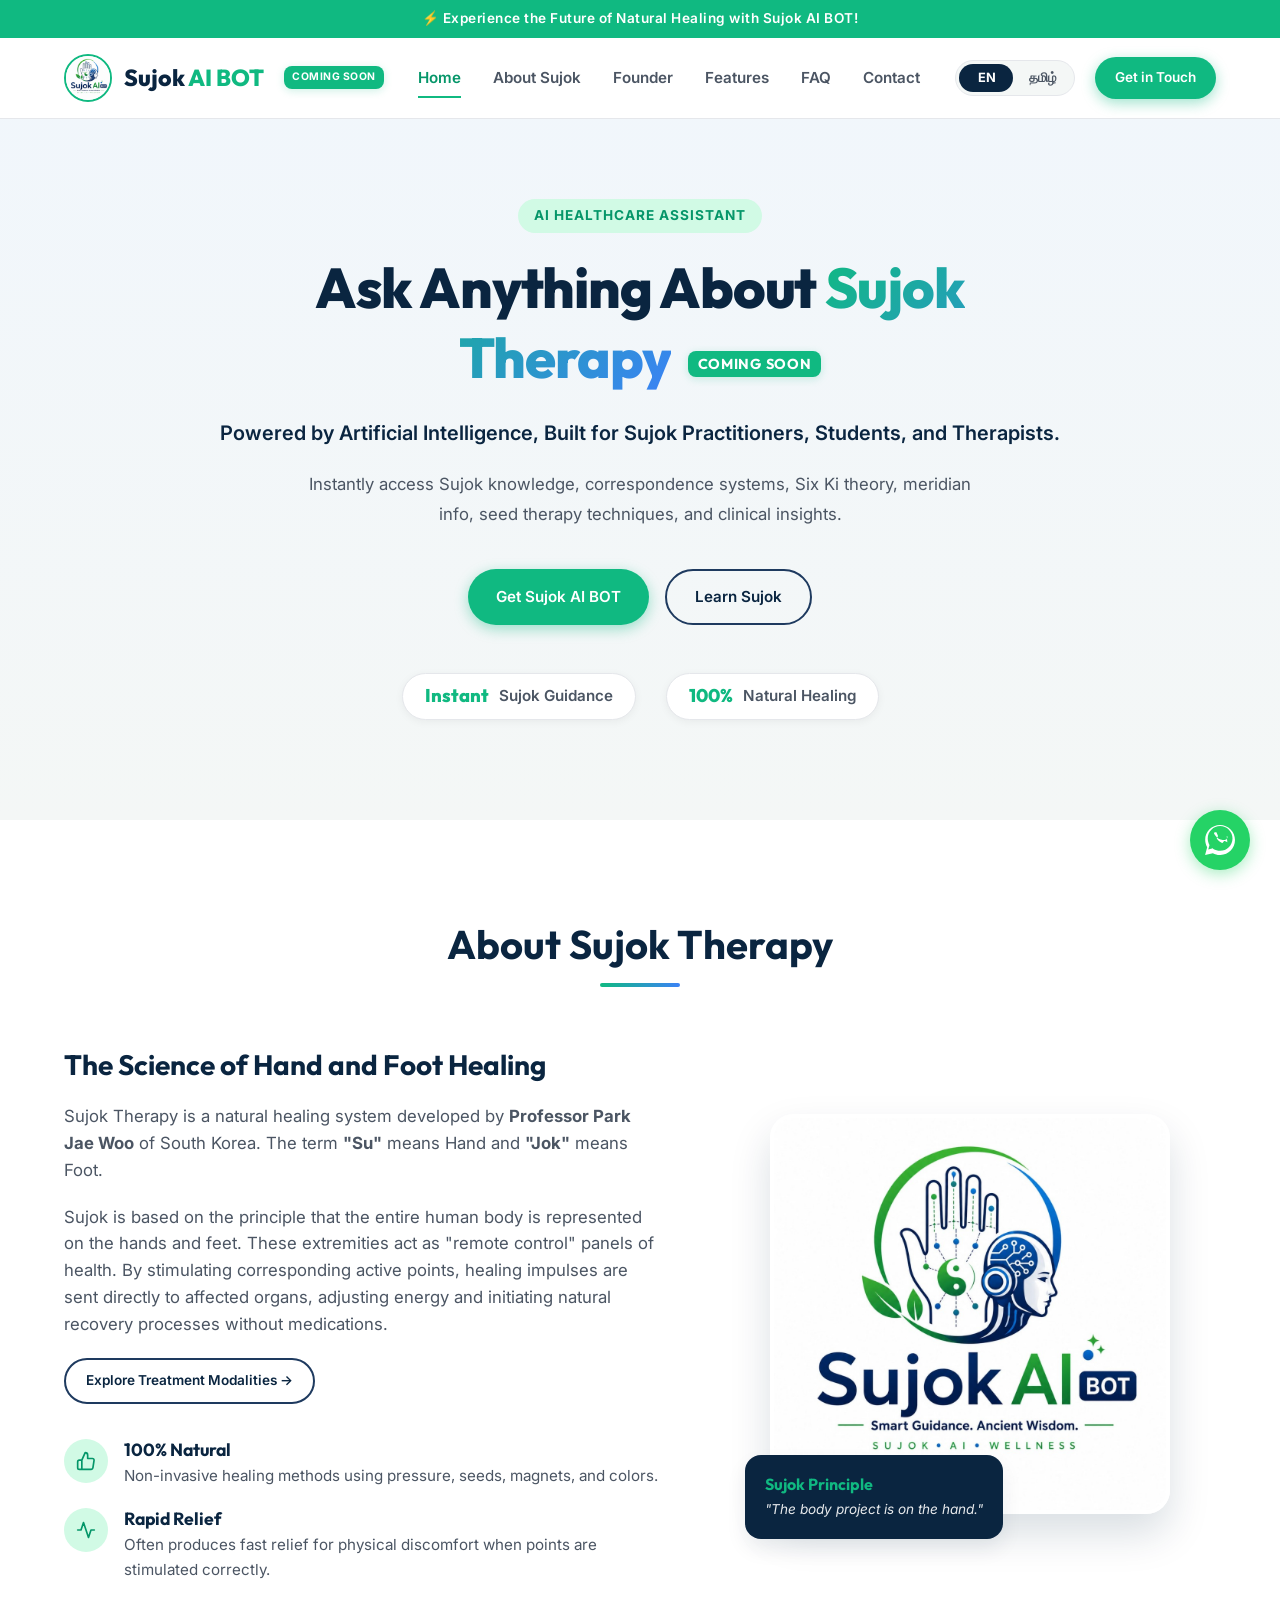
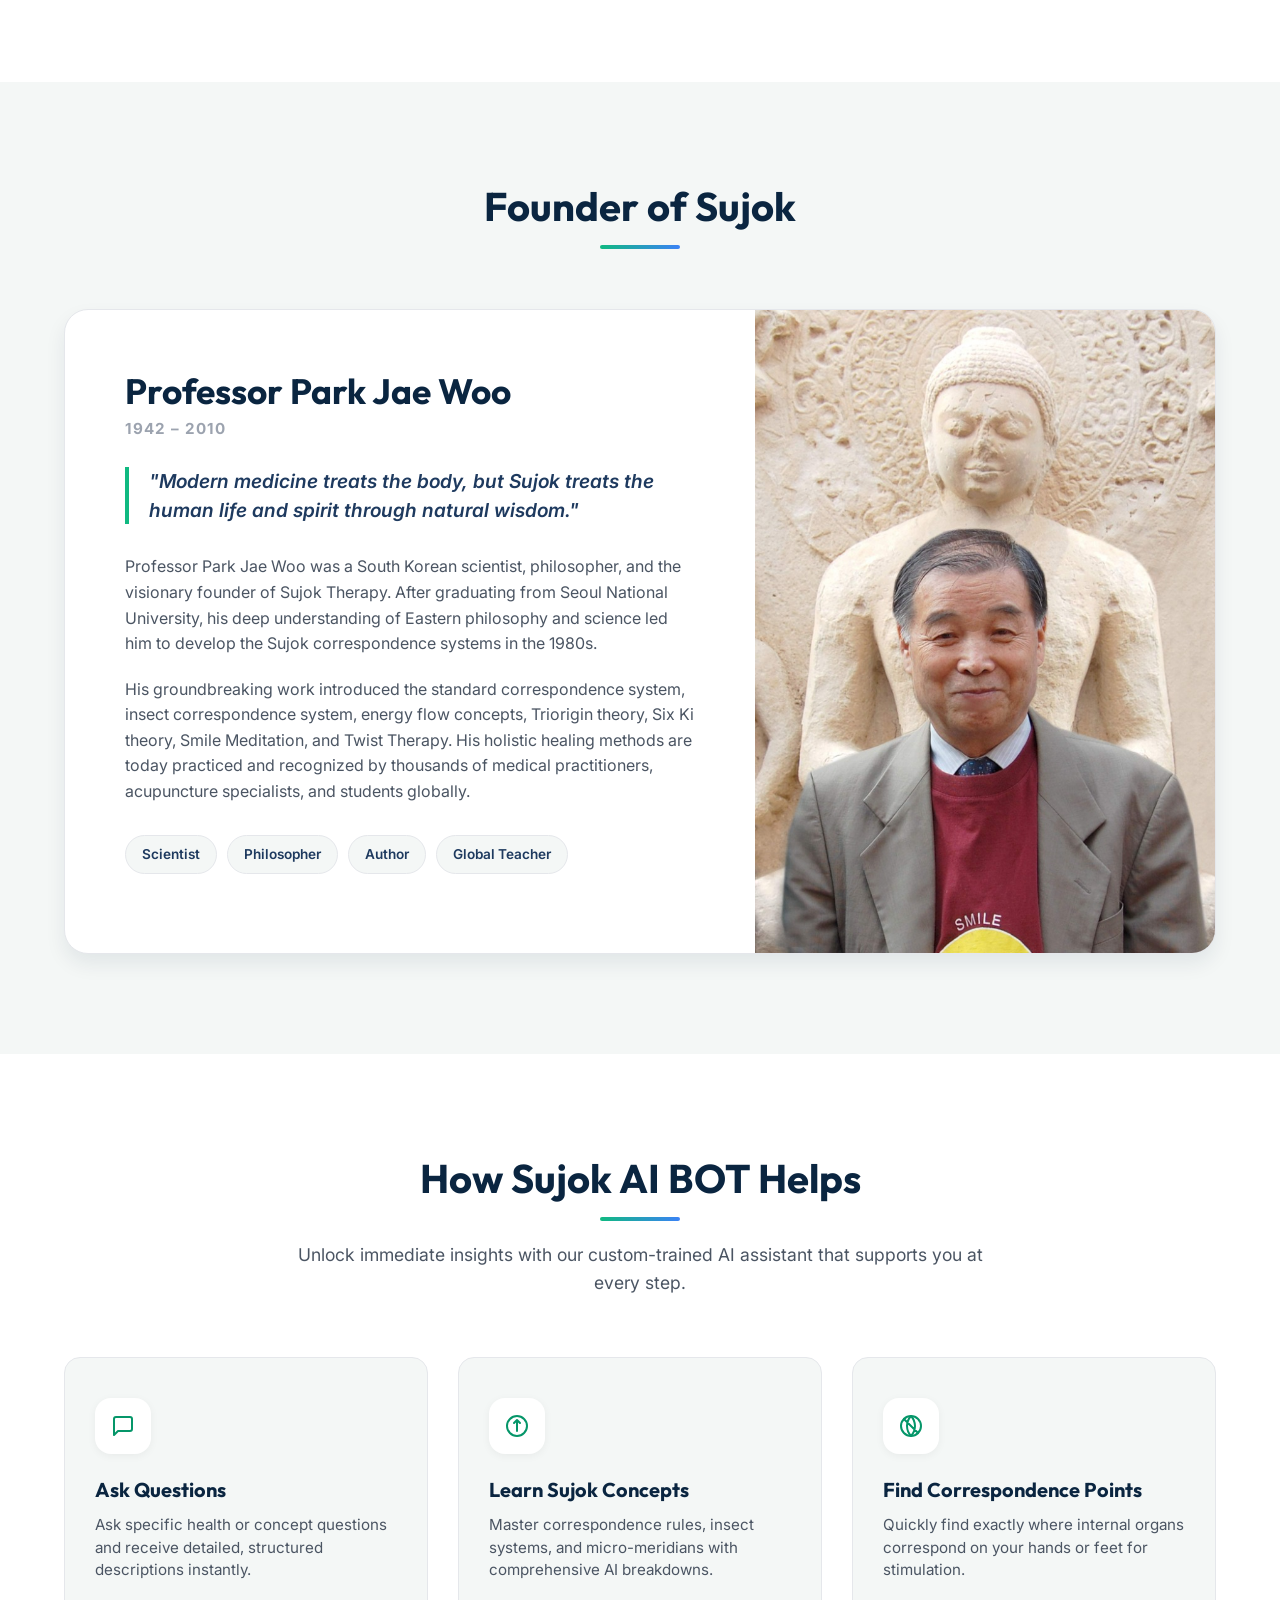
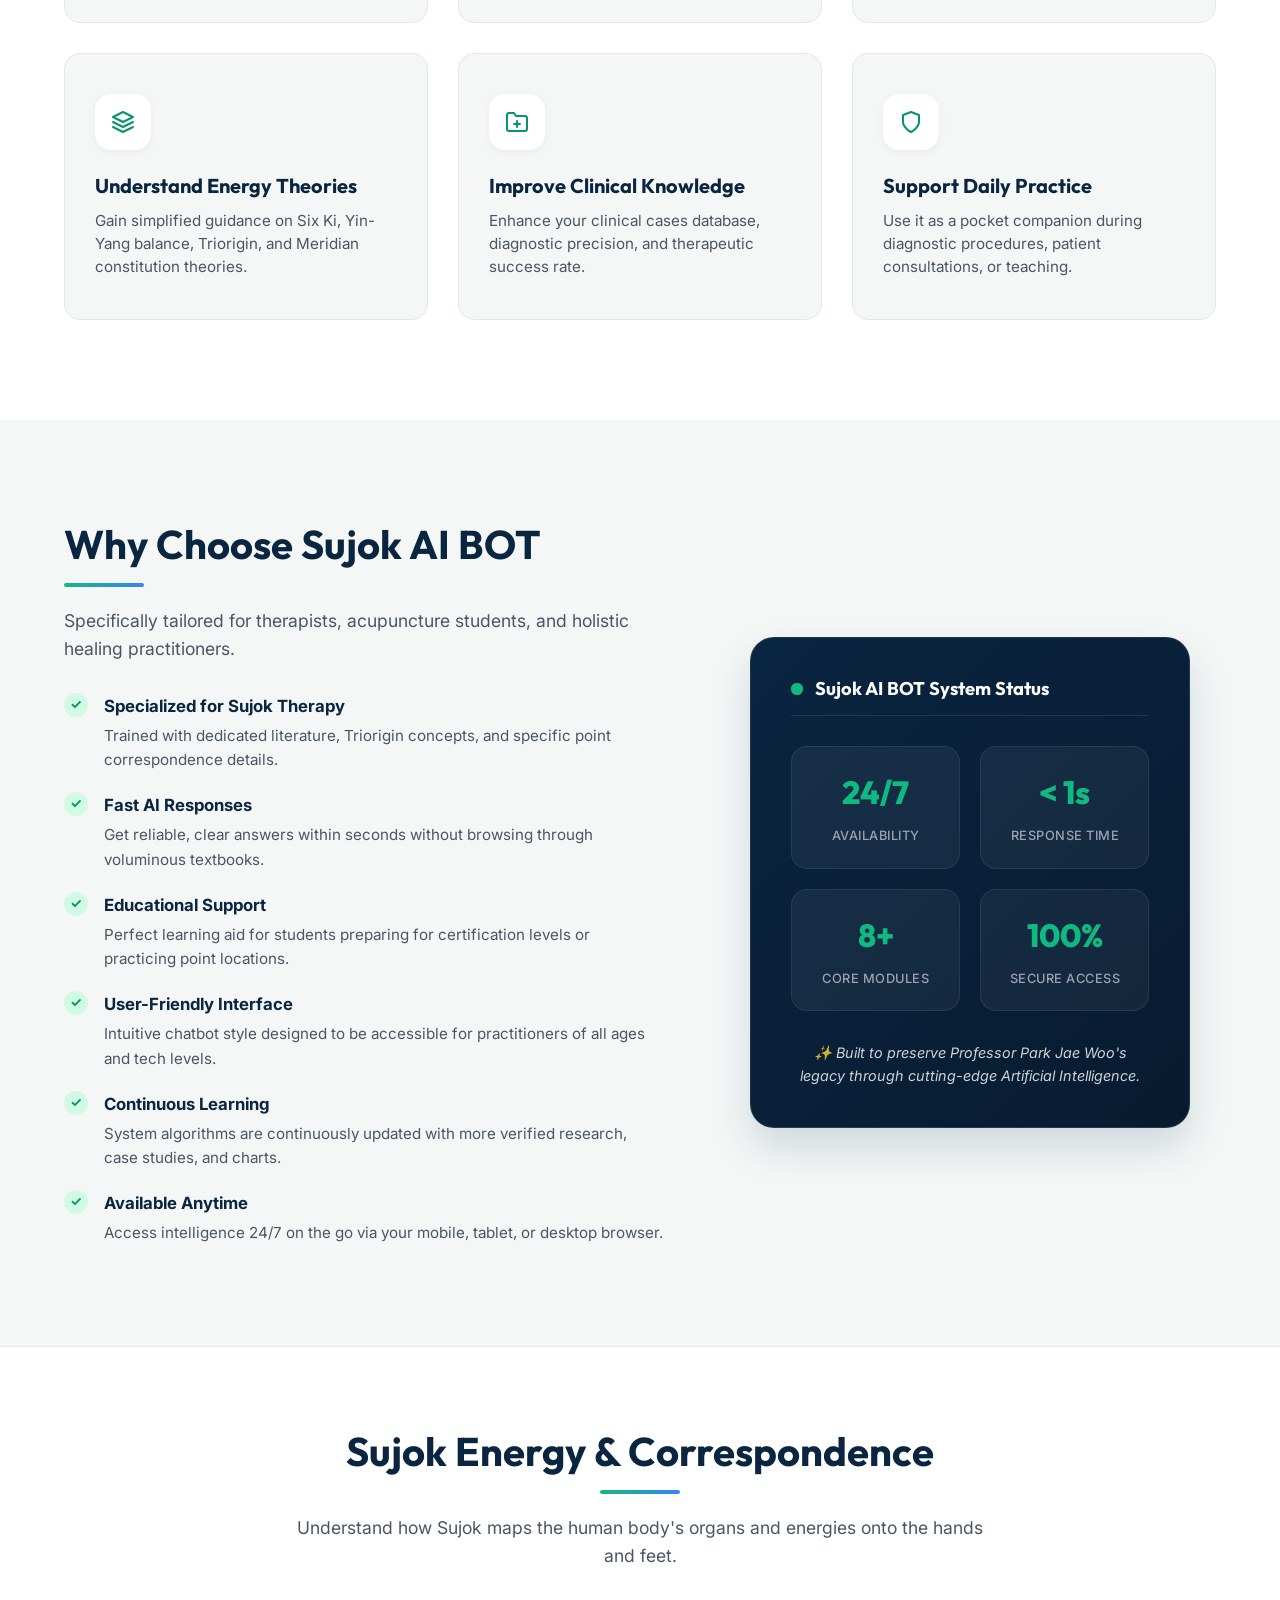
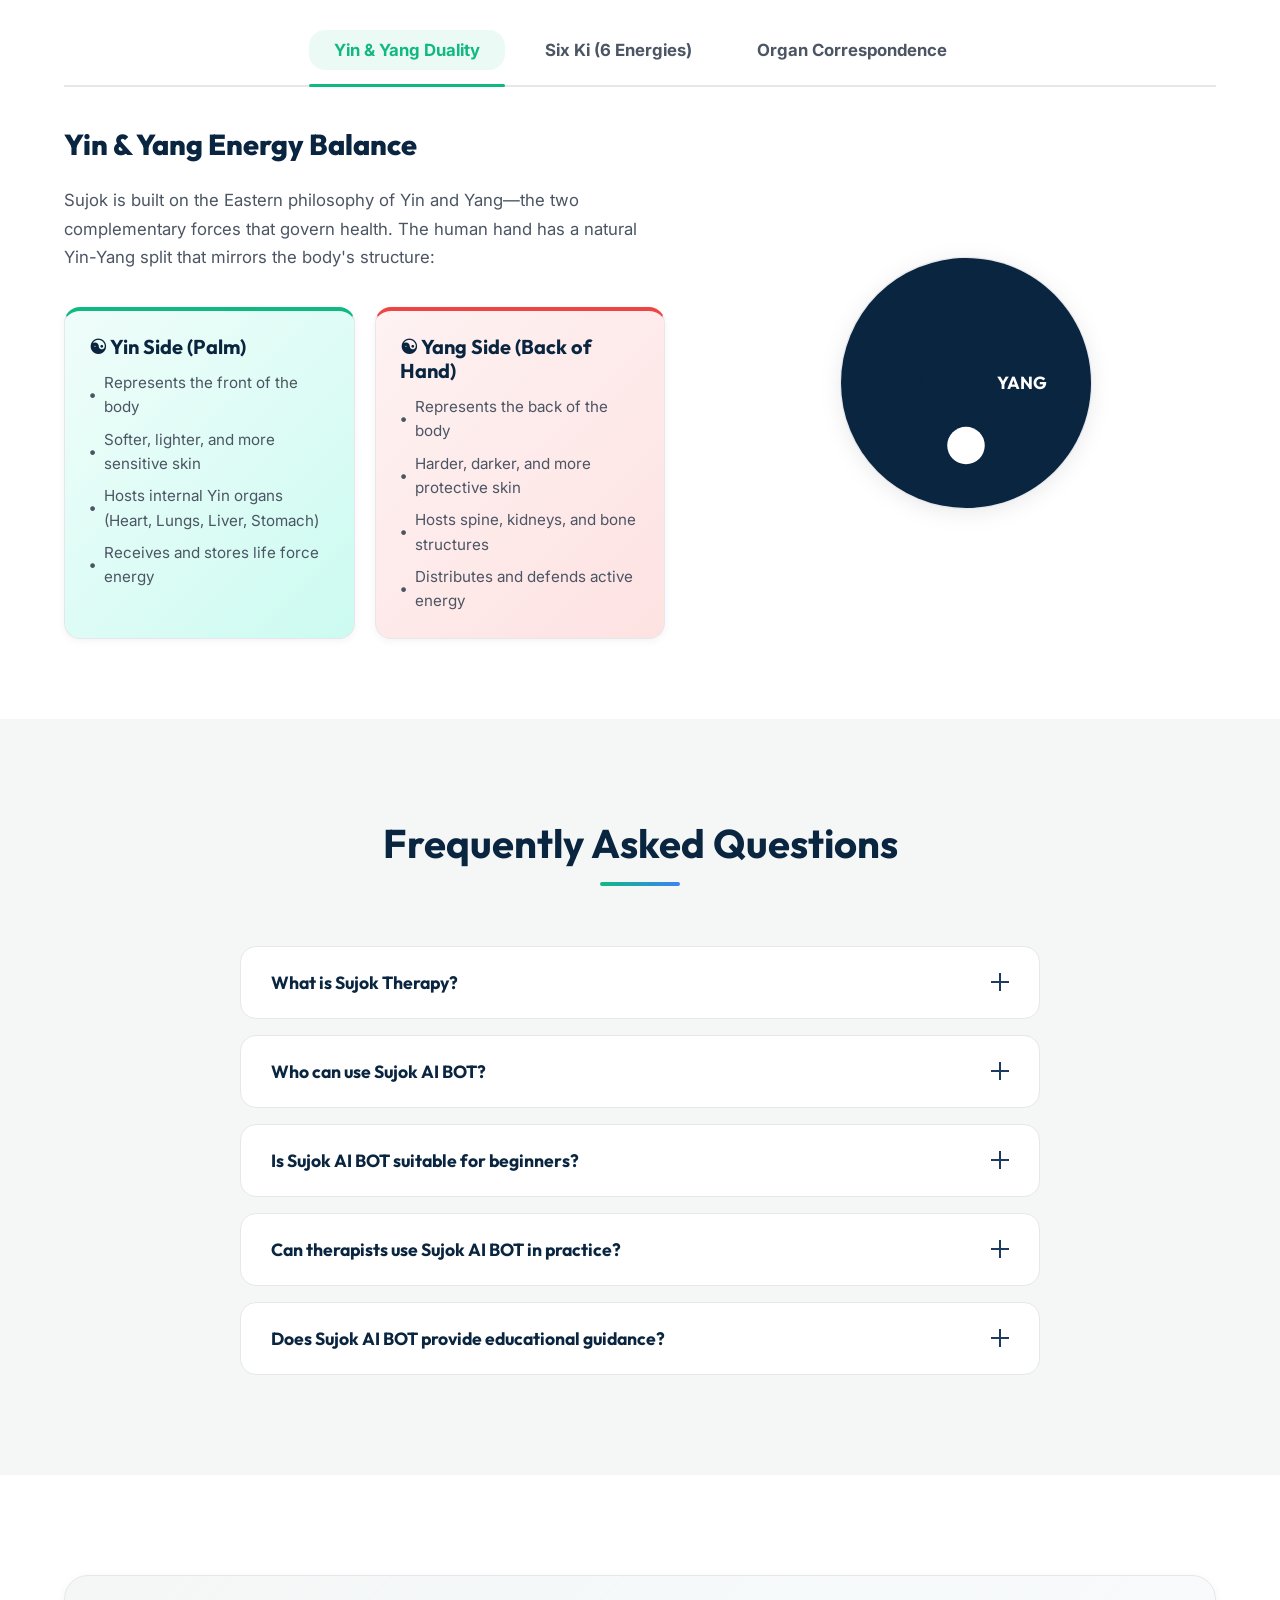
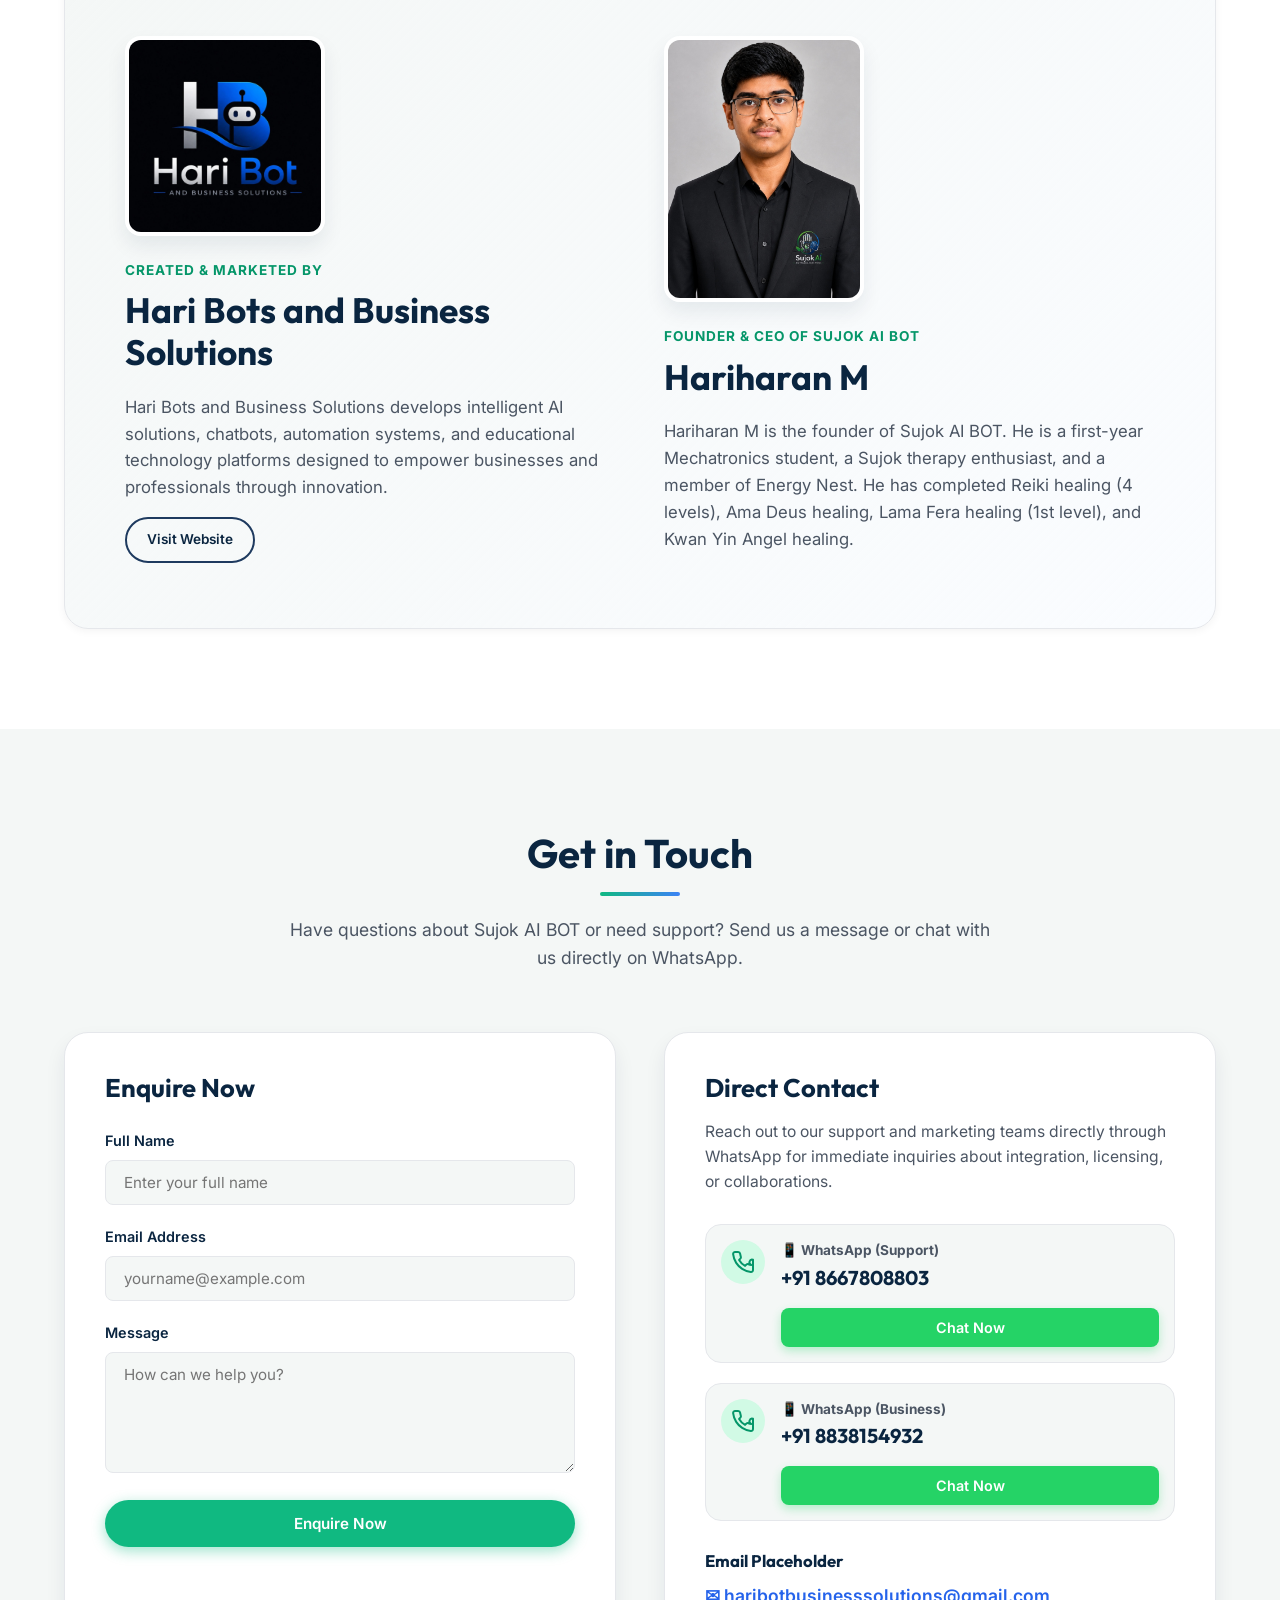
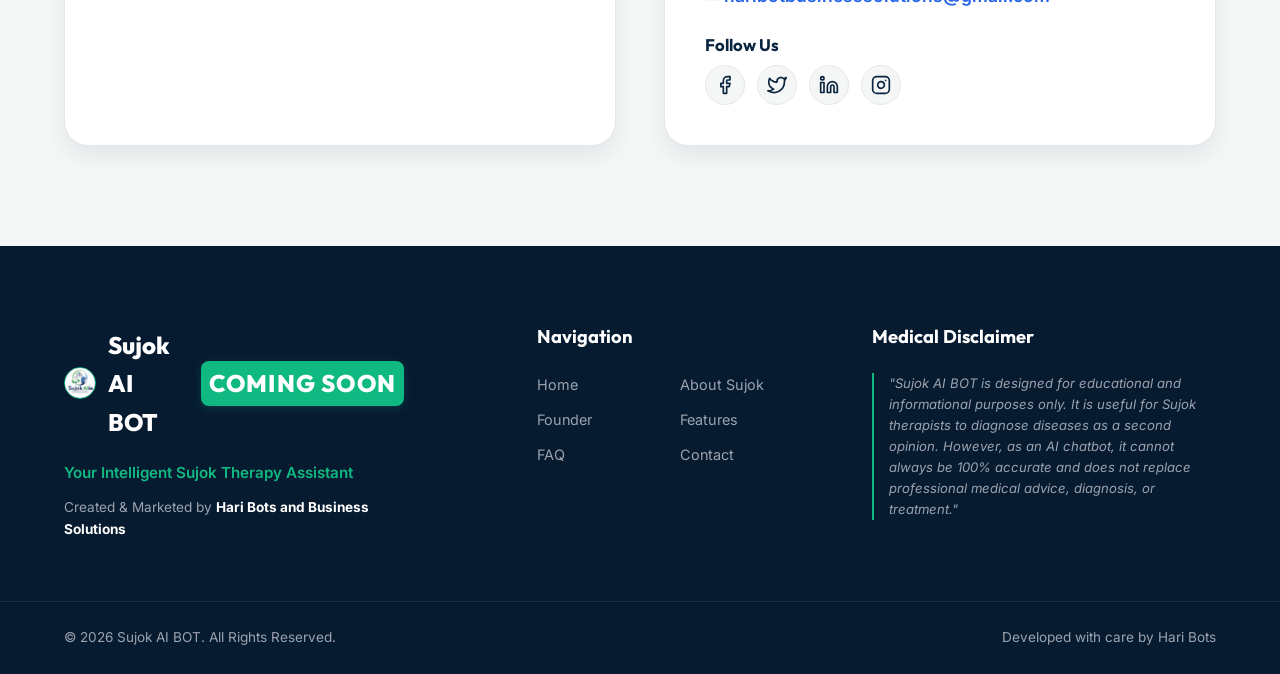
==== commit 19c75089: "Add Coming Soon badges to homepage hero titles for desktop and mobile viewports, including translati" ====
--- a/index.html
+++ b/index.html
@@ -246,7 +246,7 @@
           <!-- Hero Text -->
           <div class="hero-content hero-centered">
             <div class="tag-badge" data-translate="hero-badge">AI Healthcare Assistant</div>
-            <h1 class="hero-title" data-translate="hero-title">Ask Anything About <span class="gradient-text">Sujok Therapy</span></h1>
+            <h1 class="hero-title" data-translate="hero-title">Ask Anything About <span class="gradient-text">Sujok Therapy</span> <span class="badge-coming-soon" style="font-size: 0.9rem; padding: 4px 10px;">Coming Soon</span></h1>
             <p class="hero-subtitle" data-translate="hero-subtitle">Powered by Artificial Intelligence, Built for Sujok Practitioners, Students, and Therapists.</p>
             <p class="hero-description" data-translate="hero-description">Instantly access Sujok knowledge, correspondence systems, Six Ki theory, meridian info, seed therapy techniques, and clinical insights.</p>
             <div class="hero-actions">
@@ -272,7 +272,7 @@
     <section class="mobile-only mobile-hero-section" id="mobile-hero">
       <div class="container mobile-hero-content">
         <div class="tag-badge" data-translate="hero-badge">AI Healthcare Assistant</div>
-        <h1 class="mobile-hero-title" data-translate="mobile-hero-title">Your AI-Powered Sujok Assistant</h1>
+        <h1 class="mobile-hero-title" data-translate="mobile-hero-title">Your AI-Powered Sujok Assistant <span class="badge-coming-soon" style="font-size: 0.8rem; padding: 4px 8px; display: inline-block; vertical-align: middle;">Coming Soon</span></h1>
         <p class="mobile-hero-desc" data-translate="mobile-hero-subtitle">Get instant answers about Sujok Therapy, Correspondence Systems, Six Ki, Treatment Methods, and more.</p>
         <div class="mobile-hero-actions">
           <a href="#contact" class="btn btn-primary" data-translate="hero-cta-get">Get Sujok AI BOT</a>
